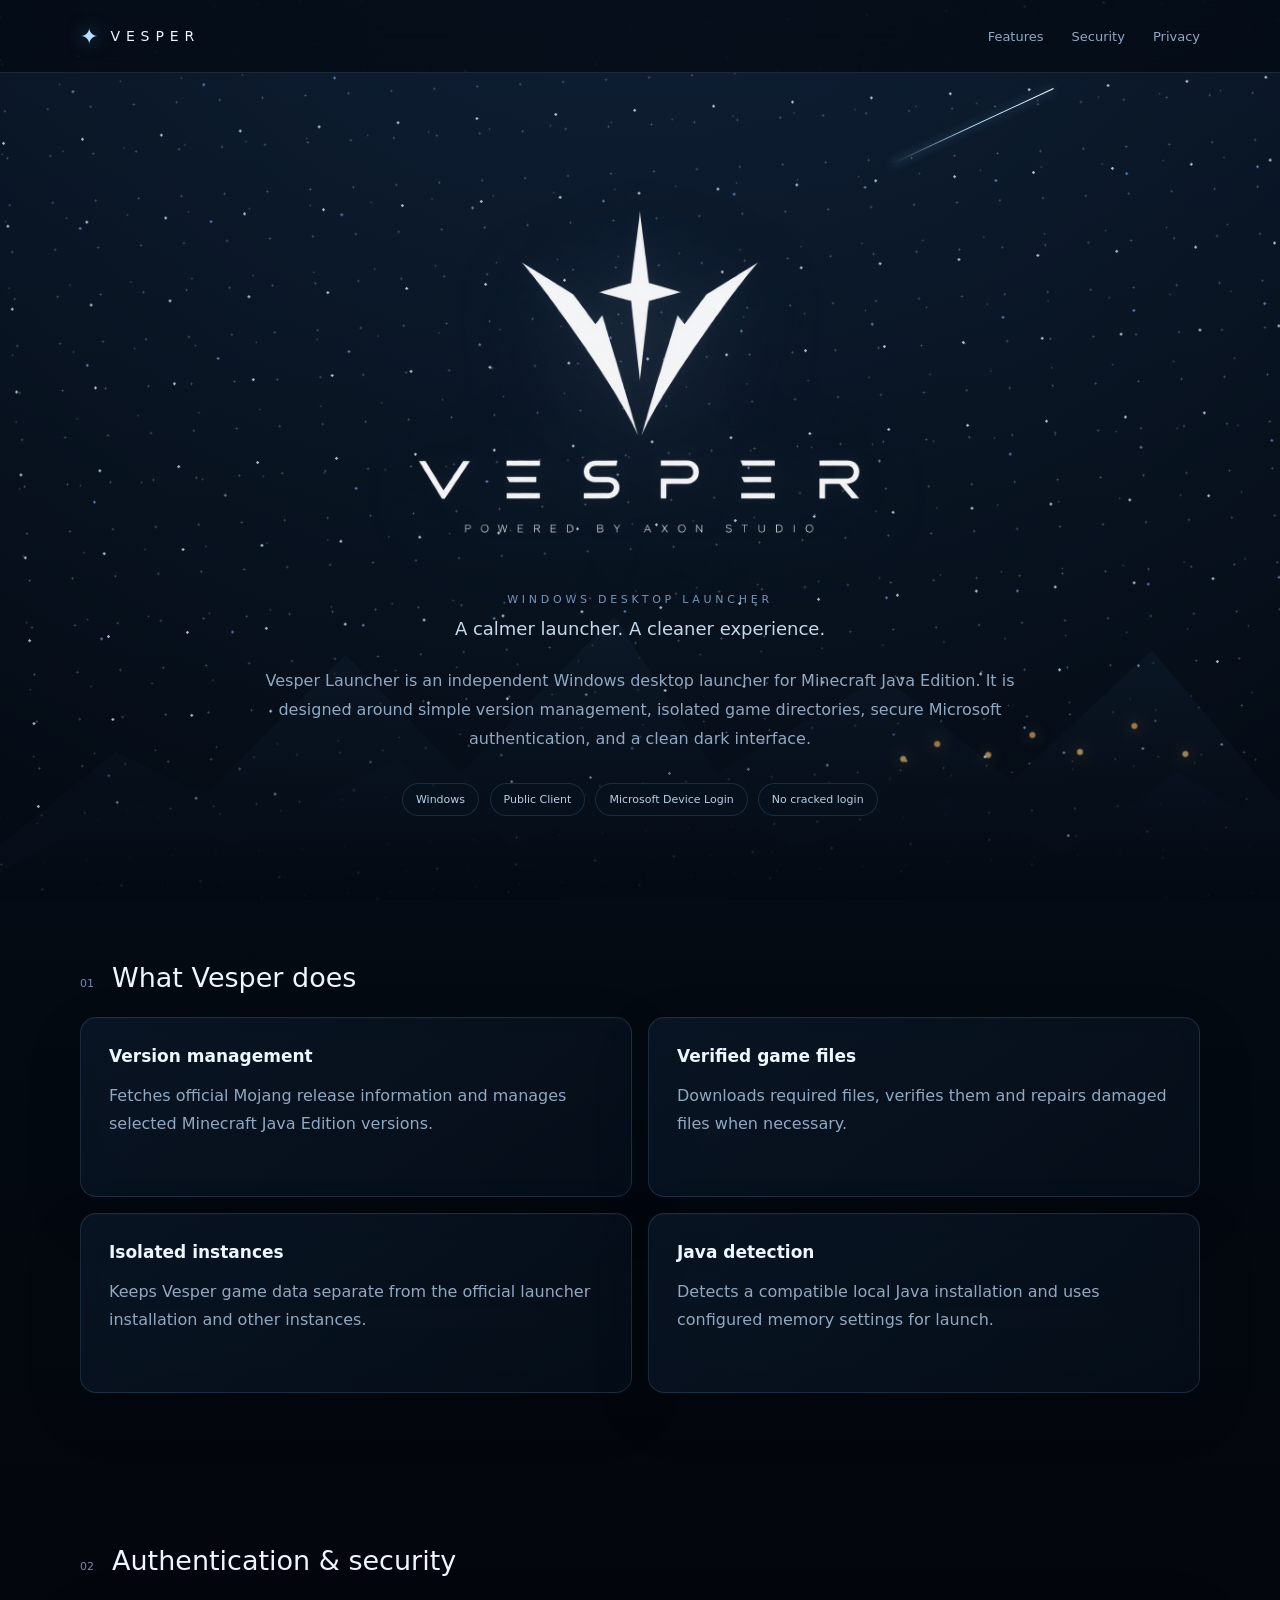
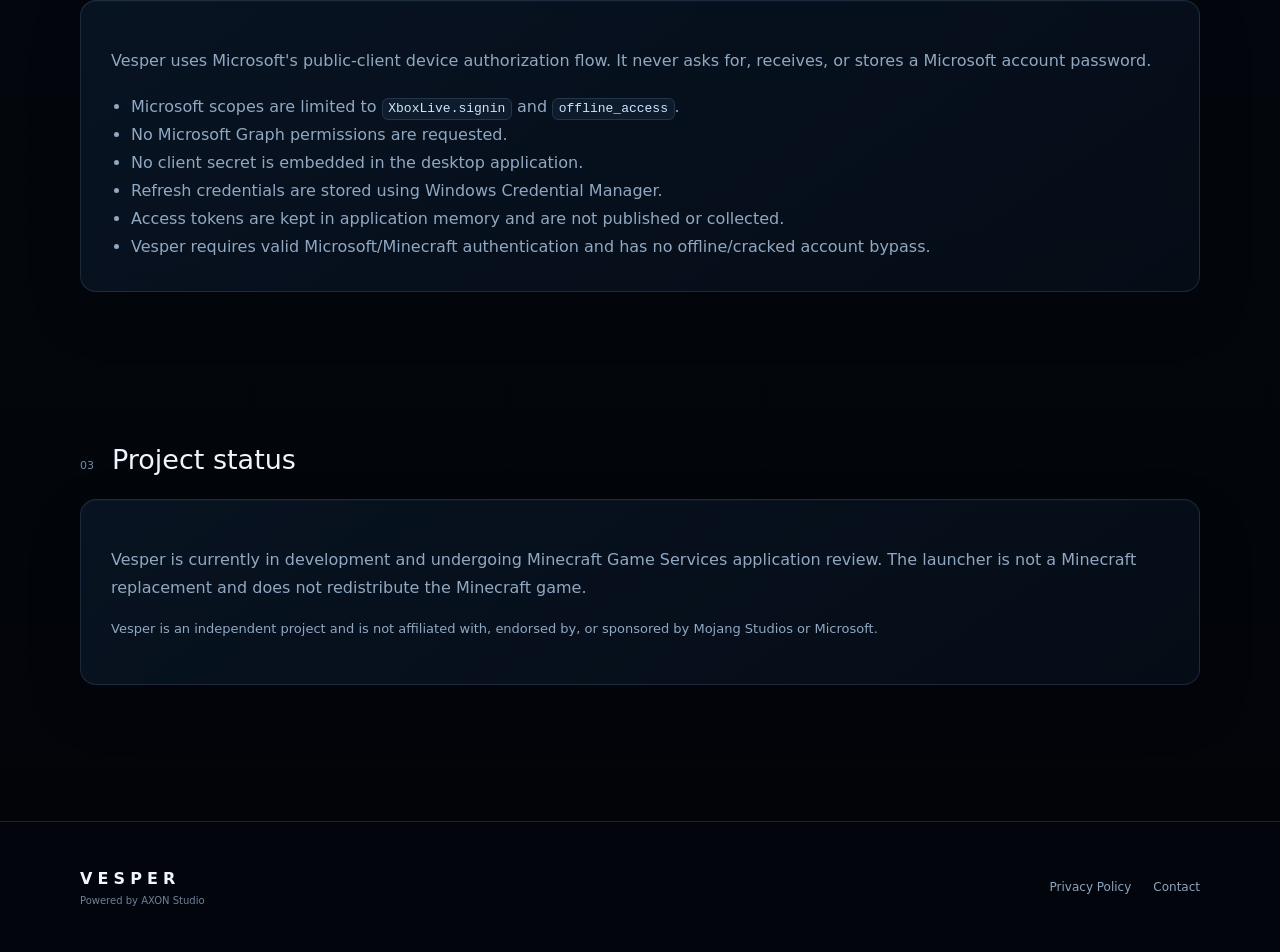
==== index.html @ b5c5ef1b "Launch Vesper website" ====
<!doctype html>
<html lang="en">
<head>
  <meta charset="UTF-8" />
  <meta name="viewport" content="width=device-width, initial-scale=1.0" />
  <meta name="description" content="Vesper Launcher — a clean Windows desktop launcher for Minecraft Java Edition." />
  <title>Vesper Launcher</title>
  <link rel="stylesheet" href="styles.css" />
</head>
<body>
  <div class="sky" aria-hidden="true">
    <div class="stars stars-a"></div>
    <div class="stars stars-b"></div>
    <div class="shooting-star"></div>
    <div class="mountains back"></div>
    <div class="mountains front"></div>
    <div class="village"></div>
  </div>

  <header class="nav-wrap">
    <nav class="nav container">
      <a class="brand" href="index.html" aria-label="Vesper home">
        <span class="mini-mark">✦</span>
        <span class="brand-word">VESPER</span>
      </a>
      <div class="links">
        <a href="#features">Features</a>
        <a href="#security">Security</a>
        <a href="privacy.html">Privacy</a>
      </div>
    </nav>
  </header>

  <main>
    <section class="hero container">
      <div class="hero-logo-wrap">
        <img class="hero-logo" src="assets/vesper-logo.png" alt="Vesper — Powered by AXON Studio" />
      </div>
      <div class="eyebrow">WINDOWS DESKTOP LAUNCHER</div>
      <p class="tagline">A calmer launcher. A cleaner experience.</p>
      <p class="intro">
        Vesper Launcher is an independent Windows desktop launcher for Minecraft Java Edition.
        It is designed around simple version management, isolated game directories,
        secure Microsoft authentication, and a clean dark interface.
      </p>
      <div class="badges">
        <span>Windows</span>
        <span>Public Client</span>
        <span>Microsoft Device Login</span>
        <span>No cracked login</span>
      </div>
    </section>

    <section id="features" class="section container">
      <div class="section-heading">
        <span>01</span>
        <h2>What Vesper does</h2>
      </div>
      <div class="grid">
        <article class="card">
          <h3>Version management</h3>
          <p>Fetches official Mojang release information and manages selected Minecraft Java Edition versions.</p>
        </article>
        <article class="card">
          <h3>Verified game files</h3>
          <p>Downloads required files, verifies them and repairs damaged files when necessary.</p>
        </article>
        <article class="card">
          <h3>Isolated instances</h3>
          <p>Keeps Vesper game data separate from the official launcher installation and other instances.</p>
        </article>
        <article class="card">
          <h3>Java detection</h3>
          <p>Detects a compatible local Java installation and uses configured memory settings for launch.</p>
        </article>
      </div>
    </section>

    <section id="security" class="section container">
      <div class="section-heading">
        <span>02</span>
        <h2>Authentication & security</h2>
      </div>
      <div class="panel">
        <p>
          Vesper uses Microsoft's public-client device authorization flow. It never asks for,
          receives, or stores a Microsoft account password.
        </p>
        <ul>
          <li>Microsoft scopes are limited to <code>XboxLive.signin</code> and <code>offline_access</code>.</li>
          <li>No Microsoft Graph permissions are requested.</li>
          <li>No client secret is embedded in the desktop application.</li>
          <li>Refresh credentials are stored using Windows Credential Manager.</li>
          <li>Access tokens are kept in application memory and are not published or collected.</li>
          <li>Vesper requires valid Microsoft/Minecraft authentication and has no offline/cracked account bypass.</li>
        </ul>
      </div>
    </section>

    <section class="section container">
      <div class="section-heading">
        <span>03</span>
        <h2>Project status</h2>
      </div>
      <div class="panel">
        <p>
          Vesper is currently in development and undergoing Minecraft Game Services application review.
          The launcher is not a Minecraft replacement and does not redistribute the Minecraft game.
        </p>
        <p class="small">
          Vesper is an independent project and is not affiliated with, endorsed by, or sponsored by
          Mojang Studios or Microsoft.
        </p>
      </div>
    </section>
  </main>

  <footer>
    <div class="container footer-inner">
      <div>
        <strong>VESPER</strong>
        <span>Powered by AXON Studio</span>
      </div>
      <div class="footer-links">
        <a href="privacy.html">Privacy Policy</a>
        <a href="mailto:baftiajdion@gmail.com">Contact</a>
      </div>
    </div>
  </footer>
</body>
</html>
---- styles.css ----
:root {
  --bg: #03070d;
  --panel: rgba(6, 15, 27, .74);
  --panel-2: rgba(11, 25, 43, .72);
  --line: rgba(154, 202, 255, .15);
  --text: #eef6ff;
  --muted: #91a8c2;
  --accent: #b9dcff;
}

* { box-sizing: border-box; }
html { scroll-behavior: smooth; }
body {
  margin: 0;
  min-height: 100vh;
  font-family: Inter, ui-sans-serif, system-ui, -apple-system, BlinkMacSystemFont, "Segoe UI", sans-serif;
  color: var(--text);
  background:
    radial-gradient(circle at 50% -10%, rgba(64,119,183,.18), transparent 42%),
    linear-gradient(180deg, #06101d, #03070d 58%, #020408);
}
a { color: inherit; }
code {
  padding: .15rem .35rem;
  border: 1px solid var(--line);
  border-radius: 6px;
  background: rgba(111,173,239,.07);
  color: #cbe6ff;
}
.container { width: min(1120px, calc(100% - 40px)); margin: 0 auto; }

.sky { position: fixed; inset: 0; pointer-events: none; z-index: -1; overflow: hidden; }
.stars { position:absolute; inset:-20%; transform:rotate(-3deg); }
.stars-a {
  opacity:.8;
  background-image:
    radial-gradient(circle, rgba(226,241,255,.95) 0 1px, transparent 1.5px),
    radial-gradient(circle, rgba(135,185,255,.72) 0 1px, transparent 1.5px);
  background-size:79px 83px,131px 137px;
  background-position:0 0,21px 37px;
}
.stars-b {
  opacity:.26;
  background-image:
    radial-gradient(circle, white 0 .8px, transparent 1.3px),
    radial-gradient(circle, rgba(202,228,255,.9) 0 .7px, transparent 1.2px);
  background-size:43px 47px,61px 67px;
}
.shooting-star {
  position:absolute; width:180px; height:1px; top:14%; right:17%;
  transform:rotate(-25deg);
  background:linear-gradient(90deg,transparent,#b9ddff,white);
  box-shadow:0 0 10px rgba(146,202,255,.7);
}
.mountains { position:absolute; left:0; right:0; bottom:0; }
.mountains.back {
  height:47%; opacity:.45; background:linear-gradient(180deg,#1e314b,#08111d 75%);
  clip-path:polygon(0 87%,9% 65%,16% 75%,27% 42%,36% 70%,48% 33%,56% 70%,69% 47%,79% 72%,90% 41%,100% 77%,100% 100%,0 100%);
}
.mountains.front {
  height:34%; opacity:.78; background:linear-gradient(180deg,#112036,#030810);
  clip-path:polygon(0 91%,10% 67%,18% 82%,31% 54%,40% 82%,53% 61%,62% 83%,74% 66%,83% 85%,92% 58%,100% 79%,100% 100%,0 100%);
}
.village {
  position:absolute; right:5%; bottom:13%; width:340px; height:100px; opacity:.6;
  background:
    radial-gradient(circle at 8% 76%,#ffd083 0 2px,transparent 4px),
    radial-gradient(circle at 18% 61%,#ffbd61 0 2px,transparent 4px),
    radial-gradient(circle at 33% 72%,#ffd083 0 2px,transparent 4px),
    radial-gradient(circle at 46% 52%,#ffbd61 0 2px,transparent 4px),
    radial-gradient(circle at 60% 69%,#ffd083 0 2px,transparent 4px),
    radial-gradient(circle at 76% 43%,#ffbd61 0 2px,transparent 4px),
    radial-gradient(circle at 91% 71%,#ffd083 0 2px,transparent 4px);
  filter:drop-shadow(0 0 8px rgba(255,188,86,.8));
}

.nav-wrap {
  position:sticky; top:0; z-index:5; border-bottom:1px solid var(--line);
  background:rgba(3,9,17,.72); backdrop-filter:blur(18px);
}
.nav { min-height:72px; display:flex; align-items:center; justify-content:space-between; }
.brand { display:inline-flex; align-items:center; gap:12px; text-decoration:none; }
.mini-mark { font-size:22px; color:var(--accent); text-shadow:0 0 18px rgba(133,190,255,.55); }
.brand-word { letter-spacing:.42em; font-size:14px; }
.links { display:flex; gap:28px; }
.links a { text-decoration:none; color:var(--muted); font-size:13px; }
.links a:hover { color:white; }

.hero {
  min-height:82vh; display:flex; flex-direction:column; justify-content:center; text-align:center;
  padding:70px 0 70px;
}
.hero-logo-wrap {
  width:min(720px, 94vw);
  margin:0 auto -30px;
}
.hero-logo {
  display:block;
  width:100%;
  height:auto;
  filter:drop-shadow(0 18px 50px rgba(130,180,235,.20));
}
.eyebrow { color:#7994b3; letter-spacing:.34em; font-size:11px; }
.tagline { margin:12px 0 0; font-size:18px; color:#c6d8e9; }
.intro { max-width:760px; margin:28px auto 0; line-height:1.8; color:var(--muted); }
.badges { margin-top:30px; display:flex; justify-content:center; flex-wrap:wrap; gap:10px; }
.badges span {
  border:1px solid var(--line); border-radius:999px; padding:9px 13px;
  color:#b9cee5; font-size:11px; background:rgba(8,19,33,.58); backdrop-filter:blur(10px);
}

.section { padding:76px 0; }
.section-heading { display:flex; gap:18px; align-items:baseline; margin-bottom:24px; }
.section-heading span { color:#6f8bad; font-size:11px; }
.section-heading h2 { margin:0; font-size:27px; font-weight:500; }
.grid { display:grid; grid-template-columns:repeat(2,1fr); gap:16px; }
.card,.panel,.legal section {
  border:1px solid var(--line); background:linear-gradient(145deg,var(--panel-2),var(--panel));
  box-shadow:inset 0 1px rgba(255,255,255,.025),0 20px 60px rgba(0,0,0,.12);
  backdrop-filter:blur(14px);
}
.card { min-height:180px; border-radius:16px; padding:28px; }
.card h3 { margin:0 0 12px; font-size:17px; }
.card p,.panel p,.panel li,.legal p { color:var(--muted); line-height:1.75; }
.panel { border-radius:16px; padding:30px; }
.panel ul { margin:18px 0 0; padding-left:20px; }
.small { font-size:13px; }

footer { margin-top:60px; border-top:1px solid var(--line); background:rgba(3,8,14,.72); }
.footer-inner { min-height:130px; display:flex; justify-content:space-between; align-items:center; }
.footer-inner strong,.footer-inner span { display:block; }
.footer-inner strong { letter-spacing:.32em; }
.footer-inner span { margin-top:7px; font-size:10px; color:#6d829c; }
.footer-links { display:flex; gap:22px; }
.footer-links a { color:#8da5bf; font-size:12px; text-decoration:none; }

.legal-page { background:radial-gradient(circle at 50% -10%,rgba(64,119,183,.15),transparent 42%),#03070d; }
.legal { max-width:860px; padding:90px 0; }
.legal-logo { display:block; width:min(420px,75vw); margin:0 auto -10px; }
.legal h1 { font-family:Georgia,"Times New Roman",serif; font-size:clamp(42px,7vw,72px); letter-spacing:.10em; font-weight:500; }
.updated { color:#6f87a1 !important; margin-bottom:42px; }
.legal section { margin:16px 0; border-radius:14px; padding:24px 28px; }
.legal h2 { margin:0 0 10px; font-size:19px; }

@media (max-width:760px) {
  .links { gap:14px; }
  .links a:nth-child(1) { display:none; }
  .grid { grid-template-columns:1fr; }
  .footer-inner { align-items:flex-start; flex-direction:column; justify-content:center; gap:20px; }
  .hero-logo-wrap { margin-bottom:-10px; }
}
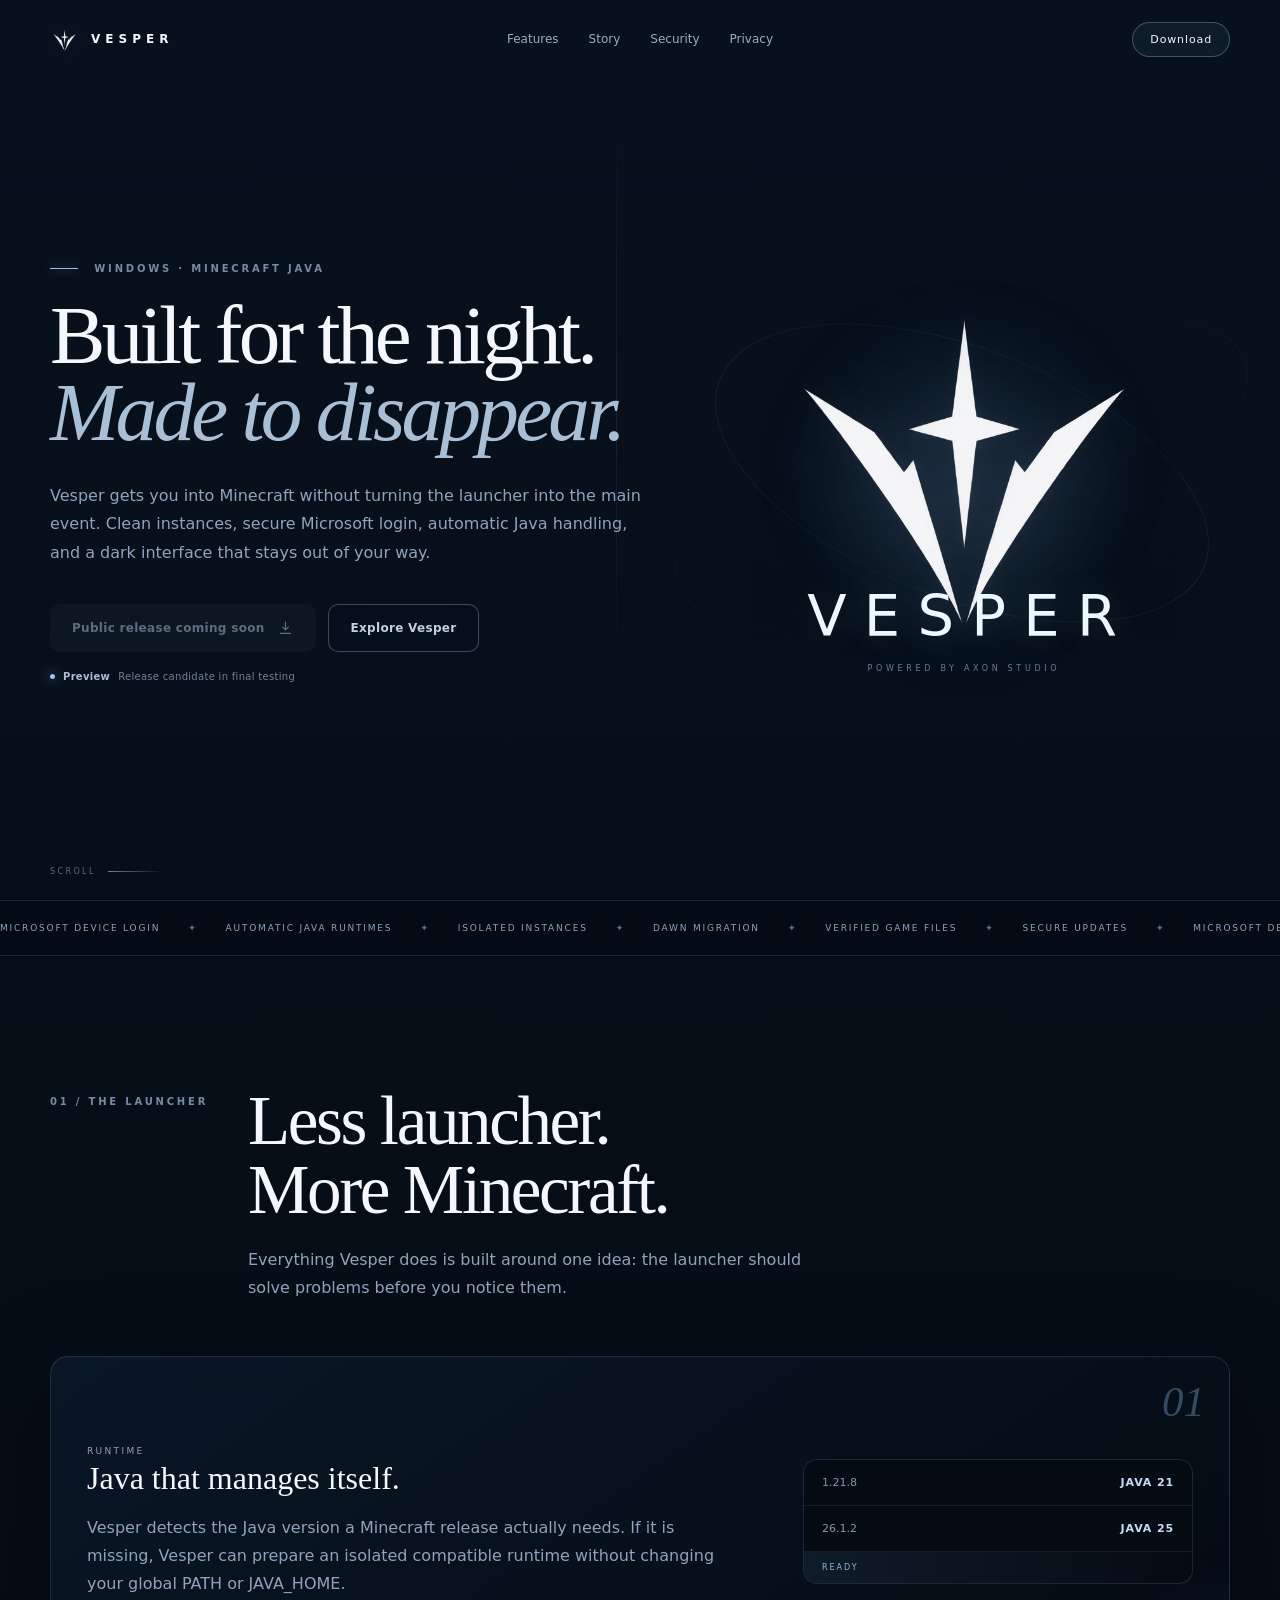
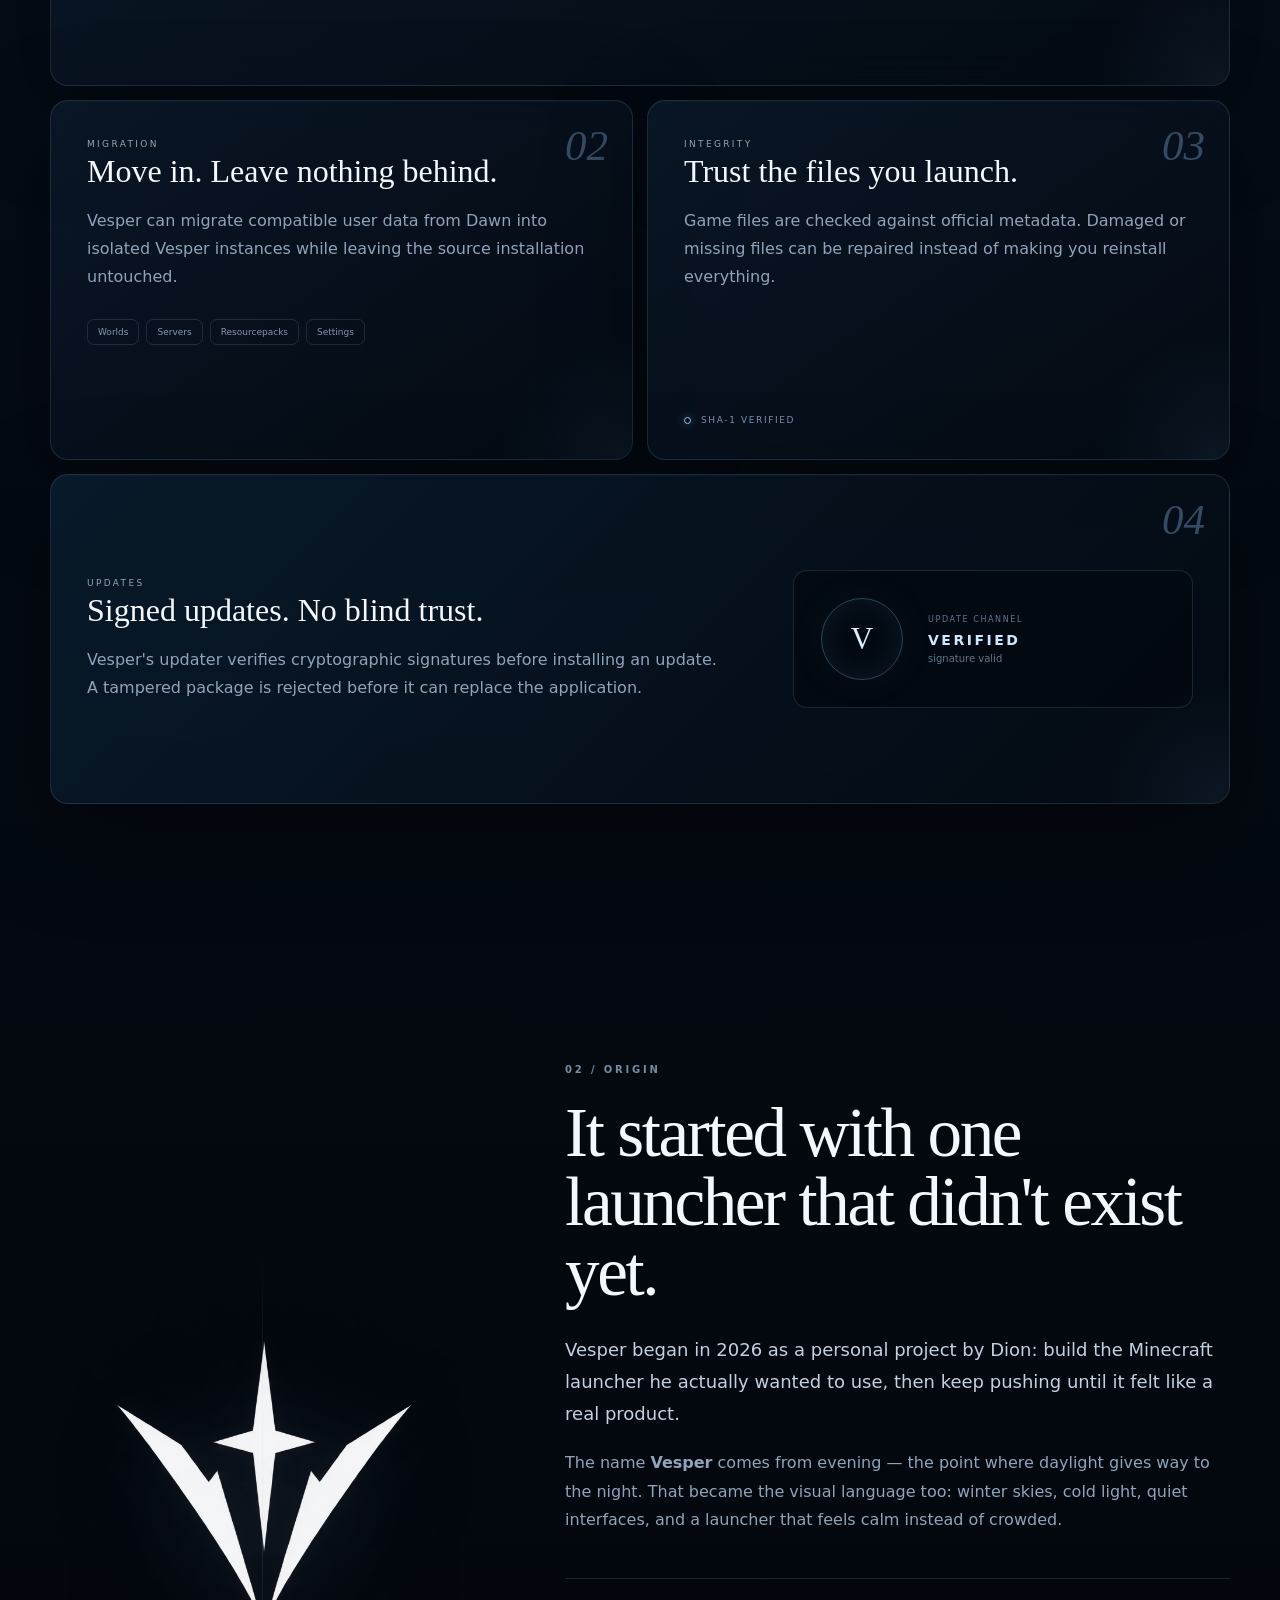
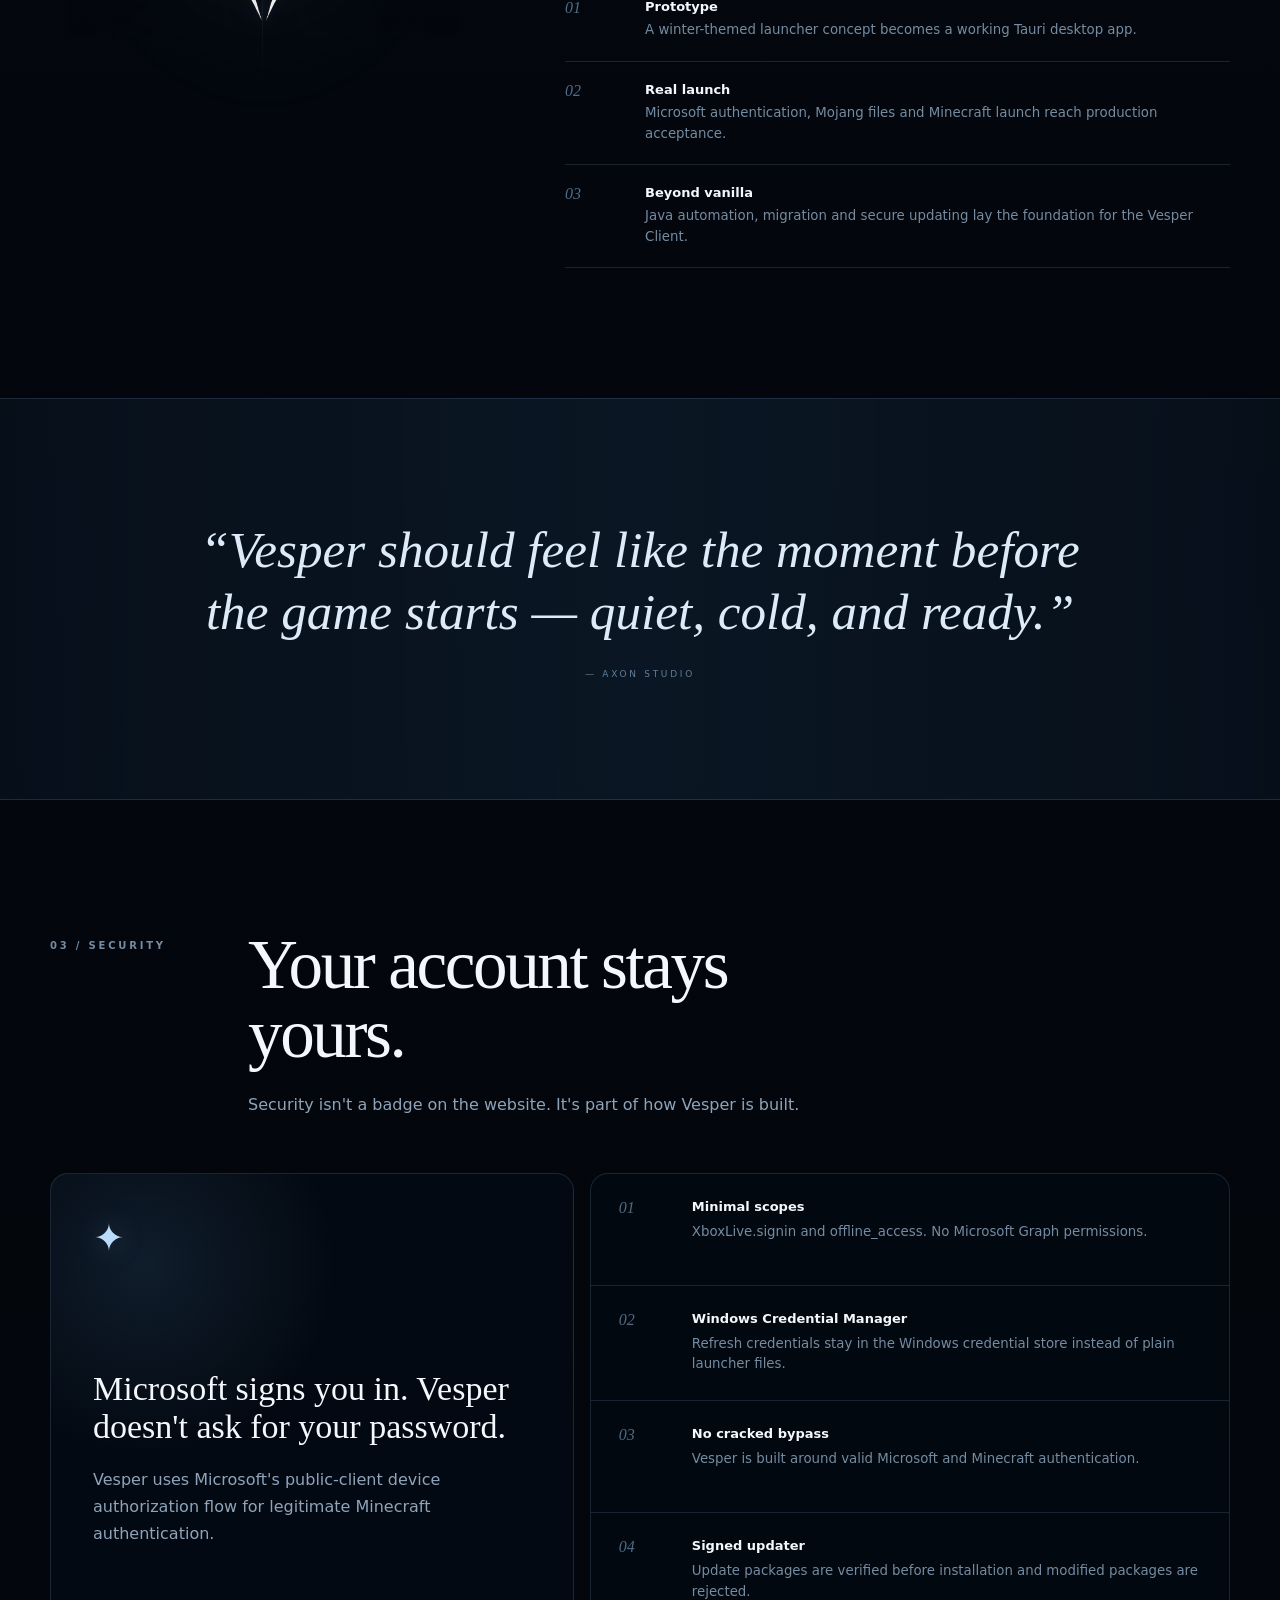
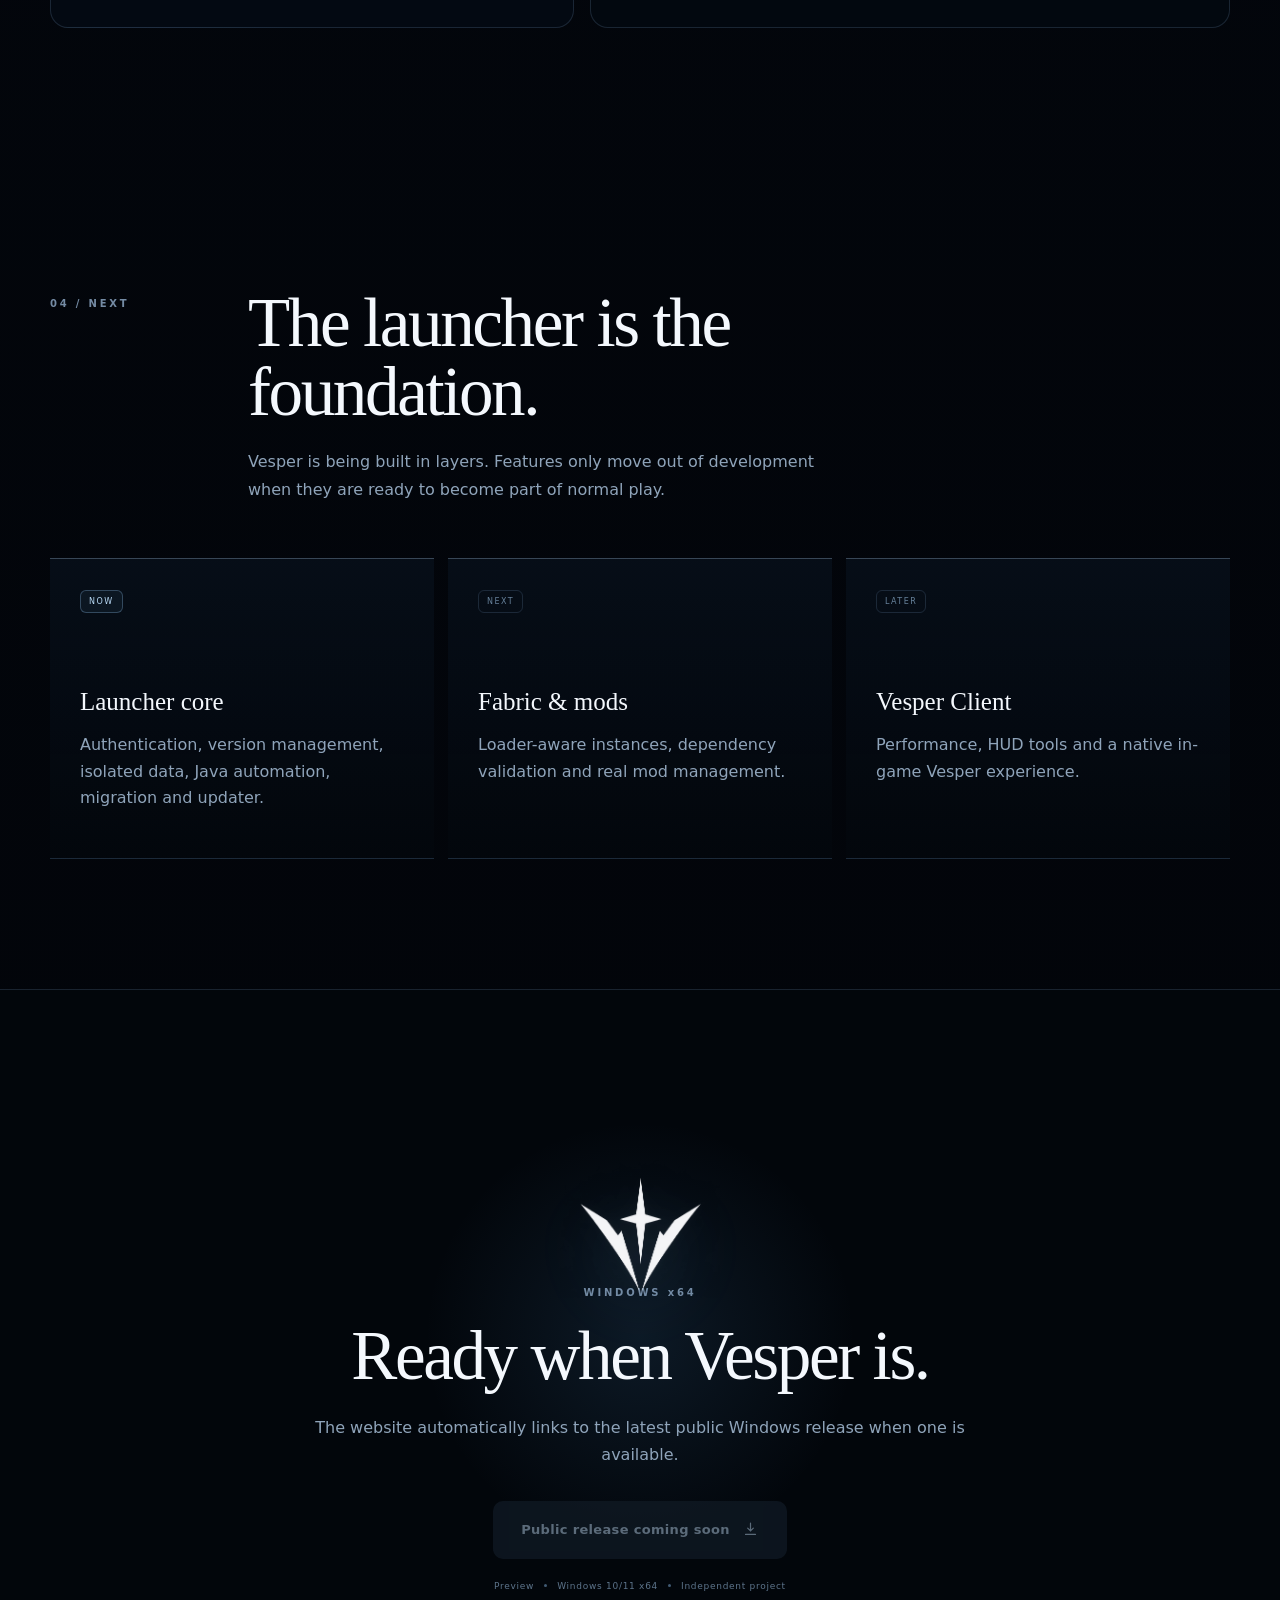
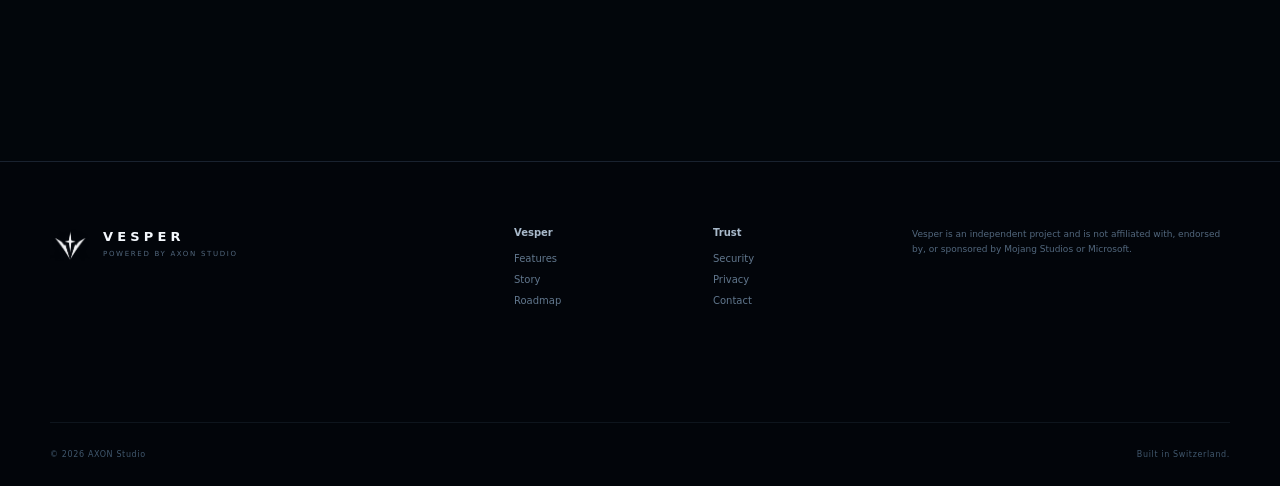
==== commit 0949c1e5: "Redesign Vesper website v3" ====
--- a/index.html
+++ b/index.html
@@ -3,129 +3,228 @@
 <head>
   <meta charset="UTF-8" />
   <meta name="viewport" content="width=device-width, initial-scale=1.0" />
-  <meta name="description" content="Vesper Launcher — a clean Windows desktop launcher for Minecraft Java Edition." />
-  <title>Vesper Launcher</title>
+  <meta name="theme-color" content="#050a12" />
+  <meta name="description" content="Vesper Launcher — a calm, secure Windows launcher for Minecraft Java Edition, built by AXON Studio." />
+  <title>Vesper Launcher — Built for the night</title>
+  <link rel="preconnect" href="https://api.github.com" />
   <link rel="stylesheet" href="styles.css" />
+  <script defer src="script.js"></script>
 </head>
 <body>
-  <div class="sky" aria-hidden="true">
-    <div class="stars stars-a"></div>
-    <div class="stars stars-b"></div>
-    <div class="shooting-star"></div>
-    <div class="mountains back"></div>
-    <div class="mountains front"></div>
-    <div class="village"></div>
+  <canvas id="starfield" aria-hidden="true"></canvas>
+  <div class="ambient" aria-hidden="true">
+    <div class="aurora aurora-a"></div>
+    <div class="aurora aurora-b"></div>
+    <div class="horizon-glow"></div>
+    <div class="mountain mountain-back"></div>
+    <div class="mountain mountain-front"></div>
   </div>
 
   <header class="nav-wrap">
-    <nav class="nav container">
-      <a class="brand" href="index.html" aria-label="Vesper home">
-        <span class="mini-mark">✦</span>
-        <span class="brand-word">VESPER</span>
+    <nav class="nav shell">
+      <a class="brand" href="#top" aria-label="Vesper home">
+        <img src="assets/vesper-mark.png" alt="" />
+        <span>VESPER</span>
       </a>
-      <div class="links">
+      <div class="nav-links" aria-label="Primary navigation">
         <a href="#features">Features</a>
+        <a href="#story">Story</a>
         <a href="#security">Security</a>
         <a href="privacy.html">Privacy</a>
       </div>
+      <a class="nav-download" href="#download">Download</a>
     </nav>
   </header>
 
-  <main>
-    <section class="hero container">
-      <div class="hero-logo-wrap">
-        <img class="hero-logo" src="assets/vesper-logo.png" alt="Vesper — Powered by AXON Studio" />
-      </div>
-      <div class="eyebrow">WINDOWS DESKTOP LAUNCHER</div>
-      <p class="tagline">A calmer launcher. A cleaner experience.</p>
-      <p class="intro">
-        Vesper Launcher is an independent Windows desktop launcher for Minecraft Java Edition.
-        It is designed around simple version management, isolated game directories,
-        secure Microsoft authentication, and a clean dark interface.
-      </p>
-      <div class="badges">
-        <span>Windows</span>
-        <span>Public Client</span>
-        <span>Microsoft Device Login</span>
-        <span>No cracked login</span>
-      </div>
-    </section>
-
-    <section id="features" class="section container">
-      <div class="section-heading">
-        <span>01</span>
-        <h2>What Vesper does</h2>
-      </div>
-      <div class="grid">
-        <article class="card">
-          <h3>Version management</h3>
-          <p>Fetches official Mojang release information and manages selected Minecraft Java Edition versions.</p>
-        </article>
-        <article class="card">
-          <h3>Verified game files</h3>
-          <p>Downloads required files, verifies them and repairs damaged files when necessary.</p>
-        </article>
-        <article class="card">
-          <h3>Isolated instances</h3>
-          <p>Keeps Vesper game data separate from the official launcher installation and other instances.</p>
-        </article>
-        <article class="card">
-          <h3>Java detection</h3>
-          <p>Detects a compatible local Java installation and uses configured memory settings for launch.</p>
-        </article>
-      </div>
-    </section>
-
-    <section id="security" class="section container">
-      <div class="section-heading">
-        <span>02</span>
-        <h2>Authentication & security</h2>
-      </div>
-      <div class="panel">
-        <p>
-          Vesper uses Microsoft's public-client device authorization flow. It never asks for,
-          receives, or stores a Microsoft account password.
+  <main id="top">
+    <section class="hero shell">
+      <div class="hero-copy" data-reveal>
+        <p class="kicker"><span></span> WINDOWS · MINECRAFT JAVA</p>
+        <h1>Built for the night.<br /><em>Made to disappear.</em></h1>
+        <p class="hero-lead">
+          Vesper gets you into Minecraft without turning the launcher into the main event.
+          Clean instances, secure Microsoft login, automatic Java handling, and a dark interface that stays out of your way.
         </p>
-        <ul>
-          <li>Microsoft scopes are limited to <code>XboxLive.signin</code> and <code>offline_access</code>.</li>
-          <li>No Microsoft Graph permissions are requested.</li>
-          <li>No client secret is embedded in the desktop application.</li>
-          <li>Refresh credentials are stored using Windows Credential Manager.</li>
-          <li>Access tokens are kept in application memory and are not published or collected.</li>
-          <li>Vesper requires valid Microsoft/Minecraft authentication and has no offline/cracked account bypass.</li>
-        </ul>
-      </div>
-    </section>
-
-    <section class="section container">
-      <div class="section-heading">
-        <span>03</span>
-        <h2>Project status</h2>
-      </div>
-      <div class="panel">
-        <p>
-          Vesper is currently in development and undergoing Minecraft Game Services application review.
-          The launcher is not a Minecraft replacement and does not redistribute the Minecraft game.
-        </p>
-        <p class="small">
-          Vesper is an independent project and is not affiliated with, endorsed by, or sponsored by
-          Mojang Studios or Microsoft.
-        </p>
+        <div class="hero-actions">
+          <a class="button button-primary" data-download aria-disabled="true">
+            <span data-download-label>Public release coming soon</span>
+            <svg viewBox="0 0 24 24" aria-hidden="true"><path d="M12 3v11m0 0 4-4m-4 4-4-4M5 19h14" /></svg>
+          </a>
+          <a class="button button-ghost" href="#story">Explore Vesper</a>
+        </div>
+        <div class="release-line">
+          <span class="status-dot"></span>
+          <strong data-version>Preview</strong>
+          <span data-release-status>Release candidate in final testing</span>
+        </div>
+      </div>
+
+      <div class="hero-brand" data-parallax data-reveal>
+        <div class="brand-orbit orbit-one"></div>
+        <div class="brand-orbit orbit-two"></div>
+        <img class="hero-mark" src="assets/vesper-mark.png" alt="Vesper symbol" />
+        <div class="hero-word">VESPER</div>
+        <div class="hero-studio">POWERED BY AXON STUDIO</div>
+        <div class="brand-glow"></div>
+      </div>
+
+      <div class="scroll-cue" aria-hidden="true">
+        <span>SCROLL</span><i></i>
+      </div>
+    </section>
+
+    <section class="signal-strip" aria-label="Vesper capabilities">
+      <div class="signal-track">
+        <span>MICROSOFT DEVICE LOGIN</span><i>✦</i>
+        <span>AUTOMATIC JAVA RUNTIMES</span><i>✦</i>
+        <span>ISOLATED INSTANCES</span><i>✦</i>
+        <span>DAWN MIGRATION</span><i>✦</i>
+        <span>VERIFIED GAME FILES</span><i>✦</i>
+        <span>SECURE UPDATES</span><i>✦</i>
+        <span>MICROSOFT DEVICE LOGIN</span><i>✦</i>
+        <span>AUTOMATIC JAVA RUNTIMES</span><i>✦</i>
+      </div>
+    </section>
+
+    <section id="features" class="section shell">
+      <div class="section-intro" data-reveal>
+        <p class="section-index">01 / THE LAUNCHER</p>
+        <h2>Less launcher.<br />More Minecraft.</h2>
+        <p>Everything Vesper does is built around one idea: the launcher should solve problems before you notice them.</p>
+      </div>
+
+      <div class="feature-grid">
+        <article class="feature feature-wide" data-reveal>
+          <div class="feature-number">01</div>
+          <div>
+            <p class="feature-label">RUNTIME</p>
+            <h3>Java that manages itself.</h3>
+            <p>Vesper detects the Java version a Minecraft release actually needs. If it is missing, Vesper can prepare an isolated compatible runtime without changing your global PATH or JAVA_HOME.</p>
+          </div>
+          <div class="runtime-visual" aria-hidden="true">
+            <span>1.21.8</span><b>JAVA 21</b>
+            <span>26.1.2</span><b>JAVA 25</b>
+            <i>READY</i>
+          </div>
+        </article>
+
+        <article class="feature" data-reveal>
+          <div class="feature-number">02</div>
+          <p class="feature-label">MIGRATION</p>
+          <h3>Move in. Leave nothing behind.</h3>
+          <p>Vesper can migrate compatible user data from Dawn into isolated Vesper instances while leaving the source installation untouched.</p>
+          <div class="micro-list"><span>Worlds</span><span>Servers</span><span>Resourcepacks</span><span>Settings</span></div>
+        </article>
+
+        <article class="feature" data-reveal>
+          <div class="feature-number">03</div>
+          <p class="feature-label">INTEGRITY</p>
+          <h3>Trust the files you launch.</h3>
+          <p>Game files are checked against official metadata. Damaged or missing files can be repaired instead of making you reinstall everything.</p>
+          <div class="hash-line"><i></i><span>SHA-1 VERIFIED</span></div>
+        </article>
+
+        <article class="feature feature-wide feature-cold" data-reveal>
+          <div class="feature-number">04</div>
+          <div>
+            <p class="feature-label">UPDATES</p>
+            <h3>Signed updates. No blind trust.</h3>
+            <p>Vesper's updater verifies cryptographic signatures before installing an update. A tampered package is rejected before it can replace the application.</p>
+          </div>
+          <div class="update-visual" aria-hidden="true">
+            <div class="update-ring"><span>V</span></div>
+            <div><small>UPDATE CHANNEL</small><strong>VERIFIED</strong><em>signature valid</em></div>
+          </div>
+        </article>
+      </div>
+    </section>
+
+    <section id="story" class="section story shell">
+      <div class="story-logo" data-reveal>
+        <img src="assets/vesper-mark.png" alt="Vesper symbol" />
+        <div class="story-beam"></div>
+      </div>
+      <div class="story-copy" data-reveal>
+        <p class="section-index">02 / ORIGIN</p>
+        <h2>It started with one launcher that didn't exist yet.</h2>
+        <p class="story-lead">Vesper began in 2026 as a personal project by Dion: build the Minecraft launcher he actually wanted to use, then keep pushing until it felt like a real product.</p>
+        <p>The name <strong>Vesper</strong> comes from evening — the point where daylight gives way to the night. That became the visual language too: winter skies, cold light, quiet interfaces, and a launcher that feels calm instead of crowded.</p>
+        <div class="timeline">
+          <div><time>01</time><span><b>Prototype</b><small>A winter-themed launcher concept becomes a working Tauri desktop app.</small></span></div>
+          <div><time>02</time><span><b>Real launch</b><small>Microsoft authentication, Mojang files and Minecraft launch reach production acceptance.</small></span></div>
+          <div><time>03</time><span><b>Beyond vanilla</b><small>Java automation, migration and secure updating lay the foundation for the Vesper Client.</small></span></div>
+        </div>
+      </div>
+    </section>
+
+    <section class="quote-section" data-reveal>
+      <div class="shell">
+        <p>“Vesper should feel like the moment before the game starts — quiet, cold, and ready.”</p>
+        <span>— AXON STUDIO</span>
+      </div>
+    </section>
+
+    <section id="security" class="section shell security">
+      <div class="section-intro" data-reveal>
+        <p class="section-index">03 / SECURITY</p>
+        <h2>Your account stays yours.</h2>
+        <p>Security isn't a badge on the website. It's part of how Vesper is built.</p>
+      </div>
+      <div class="security-layout">
+        <div class="security-main" data-reveal>
+          <div class="security-mark">✦</div>
+          <h3>Microsoft signs you in. Vesper doesn't ask for your password.</h3>
+          <p>Vesper uses Microsoft's public-client device authorization flow for legitimate Minecraft authentication.</p>
+        </div>
+        <div class="security-list">
+          <article data-reveal><b>01</b><span><strong>Minimal scopes</strong><small>XboxLive.signin and offline_access. No Microsoft Graph permissions.</small></span></article>
+          <article data-reveal><b>02</b><span><strong>Windows Credential Manager</strong><small>Refresh credentials stay in the Windows credential store instead of plain launcher files.</small></span></article>
+          <article data-reveal><b>03</b><span><strong>No cracked bypass</strong><small>Vesper is built around valid Microsoft and Minecraft authentication.</small></span></article>
+          <article data-reveal><b>04</b><span><strong>Signed updater</strong><small>Update packages are verified before installation and modified packages are rejected.</small></span></article>
+        </div>
+      </div>
+    </section>
+
+    <section id="roadmap" class="section shell roadmap">
+      <div class="section-intro" data-reveal>
+        <p class="section-index">04 / NEXT</p>
+        <h2>The launcher is the foundation.</h2>
+        <p>Vesper is being built in layers. Features only move out of development when they are ready to become part of normal play.</p>
+      </div>
+      <div class="roadmap-grid">
+        <article data-reveal><span class="phase live">NOW</span><h3>Launcher core</h3><p>Authentication, version management, isolated data, Java automation, migration and updater.</p></article>
+        <article data-reveal><span class="phase">NEXT</span><h3>Fabric & mods</h3><p>Loader-aware instances, dependency validation and real mod management.</p></article>
+        <article data-reveal><span class="phase">LATER</span><h3>Vesper Client</h3><p>Performance, HUD tools and a native in-game Vesper experience.</p></article>
+      </div>
+    </section>
+
+    <section id="download" class="download-section">
+      <div class="download-glow"></div>
+      <div class="shell download-inner" data-reveal>
+        <img src="assets/vesper-mark.png" alt="" />
+        <p class="section-index">WINDOWS x64</p>
+        <h2>Ready when Vesper is.</h2>
+        <p>The website automatically links to the latest public Windows release when one is available.</p>
+        <a class="button button-primary button-big" data-download aria-disabled="true">
+          <span data-download-label>Public release coming soon</span>
+          <svg viewBox="0 0 24 24" aria-hidden="true"><path d="M12 3v11m0 0 4-4m-4 4-4-4M5 19h14" /></svg>
+        </a>
+        <div class="download-meta"><span data-version>Preview</span><i></i><span>Windows 10/11 x64</span><i></i><span>Independent project</span></div>
       </div>
     </section>
   </main>
 
   <footer>
-    <div class="container footer-inner">
-      <div>
-        <strong>VESPER</strong>
-        <span>Powered by AXON Studio</span>
-      </div>
-      <div class="footer-links">
-        <a href="privacy.html">Privacy Policy</a>
-        <a href="mailto:baftiajdion@gmail.com">Contact</a>
-      </div>
+    <div class="shell footer-grid">
+      <div class="footer-brand">
+        <img src="assets/vesper-mark.png" alt="" />
+        <div><strong>VESPER</strong><span>POWERED BY AXON STUDIO</span></div>
+      </div>
+      <div class="footer-col"><b>Vesper</b><a href="#features">Features</a><a href="#story">Story</a><a href="#roadmap">Roadmap</a></div>
+      <div class="footer-col"><b>Trust</b><a href="#security">Security</a><a href="privacy.html">Privacy</a><a href="mailto:baftiajdion@gmail.com">Contact</a></div>
+      <div class="footer-note">Vesper is an independent project and is not affiliated with, endorsed by, or sponsored by Mojang Studios or Microsoft.</div>
     </div>
+    <div class="shell footer-bottom"><span>© 2026 AXON Studio</span><span>Built in Switzerland.</span></div>
   </footer>
 </body>
 </html>
--- a/styles.css
+++ b/styles.css
@@ -1,151 +1,236 @@
 :root {
-  --bg: #03070d;
-  --panel: rgba(6, 15, 27, .74);
-  --panel-2: rgba(11, 25, 43, .72);
-  --line: rgba(154, 202, 255, .15);
-  --text: #eef6ff;
-  --muted: #91a8c2;
-  --accent: #b9dcff;
-}
-
+  --bg: #02050a;
+  --bg2: #07101d;
+  --panel: rgba(7, 15, 27, .78);
+  --panel2: rgba(11, 25, 43, .66);
+  --line: rgba(151, 201, 255, .15);
+  --line-bright: rgba(176, 218, 255, .30);
+  --text: #f4f8fd;
+  --muted: #8fa4ba;
+  --muted2: #62778f;
+  --ice: #cde9ff;
+  --accent: #9dcfff;
+  --warm: #c8a46c;
+  --shadow: 0 30px 100px rgba(0,0,0,.35);
+}
 * { box-sizing: border-box; }
-html { scroll-behavior: smooth; }
-body {
-  margin: 0;
-  min-height: 100vh;
-  font-family: Inter, ui-sans-serif, system-ui, -apple-system, BlinkMacSystemFont, "Segoe UI", sans-serif;
-  color: var(--text);
-  background:
-    radial-gradient(circle at 50% -10%, rgba(64,119,183,.18), transparent 42%),
-    linear-gradient(180deg, #06101d, #03070d 58%, #020408);
-}
-a { color: inherit; }
-code {
-  padding: .15rem .35rem;
-  border: 1px solid var(--line);
-  border-radius: 6px;
-  background: rgba(111,173,239,.07);
-  color: #cbe6ff;
-}
-.container { width: min(1120px, calc(100% - 40px)); margin: 0 auto; }
-
-.sky { position: fixed; inset: 0; pointer-events: none; z-index: -1; overflow: hidden; }
-.stars { position:absolute; inset:-20%; transform:rotate(-3deg); }
-.stars-a {
-  opacity:.8;
-  background-image:
-    radial-gradient(circle, rgba(226,241,255,.95) 0 1px, transparent 1.5px),
-    radial-gradient(circle, rgba(135,185,255,.72) 0 1px, transparent 1.5px);
-  background-size:79px 83px,131px 137px;
-  background-position:0 0,21px 37px;
-}
-.stars-b {
-  opacity:.26;
-  background-image:
-    radial-gradient(circle, white 0 .8px, transparent 1.3px),
-    radial-gradient(circle, rgba(202,228,255,.9) 0 .7px, transparent 1.2px);
-  background-size:43px 47px,61px 67px;
-}
-.shooting-star {
-  position:absolute; width:180px; height:1px; top:14%; right:17%;
-  transform:rotate(-25deg);
-  background:linear-gradient(90deg,transparent,#b9ddff,white);
-  box-shadow:0 0 10px rgba(146,202,255,.7);
-}
-.mountains { position:absolute; left:0; right:0; bottom:0; }
-.mountains.back {
-  height:47%; opacity:.45; background:linear-gradient(180deg,#1e314b,#08111d 75%);
-  clip-path:polygon(0 87%,9% 65%,16% 75%,27% 42%,36% 70%,48% 33%,56% 70%,69% 47%,79% 72%,90% 41%,100% 77%,100% 100%,0 100%);
-}
-.mountains.front {
-  height:34%; opacity:.78; background:linear-gradient(180deg,#112036,#030810);
-  clip-path:polygon(0 91%,10% 67%,18% 82%,31% 54%,40% 82%,53% 61%,62% 83%,74% 66%,83% 85%,92% 58%,100% 79%,100% 100%,0 100%);
-}
-.village {
-  position:absolute; right:5%; bottom:13%; width:340px; height:100px; opacity:.6;
-  background:
-    radial-gradient(circle at 8% 76%,#ffd083 0 2px,transparent 4px),
-    radial-gradient(circle at 18% 61%,#ffbd61 0 2px,transparent 4px),
-    radial-gradient(circle at 33% 72%,#ffd083 0 2px,transparent 4px),
-    radial-gradient(circle at 46% 52%,#ffbd61 0 2px,transparent 4px),
-    radial-gradient(circle at 60% 69%,#ffd083 0 2px,transparent 4px),
-    radial-gradient(circle at 76% 43%,#ffbd61 0 2px,transparent 4px),
-    radial-gradient(circle at 91% 71%,#ffd083 0 2px,transparent 4px);
-  filter:drop-shadow(0 0 8px rgba(255,188,86,.8));
-}
-
-.nav-wrap {
-  position:sticky; top:0; z-index:5; border-bottom:1px solid var(--line);
-  background:rgba(3,9,17,.72); backdrop-filter:blur(18px);
-}
-.nav { min-height:72px; display:flex; align-items:center; justify-content:space-between; }
-.brand { display:inline-flex; align-items:center; gap:12px; text-decoration:none; }
-.mini-mark { font-size:22px; color:var(--accent); text-shadow:0 0 18px rgba(133,190,255,.55); }
-.brand-word { letter-spacing:.42em; font-size:14px; }
-.links { display:flex; gap:28px; }
-.links a { text-decoration:none; color:var(--muted); font-size:13px; }
-.links a:hover { color:white; }
-
-.hero {
-  min-height:82vh; display:flex; flex-direction:column; justify-content:center; text-align:center;
-  padding:70px 0 70px;
-}
-.hero-logo-wrap {
-  width:min(720px, 94vw);
-  margin:0 auto -30px;
-}
-.hero-logo {
-  display:block;
-  width:100%;
-  height:auto;
-  filter:drop-shadow(0 18px 50px rgba(130,180,235,.20));
-}
-.eyebrow { color:#7994b3; letter-spacing:.34em; font-size:11px; }
-.tagline { margin:12px 0 0; font-size:18px; color:#c6d8e9; }
-.intro { max-width:760px; margin:28px auto 0; line-height:1.8; color:var(--muted); }
-.badges { margin-top:30px; display:flex; justify-content:center; flex-wrap:wrap; gap:10px; }
-.badges span {
-  border:1px solid var(--line); border-radius:999px; padding:9px 13px;
-  color:#b9cee5; font-size:11px; background:rgba(8,19,33,.58); backdrop-filter:blur(10px);
-}
-
-.section { padding:76px 0; }
-.section-heading { display:flex; gap:18px; align-items:baseline; margin-bottom:24px; }
-.section-heading span { color:#6f8bad; font-size:11px; }
-.section-heading h2 { margin:0; font-size:27px; font-weight:500; }
-.grid { display:grid; grid-template-columns:repeat(2,1fr); gap:16px; }
-.card,.panel,.legal section {
-  border:1px solid var(--line); background:linear-gradient(145deg,var(--panel-2),var(--panel));
-  box-shadow:inset 0 1px rgba(255,255,255,.025),0 20px 60px rgba(0,0,0,.12);
-  backdrop-filter:blur(14px);
-}
-.card { min-height:180px; border-radius:16px; padding:28px; }
-.card h3 { margin:0 0 12px; font-size:17px; }
-.card p,.panel p,.panel li,.legal p { color:var(--muted); line-height:1.75; }
-.panel { border-radius:16px; padding:30px; }
-.panel ul { margin:18px 0 0; padding-left:20px; }
-.small { font-size:13px; }
-
-footer { margin-top:60px; border-top:1px solid var(--line); background:rgba(3,8,14,.72); }
-.footer-inner { min-height:130px; display:flex; justify-content:space-between; align-items:center; }
-.footer-inner strong,.footer-inner span { display:block; }
-.footer-inner strong { letter-spacing:.32em; }
-.footer-inner span { margin-top:7px; font-size:10px; color:#6d829c; }
-.footer-links { display:flex; gap:22px; }
-.footer-links a { color:#8da5bf; font-size:12px; text-decoration:none; }
-
-.legal-page { background:radial-gradient(circle at 50% -10%,rgba(64,119,183,.15),transparent 42%),#03070d; }
-.legal { max-width:860px; padding:90px 0; }
-.legal-logo { display:block; width:min(420px,75vw); margin:0 auto -10px; }
-.legal h1 { font-family:Georgia,"Times New Roman",serif; font-size:clamp(42px,7vw,72px); letter-spacing:.10em; font-weight:500; }
-.updated { color:#6f87a1 !important; margin-bottom:42px; }
-.legal section { margin:16px 0; border-radius:14px; padding:24px 28px; }
-.legal h2 { margin:0 0 10px; font-size:19px; }
-
-@media (max-width:760px) {
-  .links { gap:14px; }
-  .links a:nth-child(1) { display:none; }
-  .grid { grid-template-columns:1fr; }
-  .footer-inner { align-items:flex-start; flex-direction:column; justify-content:center; gap:20px; }
-  .hero-logo-wrap { margin-bottom:-10px; }
-}
+html { scroll-behavior: smooth; background: var(--bg); }
+body { margin:0; min-height:100vh; color:var(--text); background:linear-gradient(180deg,#07111d 0,#03070d 48%,#020409 100%); font-family:Inter,ui-sans-serif,system-ui,-apple-system,BlinkMacSystemFont,"Segoe UI",sans-serif; overflow-x:hidden; }
+a { color:inherit; }
+button,a { -webkit-tap-highlight-color: transparent; }
+::selection { background:rgba(158,207,255,.22); color:white; }
+.shell { width:min(1180px,calc(100% - 48px)); margin:0 auto; }
+#starfield { position:fixed; inset:0; z-index:-5; pointer-events:none; }
+.ambient { position:fixed; inset:0; z-index:-6; overflow:hidden; pointer-events:none; background:radial-gradient(ellipse at 50% 10%,rgba(37,78,127,.27),transparent 47%),linear-gradient(180deg,#07111d,#03070d 58%,#020409); }
+.ambient::after { content:""; position:absolute; inset:0; opacity:.12; background-image:url("data:image/svg+xml,%3Csvg viewBox='0 0 180 180' xmlns='http://www.w3.org/2000/svg'%3E%3Cfilter id='n'%3E%3CfeTurbulence type='fractalNoise' baseFrequency='.9' numOctaves='4' stitchTiles='stitch'/%3E%3C/filter%3E%3Crect width='100%25' height='100%25' filter='url(%23n)' opacity='.35'/%3E%3C/svg%3E"); mix-blend-mode:soft-light; }
+.aurora { position:absolute; width:75vw; height:60vh; filter:blur(90px); opacity:.12; border-radius:50%; transform:rotate(-12deg); }
+.aurora-a { top:-30vh; left:-12vw; background:#4d7fac; animation:drift 16s ease-in-out infinite alternate; }
+.aurora-b { top:-25vh; right:-25vw; background:#153d69; animation:drift 21s ease-in-out infinite alternate-reverse; }
+.horizon-glow { position:absolute; left:0; right:0; bottom:0; height:28vh; background:radial-gradient(ellipse at 76% 90%,rgba(174,124,61,.10),transparent 28%),linear-gradient(180deg,transparent,#020408); }
+.mountain { position:absolute; left:-3%; right:-3%; bottom:-1px; transform-origin:center bottom; }
+.mountain-back { height:31vh; opacity:.34; background:linear-gradient(180deg,#172b43,#07101b 75%); clip-path:polygon(0 100%,0 76%,7% 65%,12% 71%,21% 45%,29% 72%,38% 57%,46% 75%,55% 39%,63% 70%,72% 51%,81% 73%,91% 44%,100% 72%,100% 100%); }
+.mountain-front { height:21vh; opacity:.82; background:linear-gradient(180deg,#0d1b2b,#02050a 74%); clip-path:polygon(0 100%,0 73%,12% 46%,20% 72%,32% 54%,42% 79%,53% 45%,64% 74%,77% 56%,86% 77%,94% 55%,100% 69%,100% 100%); }
+@keyframes drift { to { transform:translate3d(7vw,4vh,0) rotate(-6deg) scale(1.08); } }
+
+.nav-wrap { position:fixed; inset:0 0 auto; z-index:30; border-bottom:1px solid transparent; transition:.35s ease; }
+.nav-wrap.nav-scrolled { border-color:var(--line); background:rgba(2,7,13,.76); backdrop-filter:blur(22px) saturate(125%); box-shadow:0 15px 50px rgba(0,0,0,.16); }
+.nav { height:78px; display:grid; grid-template-columns:1fr auto 1fr; align-items:center; }
+.brand { display:flex; align-items:center; gap:12px; text-decoration:none; width:max-content; }
+.brand img { width:29px; height:29px; object-fit:contain; filter:drop-shadow(0 0 13px rgba(177,220,255,.22)); }
+.brand span { font-size:12px; letter-spacing:.42em; font-weight:600; }
+.nav-links { display:flex; gap:30px; }
+.nav-links a { color:#9aadc0; text-decoration:none; font-size:12px; transition:.2s ease; }
+.nav-links a:hover { color:white; }
+.nav-download { justify-self:end; text-decoration:none; font-size:11px; letter-spacing:.08em; padding:10px 17px; border:1px solid var(--line-bright); border-radius:999px; background:rgba(151,204,255,.05); }
+
+.hero { position:relative; min-height:100svh; padding:145px 0 100px; display:grid; grid-template-columns:1.05fr .95fr; gap:52px; align-items:center; }
+.hero::before { content:""; position:absolute; left:48%; top:13%; width:1px; height:63%; background:linear-gradient(180deg,transparent,rgba(159,208,255,.11),transparent); }
+.hero-copy { position:relative; z-index:2; }
+.kicker,.section-index { margin:0 0 23px; color:#748ba4; font-size:10px; letter-spacing:.28em; font-weight:600; }
+.kicker span { display:inline-block; width:28px; height:1px; vertical-align:middle; margin-right:10px; background:#93bce3; box-shadow:0 0 10px rgba(147,188,227,.6); }
+h1 { margin:0; max-width:760px; font-family:Georgia,"Times New Roman",serif; font-size:clamp(56px,6.5vw,98px); line-height:.93; letter-spacing:-.045em; font-weight:400; }
+h1 em { font-weight:400; color:#a9bfd5; font-style:italic; }
+.hero-lead { max-width:650px; margin:30px 0 0; color:var(--muted); font-size:16px; line-height:1.8; }
+.hero-actions { display:flex; gap:12px; flex-wrap:wrap; margin-top:36px; }
+.button { display:inline-flex; align-items:center; justify-content:center; gap:12px; min-height:48px; padding:0 22px; border-radius:10px; text-decoration:none; font-size:12px; font-weight:650; letter-spacing:.025em; transition:transform .22s ease, border-color .22s ease, background .22s ease, box-shadow .22s ease; }
+.button svg { width:17px; height:17px; fill:none; stroke:currentColor; stroke-width:1.7; stroke-linecap:round; stroke-linejoin:round; }
+.button-primary { color:#06101b; background:linear-gradient(135deg,#eef8ff,#a9d7ff); box-shadow:0 14px 38px rgba(118,183,237,.16); }
+.button-primary:hover:not(.is-disabled) { transform:translateY(-2px); box-shadow:0 18px 46px rgba(118,183,237,.24); }
+.button-ghost { color:#c0d2e2; border:1px solid var(--line-bright); background:rgba(8,18,31,.48); backdrop-filter:blur(12px); }
+.button-ghost:hover { transform:translateY(-2px); border-color:rgba(204,231,255,.5); }
+.button.is-disabled { cursor:not-allowed; color:#788b9d; background:#101a24; box-shadow:none; opacity:.76; }
+.release-line { margin-top:19px; display:flex; align-items:center; gap:8px; color:#6f8398; font-size:10px; letter-spacing:.03em; }
+.release-line strong { color:#a9bfd4; font-weight:600; }
+.status-dot { width:5px; height:5px; border-radius:50%; background:#91c7f7; box-shadow:0 0 14px #91c7f7; }
+.hero-brand { --px:0px; --py:0px; position:relative; min-height:590px; display:flex; flex-direction:column; align-items:center; justify-content:center; transform:translate3d(var(--px),var(--py),0); transition:transform .25s ease-out; }
+.hero-mark { position:relative; z-index:2; width:min(425px,80%); margin-bottom:-56px; filter:drop-shadow(0 30px 44px rgba(139,186,228,.14)); }
+.hero-word { position:relative; z-index:3; font-size:clamp(38px,4.5vw,72px); letter-spacing:.30em; transform:translateX(.15em); font-weight:300; color:#edf7ff; text-shadow:0 0 34px rgba(180,222,255,.17); }
+.hero-studio { position:relative; z-index:3; margin-top:14px; font-size:8px; letter-spacing:.46em; color:#667f97; transform:translateX(.23em); }
+.brand-glow { position:absolute; inset:15% 3% 13%; background:radial-gradient(circle,rgba(100,162,220,.13),transparent 57%); filter:blur(20px); }
+.brand-orbit { position:absolute; border:1px solid rgba(148,198,242,.09); border-radius:50%; }
+.orbit-one { width:520px; height:520px; transform:rotate(21deg) scaleY(.48); }
+.orbit-two { width:610px; height:610px; transform:rotate(-22deg) scaleY(.38); opacity:.45; }
+.scroll-cue { position:absolute; bottom:24px; left:0; display:flex; align-items:center; gap:12px; color:#536b82; font-size:8px; letter-spacing:.3em; }
+.scroll-cue i { display:block; width:55px; height:1px; background:linear-gradient(90deg,#6384a4,transparent); }
+
+.signal-strip { overflow:hidden; border-top:1px solid var(--line); border-bottom:1px solid var(--line); background:rgba(5,12,21,.65); backdrop-filter:blur(14px); }
+.signal-track { width:max-content; min-height:54px; display:flex; align-items:center; gap:28px; animation:ticker 35s linear infinite; color:#8ba3ba; font-size:9px; letter-spacing:.2em; }
+.signal-track span { white-space:nowrap; }
+.signal-track i { color:#7faed7; font-style:normal; opacity:.65; }
+@keyframes ticker { from { transform:translateX(0); } to { transform:translateX(-50%); } }
+
+.section { padding:130px 0; }
+.section-intro { display:grid; grid-template-columns:170px minmax(0,620px); column-gap:28px; align-items:start; margin-bottom:54px; }
+.section-intro .section-index { grid-row:1 / span 2; margin-top:10px; }
+.section-intro h2,.story h2,.download-inner h2 { margin:0; font-family:Georgia,"Times New Roman",serif; font-size:clamp(43px,5.4vw,76px); line-height:1; font-weight:400; letter-spacing:-.035em; }
+.section-intro > p:last-child { margin:22px 0 0; max-width:600px; color:var(--muted); line-height:1.75; }
+.feature-grid { display:grid; grid-template-columns:repeat(2,minmax(0,1fr)); gap:14px; }
+.feature { position:relative; min-height:360px; padding:36px; overflow:hidden; border:1px solid var(--line); border-radius:18px; background:linear-gradient(145deg,rgba(12,27,45,.72),rgba(4,10,18,.76)); box-shadow:inset 0 1px rgba(255,255,255,.02),var(--shadow); backdrop-filter:blur(18px); }
+.feature::after { content:""; position:absolute; width:260px; height:260px; right:-120px; bottom:-130px; background:radial-gradient(circle,rgba(111,178,234,.08),transparent 67%); }
+.feature-wide { grid-column:1 / -1; min-height:330px; display:grid; grid-template-columns:1.2fr .8fr; align-items:center; gap:30px; }
+.feature-number { position:absolute; right:24px; top:20px; color:#344b63; font-family:Georgia,serif; font-size:43px; font-style:italic; }
+.feature-label { margin:0 0 16px; color:#68839e; font-size:9px; letter-spacing:.26em; }
+.feature h3 { margin:0 0 17px; max-width:620px; font-family:Georgia,"Times New Roman",serif; font-size:32px; font-weight:400; }
+.feature p { max-width:660px; margin:0; color:var(--muted); line-height:1.75; }
+.runtime-visual { justify-self:end; width:min(390px,100%); display:grid; grid-template-columns:1fr 1fr; border:1px solid var(--line); border-radius:14px; overflow:hidden; background:#050b13; }
+.runtime-visual span,.runtime-visual b { padding:16px 18px; border-bottom:1px solid rgba(150,200,245,.09); font-size:11px; }
+.runtime-visual span { color:#8198af; }
+.runtime-visual b { text-align:right; color:#c4ddf4; letter-spacing:.08em; }
+.runtime-visual i { grid-column:1 / -1; padding:11px 18px; color:#8eb6da; font-size:8px; letter-spacing:.25em; font-style:normal; background:linear-gradient(90deg,rgba(99,159,213,.11),transparent); }
+.micro-list { display:flex; flex-wrap:wrap; gap:7px; margin-top:28px; }
+.micro-list span { padding:7px 10px; border:1px solid var(--line); border-radius:7px; color:#8198af; font-size:9px; }
+.hash-line { position:absolute; left:36px; bottom:34px; display:flex; align-items:center; gap:10px; color:#7895ae; font-size:9px; letter-spacing:.18em; }
+.hash-line i { width:7px; height:7px; border:1px solid #9dcaff; border-radius:50%; box-shadow:0 0 10px rgba(157,202,255,.35); }
+.feature-cold { background:linear-gradient(135deg,rgba(10,29,47,.84),rgba(4,10,18,.81)); }
+.update-visual { justify-self:end; width:min(400px,100%); display:flex; align-items:center; gap:25px; padding:27px; border:1px solid var(--line); border-radius:14px; background:rgba(3,9,16,.72); }
+.update-ring { width:82px; height:82px; display:grid; place-items:center; border-radius:50%; border:1px solid rgba(148,203,250,.3); box-shadow:inset 0 0 30px rgba(98,166,224,.1),0 0 45px rgba(98,166,224,.05); }
+.update-ring span { font-family:Georgia,serif; font-size:31px; color:#d9eeff; }
+.update-visual small,.update-visual strong,.update-visual em { display:block; }
+.update-visual small { color:#5d7690; font-size:8px; letter-spacing:.2em; }
+.update-visual strong { margin-top:8px; font-size:14px; letter-spacing:.18em; color:#cce7ff; }
+.update-visual em { margin-top:5px; color:#607890; font-size:10px; font-style:normal; }
+
+.story { display:grid; grid-template-columns:.78fr 1.22fr; gap:90px; align-items:center; }
+.story-logo { position:relative; min-height:580px; display:flex; align-items:center; justify-content:center; }
+.story-logo img { width:min(430px,92%); filter:drop-shadow(0 30px 55px rgba(112,172,224,.13)); }
+.story-beam { position:absolute; width:1px; height:75%; background:linear-gradient(transparent,rgba(168,215,255,.16),transparent); box-shadow:0 0 28px rgba(134,193,242,.08); }
+.story h2 { max-width:800px; }
+.story-lead { margin-top:28px !important; color:#c2d1df !important; font-size:18px; }
+.story-copy > p:not(.section-index) { color:var(--muted); line-height:1.8; }
+.timeline { margin-top:43px; border-top:1px solid var(--line); }
+.timeline > div { display:grid; grid-template-columns:62px 1fr; gap:18px; padding:20px 0; border-bottom:1px solid var(--line); }
+.timeline time { color:#506c87; font-family:Georgia,serif; font-size:16px; font-style:italic; }
+.timeline b,.timeline small { display:block; }
+.timeline b { font-size:13px; font-weight:600; }
+.timeline small { margin-top:6px; color:#758ba1; line-height:1.55; }
+.quote-section { padding:120px 0; text-align:center; border-top:1px solid var(--line); border-bottom:1px solid var(--line); background:linear-gradient(90deg,rgba(7,17,29,.8),rgba(16,35,54,.55),rgba(7,17,29,.8)); }
+.quote-section p { max-width:930px; margin:0 auto; font-family:Georgia,"Times New Roman",serif; font-size:clamp(30px,4vw,54px); line-height:1.2; color:#dcebf7; font-style:italic; }
+.quote-section span { display:block; margin-top:27px; color:#637e99; font-size:9px; letter-spacing:.3em; }
+
+.security-layout { display:grid; grid-template-columns:.9fr 1.1fr; gap:16px; }
+.security-main { min-height:450px; padding:42px; border:1px solid var(--line); border-radius:18px; background:radial-gradient(circle at 18% 20%,rgba(97,161,217,.13),transparent 34%),rgba(5,12,21,.72); }
+.security-mark { font-size:38px; color:#b8dcfa; text-shadow:0 0 30px rgba(154,208,250,.3); }
+.security-main h3 { max-width:520px; margin:110px 0 20px; font-family:Georgia,"Times New Roman",serif; font-size:34px; font-weight:400; }
+.security-main p { color:var(--muted); line-height:1.7; }
+.security-list { border:1px solid var(--line); border-radius:18px; overflow:hidden; background:rgba(4,10,18,.7); }
+.security-list article { min-height:112px; display:grid; grid-template-columns:55px 1fr; gap:18px; align-items:start; padding:25px 28px; border-bottom:1px solid var(--line); }
+.security-list article:last-child { border-bottom:0; }
+.security-list b { color:#506a83; font-family:Georgia,serif; font-style:italic; font-weight:400; }
+.security-list strong,.security-list small { display:block; }
+.security-list strong { font-size:13px; }
+.security-list small { margin-top:8px; color:#758ba1; line-height:1.55; }
+
+.roadmap-grid { display:grid; grid-template-columns:repeat(3,1fr); gap:14px; }
+.roadmap-grid article { min-height:275px; padding:30px; border-top:1px solid var(--line-bright); border-bottom:1px solid var(--line); background:linear-gradient(180deg,rgba(8,18,30,.65),rgba(3,8,14,.42)); }
+.phase { display:inline-flex; padding:6px 8px; border:1px solid var(--line); border-radius:6px; color:#67829b; font-size:8px; letter-spacing:.18em; }
+.phase.live { color:#b9daf6; border-color:rgba(150,205,250,.28); background:rgba(115,177,230,.06); }
+.roadmap-grid h3 { margin:75px 0 13px; font-family:Georgia,serif; font-size:25px; font-weight:400; }
+.roadmap-grid p { color:var(--muted); line-height:1.65; }
+
+.download-section { position:relative; padding:170px 0; overflow:hidden; border-top:1px solid var(--line); background:#02060b; text-align:center; }
+.download-glow { position:absolute; inset:0; background:radial-gradient(circle at 50% 45%,rgba(78,143,201,.14),transparent 28%); }
+.download-inner { position:relative; }
+.download-inner img { width:160px; margin-bottom:-15px; filter:drop-shadow(0 20px 32px rgba(105,174,229,.16)); }
+.download-inner .section-index { margin-top:0; }
+.download-inner h2 { max-width:850px; margin:0 auto; }
+.download-inner > p:not(.section-index) { max-width:650px; margin:24px auto 32px; color:var(--muted); line-height:1.7; }
+.button-big { min-height:58px; padding:0 28px; font-size:13px; }
+.download-meta { display:flex; align-items:center; justify-content:center; flex-wrap:wrap; gap:10px; margin-top:22px; color:#5d748b; font-size:9px; letter-spacing:.08em; }
+.download-meta i { width:3px; height:3px; border-radius:50%; background:#415b74; }
+
+footer { border-top:1px solid var(--line); background:#02050a; }
+.footer-grid { min-height:260px; display:grid; grid-template-columns:1.6fr .6fr .6fr 1.2fr; gap:40px; align-items:start; padding-top:65px; }
+.footer-brand { display:flex; align-items:center; gap:13px; }
+.footer-brand img { width:40px; }
+.footer-brand strong,.footer-brand span { display:block; }
+.footer-brand strong { font-size:13px; letter-spacing:.32em; }
+.footer-brand span { margin-top:6px; color:#52677d; font-size:7px; letter-spacing:.24em; }
+.footer-col { display:flex; flex-direction:column; gap:10px; }
+.footer-col b { margin-bottom:5px; color:#a9bacb; font-size:10px; }
+.footer-col a { color:#61778d; font-size:10px; text-decoration:none; }
+.footer-col a:hover { color:#b6cce0; }
+.footer-note { color:#52677d; font-size:9px; line-height:1.7; }
+.footer-bottom { min-height:64px; display:flex; align-items:center; justify-content:space-between; border-top:1px solid rgba(151,201,255,.08); color:#40576d; font-size:8px; letter-spacing:.08em; }
+
+[data-reveal] { opacity:0; transform:translateY(24px); transition:opacity .85s cubic-bezier(.2,.7,.2,1),transform .85s cubic-bezier(.2,.7,.2,1); }
+[data-reveal].is-visible { opacity:1; transform:translateY(0); }
+
+.legal-page { min-height:100vh; }
+.legal { max-width:900px; padding:150px 0 100px; }
+.legal-head { text-align:center; margin-bottom:55px; }
+.legal-head img { width:105px; }
+.legal-head h1 { margin:15px 0 8px; font-family:Georgia,serif; font-weight:400; font-size:clamp(45px,7vw,75px); }
+.legal-head p { color:#617a92; }
+.legal section { margin:12px 0; padding:28px 30px; border:1px solid var(--line); border-radius:14px; background:rgba(7,15,25,.70); backdrop-filter:blur(16px); }
+.legal h2 { margin:0 0 10px; font-family:Georgia,serif; font-weight:400; font-size:22px; }
+.legal p { color:var(--muted); line-height:1.75; }
+.legal code { color:#bad9f4; }
+
+@media (max-width:980px) {
+  .nav { grid-template-columns:1fr auto; }
+  .nav-links { display:none; }
+  .hero { grid-template-columns:1fr; padding-top:135px; }
+  .hero::before { display:none; }
+  .hero-copy { text-align:center; }
+  .hero-lead { margin-left:auto; margin-right:auto; }
+  .hero-actions,.release-line { justify-content:center; }
+  .hero-brand { min-height:470px; margin-top:-30px; }
+  .scroll-cue { display:none; }
+  .section-intro { grid-template-columns:1fr; }
+  .section-intro .section-index { grid-row:auto; }
+  .feature-wide { grid-template-columns:1fr; }
+  .runtime-visual,.update-visual { justify-self:start; }
+  .story { grid-template-columns:1fr; gap:30px; }
+  .story-logo { min-height:390px; order:2; }
+  .story-copy { order:1; }
+  .security-layout { grid-template-columns:1fr; }
+  .roadmap-grid { grid-template-columns:1fr; }
+  .footer-grid { grid-template-columns:1fr 1fr; }
+}
+@media (max-width:700px) {
+  .shell { width:min(100% - 28px,1180px); }
+  .nav { height:68px; }
+  .nav-download { font-size:9px; padding:9px 12px; }
+  .brand span { font-size:10px; }
+  .hero { padding-top:120px; }
+  h1 { font-size:clamp(50px,17vw,76px); }
+  .hero-brand { min-height:400px; }
+  .hero-mark { width:90%; }
+  .hero-word { font-size:40px; letter-spacing:.23em; }
+  .hero-studio { letter-spacing:.30em; }
+  .section { padding:95px 0; }
+  .feature-grid { grid-template-columns:1fr; }
+  .feature,.feature-wide { grid-column:auto; padding:28px; min-height:330px; }
+  .feature h3 { font-size:27px; }
+  .runtime-visual,.update-visual { width:100%; }
+  .update-visual { gap:15px; padding:18px; }
+  .update-ring { width:65px; height:65px; }
+  .story-logo { min-height:310px; }
+  .security-main { min-height:400px; padding:28px; }
+  .security-main h3 { margin-top:90px; }
+  .footer-grid { grid-template-columns:1fr; padding-bottom:50px; }
+  .footer-bottom { flex-direction:column; justify-content:center; gap:8px; }
+}
+@media (prefers-reduced-motion: reduce) {
+  *,*::before,*::after { scroll-behavior:auto !important; animation-duration:.001ms !important; animation-iteration-count:1 !important; transition-duration:.001ms !important; }
+}
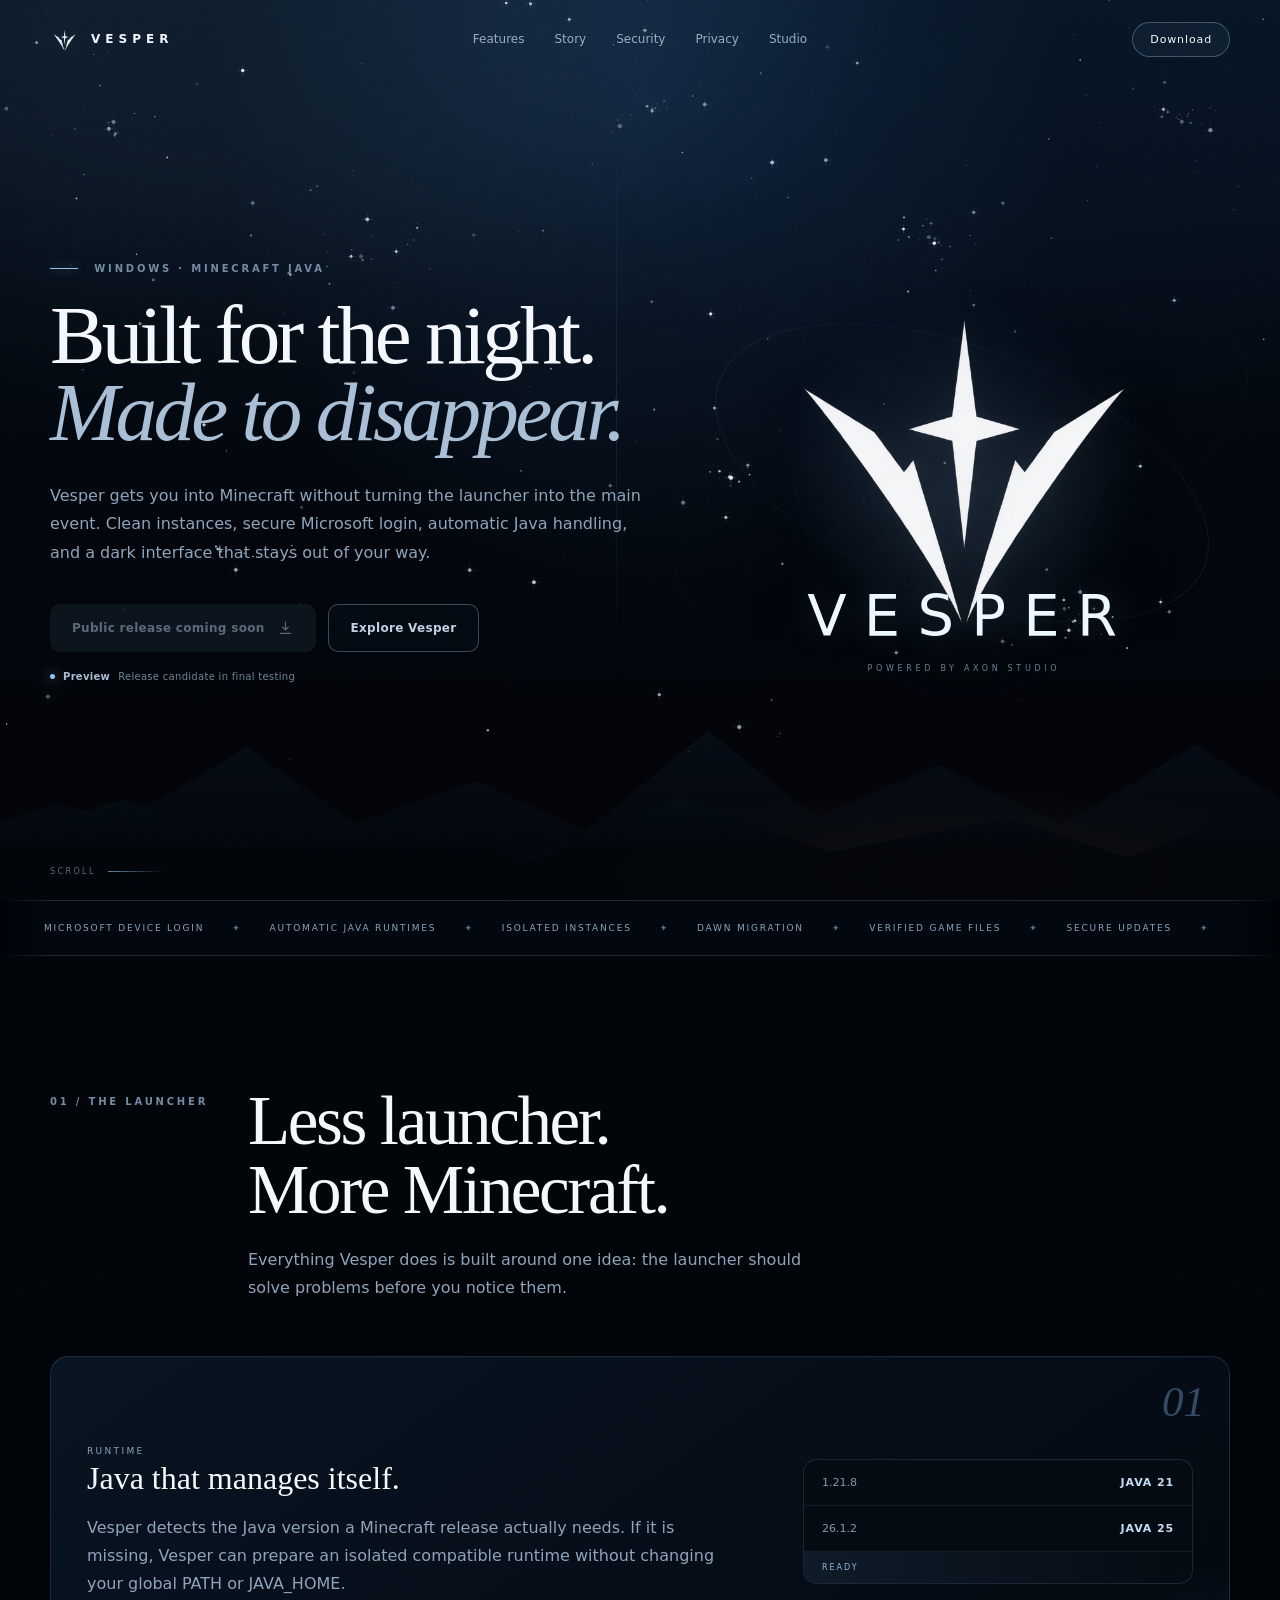
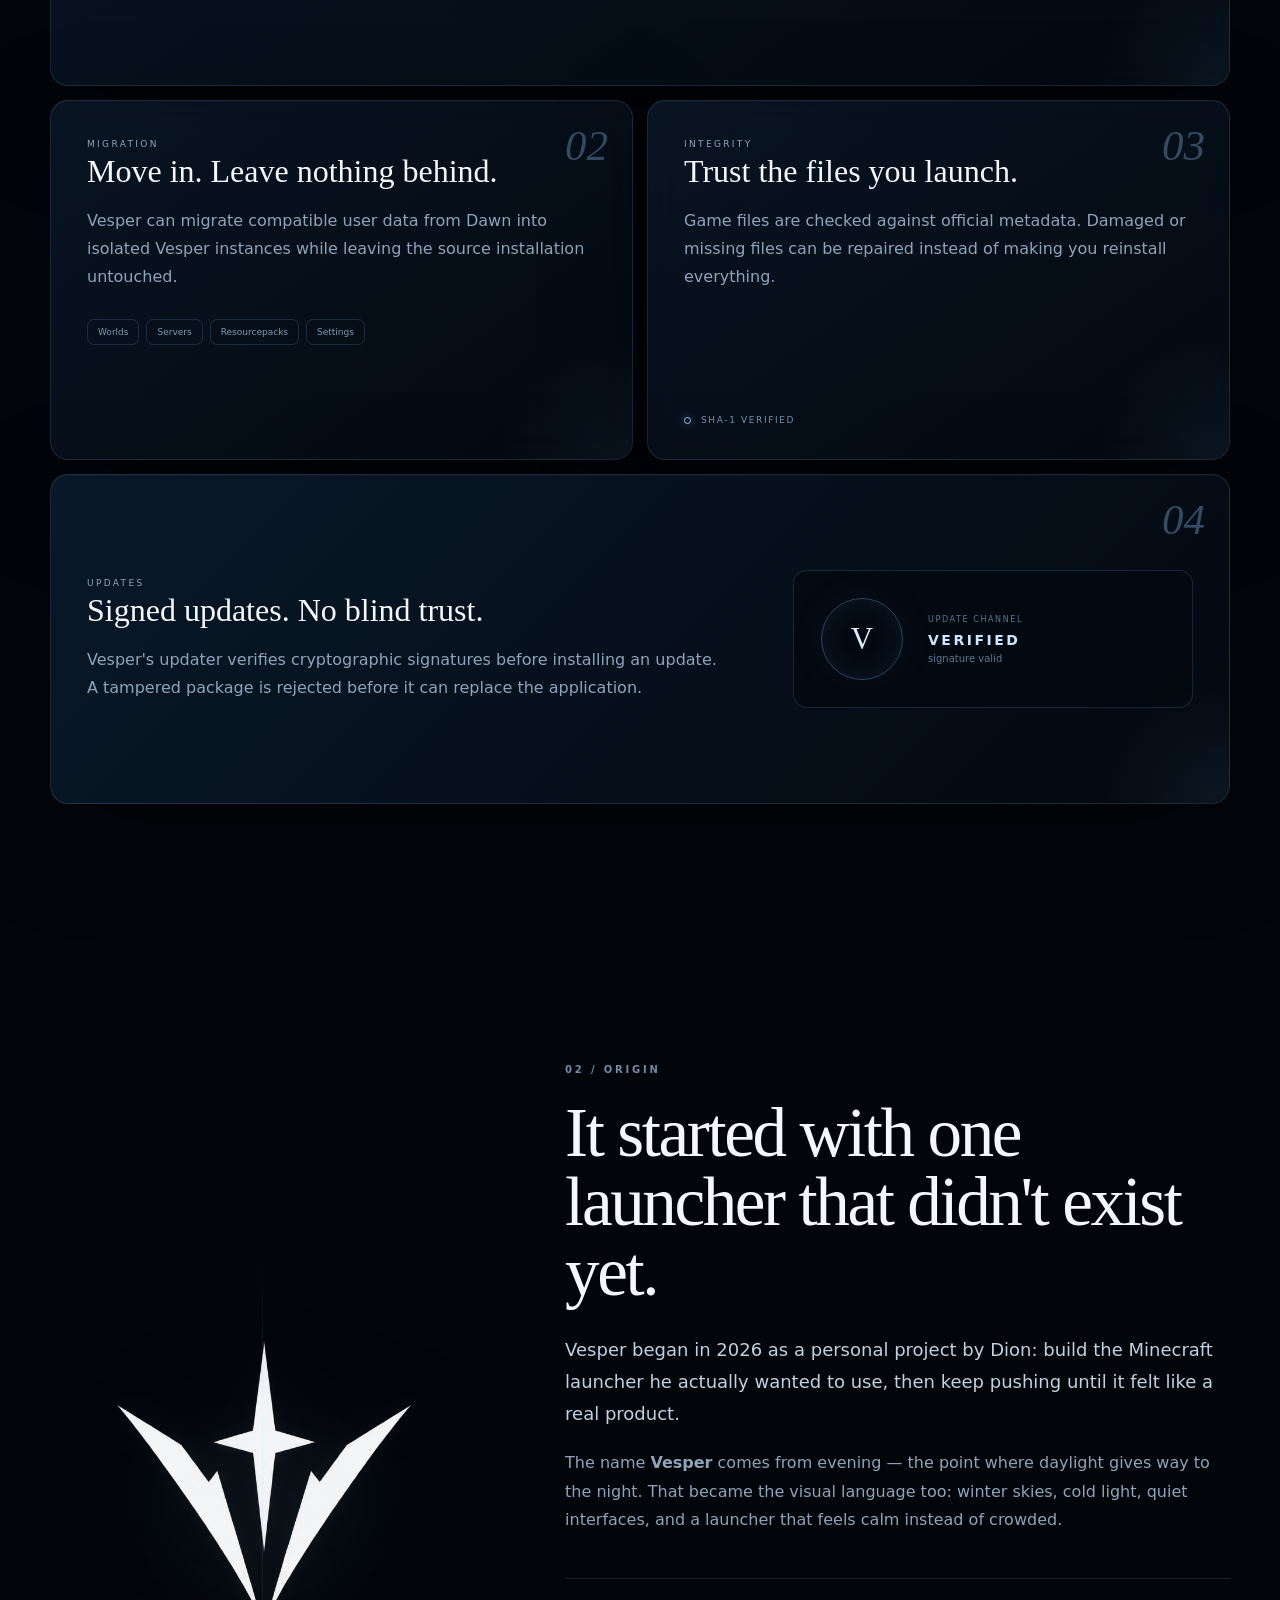
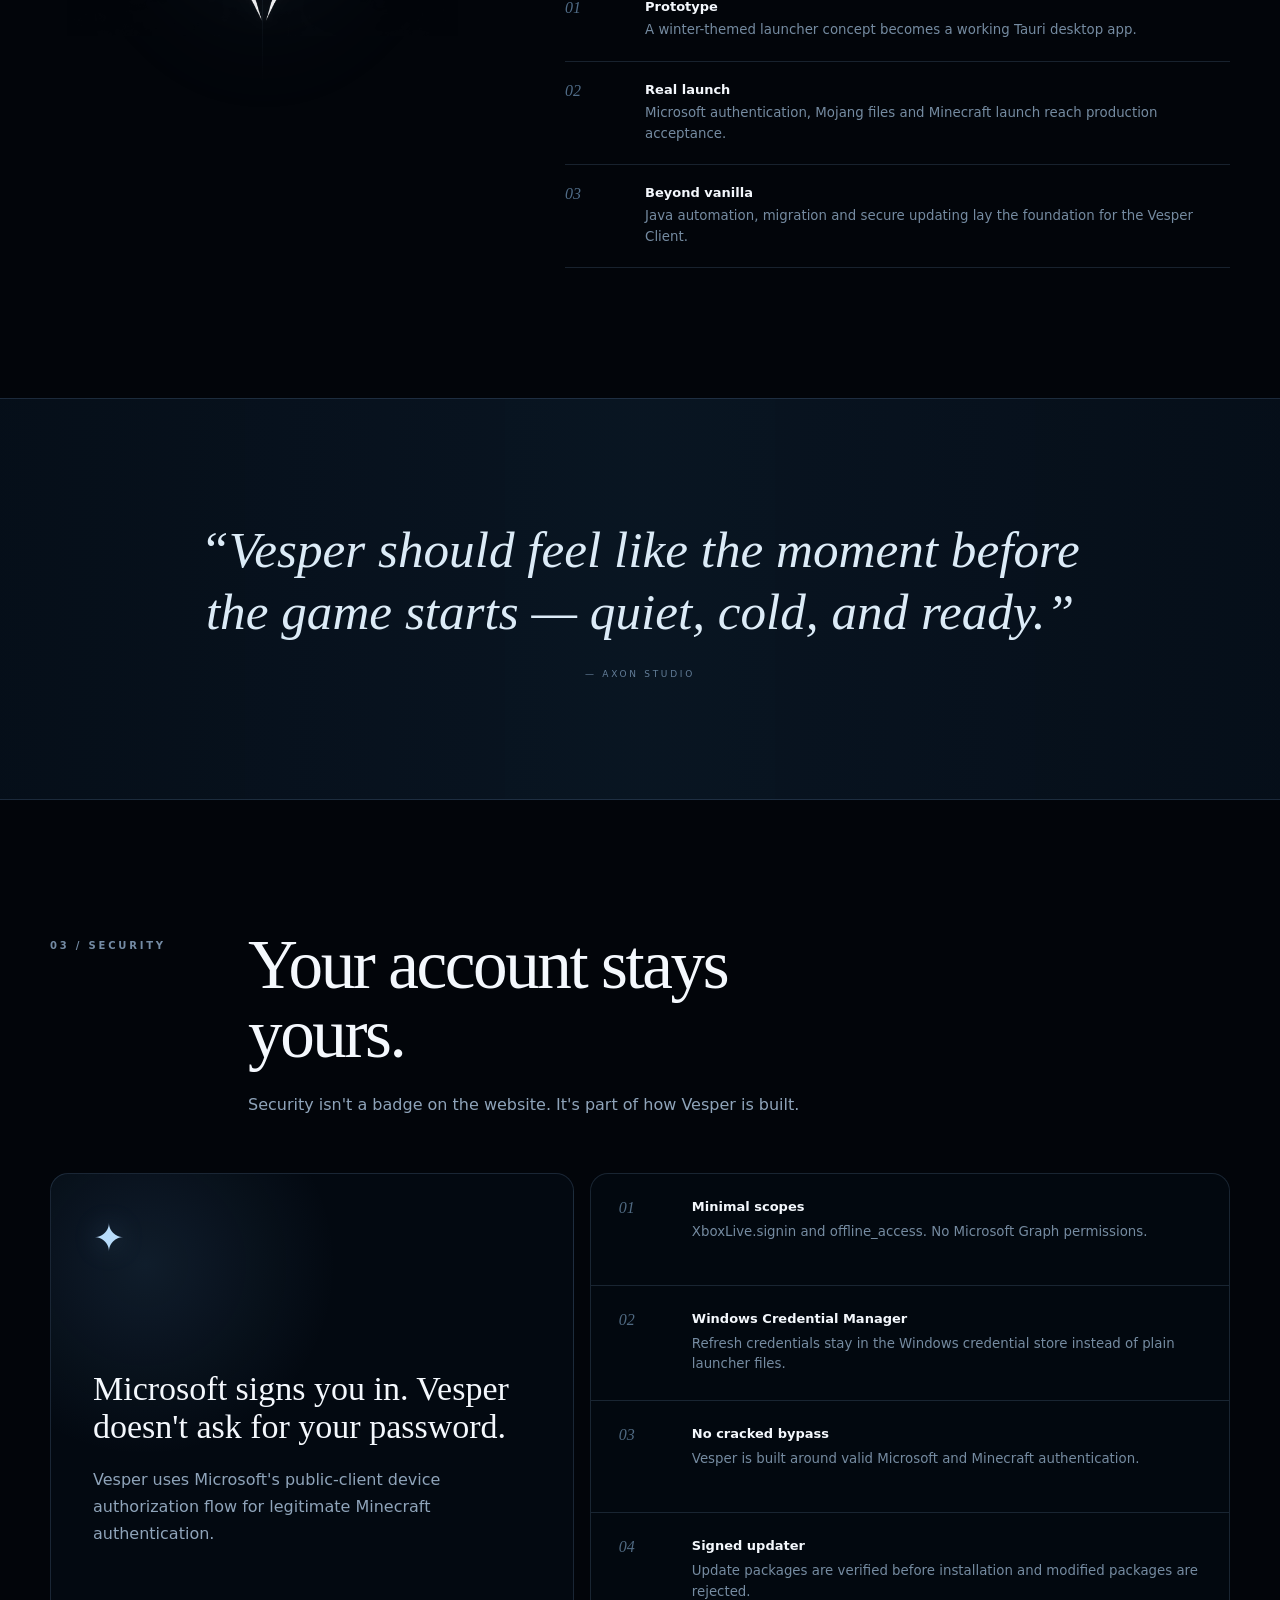
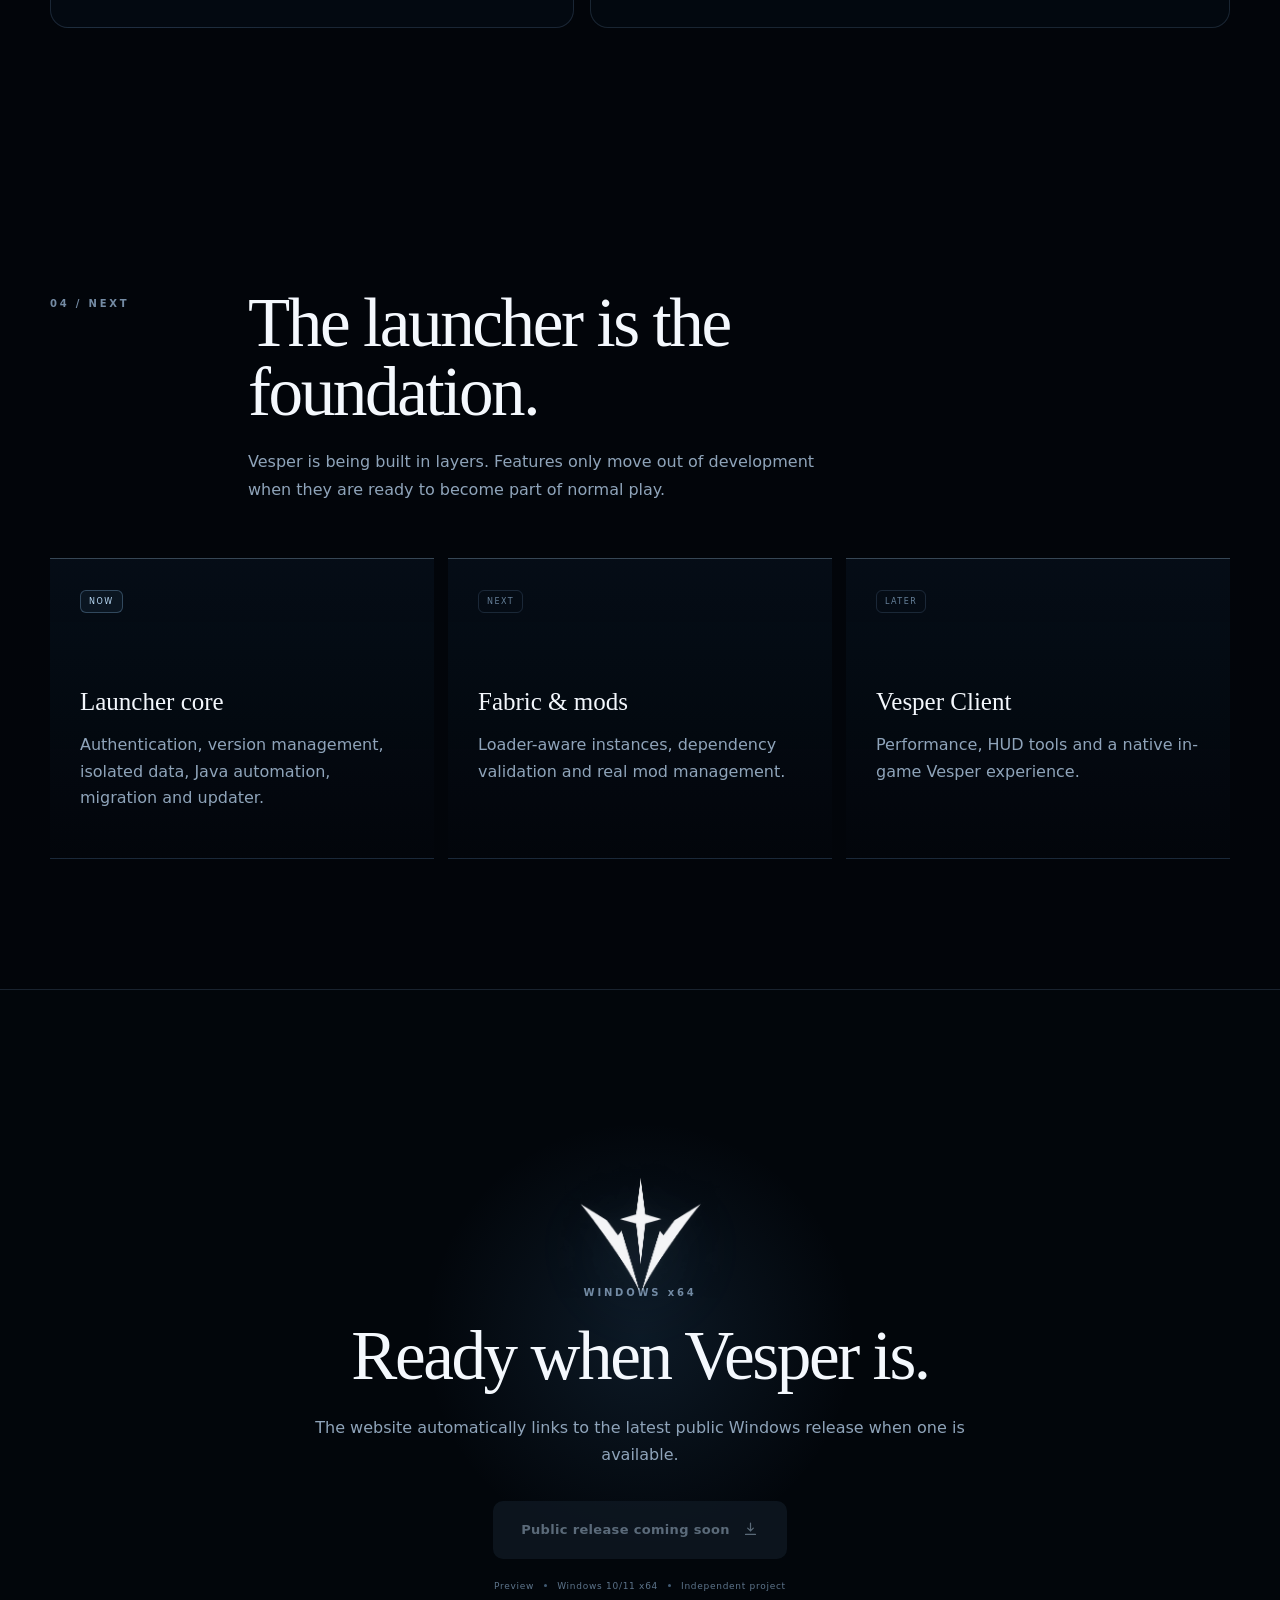
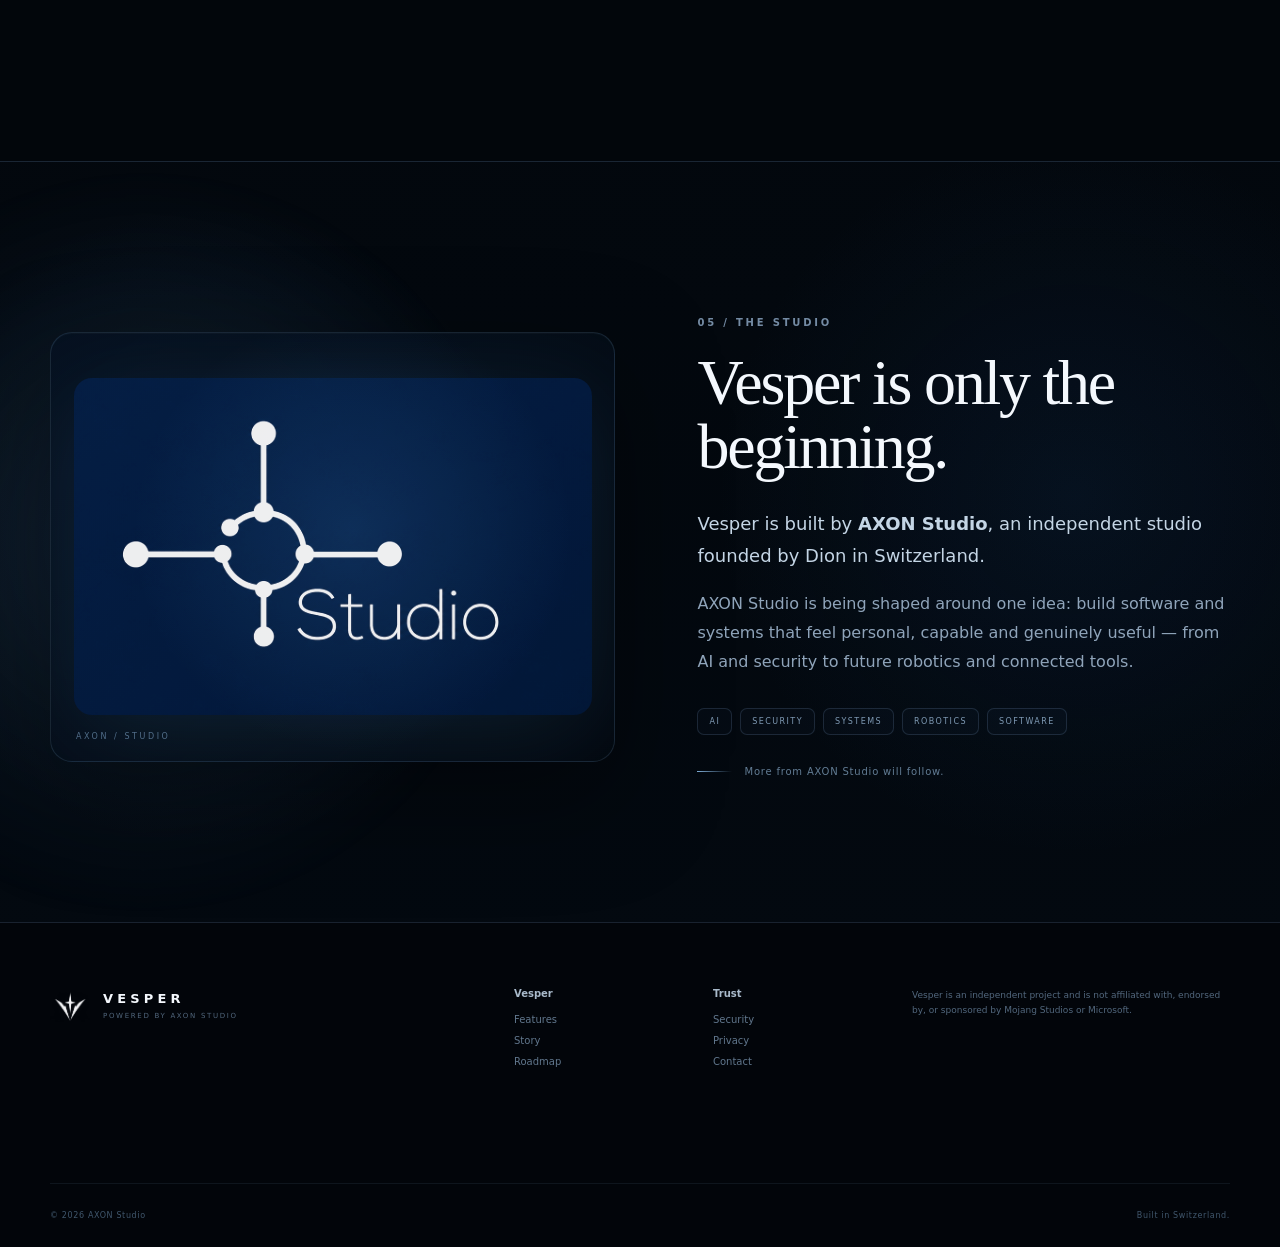
==== commit c46f7d5b: "Polish Vesper website v3.1" ====
--- a/index.html
+++ b/index.html
@@ -31,6 +31,7 @@
         <a href="#story">Story</a>
         <a href="#security">Security</a>
         <a href="privacy.html">Privacy</a>
+        <a href="#studio">Studio</a>
       </div>
       <a class="nav-download" href="#download">Download</a>
     </nav>
@@ -75,14 +76,22 @@
 
     <section class="signal-strip" aria-label="Vesper capabilities">
       <div class="signal-track">
-        <span>MICROSOFT DEVICE LOGIN</span><i>✦</i>
-        <span>AUTOMATIC JAVA RUNTIMES</span><i>✦</i>
-        <span>ISOLATED INSTANCES</span><i>✦</i>
-        <span>DAWN MIGRATION</span><i>✦</i>
-        <span>VERIFIED GAME FILES</span><i>✦</i>
-        <span>SECURE UPDATES</span><i>✦</i>
-        <span>MICROSOFT DEVICE LOGIN</span><i>✦</i>
-        <span>AUTOMATIC JAVA RUNTIMES</span><i>✦</i>
+        <div class="signal-group">
+          <span>MICROSOFT DEVICE LOGIN</span><i>✦</i>
+          <span>AUTOMATIC JAVA RUNTIMES</span><i>✦</i>
+          <span>ISOLATED INSTANCES</span><i>✦</i>
+          <span>DAWN MIGRATION</span><i>✦</i>
+          <span>VERIFIED GAME FILES</span><i>✦</i>
+          <span>SECURE UPDATES</span><i>✦</i>
+        </div>
+        <div class="signal-group" aria-hidden="true">
+          <span>MICROSOFT DEVICE LOGIN</span><i>✦</i>
+          <span>AUTOMATIC JAVA RUNTIMES</span><i>✦</i>
+          <span>ISOLATED INSTANCES</span><i>✦</i>
+          <span>DAWN MIGRATION</span><i>✦</i>
+          <span>VERIFIED GAME FILES</span><i>✦</i>
+          <span>SECURE UPDATES</span><i>✦</i>
+        </div>
       </div>
     </section>
 
@@ -212,6 +221,27 @@
         <div class="download-meta"><span data-version>Preview</span><i></i><span>Windows 10/11 x64</span><i></i><span>Independent project</span></div>
       </div>
     </section>
+
+    <section id="studio" class="studio-section">
+      <div class="studio-light" aria-hidden="true"></div>
+      <div class="shell studio-inner">
+        <div class="studio-visual" data-reveal>
+          <div class="studio-frame">
+            <img src="assets/axon-studio.png" alt="AXON Studio" />
+          </div>
+        </div>
+        <div class="studio-copy" data-reveal>
+          <p class="section-index">05 / THE STUDIO</p>
+          <h2>Vesper is only the beginning.</h2>
+          <p class="studio-lead">Vesper is built by <strong>AXON Studio</strong>, an independent studio founded by Dion in Switzerland.</p>
+          <p>AXON Studio is being shaped around one idea: build software and systems that feel personal, capable and genuinely useful — from AI and security to future robotics and connected tools.</p>
+          <div class="studio-tags" aria-label="AXON Studio focus areas">
+            <span>AI</span><span>SECURITY</span><span>SYSTEMS</span><span>ROBOTICS</span><span>SOFTWARE</span>
+          </div>
+          <div class="studio-signoff"><i></i><span>More from AXON Studio will follow.</span></div>
+        </div>
+      </div>
+    </section>
   </main>
 
   <footer>
--- a/styles.css
+++ b/styles.css
@@ -234,3 +234,118 @@
 @media (prefers-reduced-motion: reduce) {
   *,*::before,*::after { scroll-behavior:auto !important; animation-duration:.001ms !important; animation-iteration-count:1 !important; transition-duration:.001ms !important; }
 }
+
+/* v3.1 polish: visible stars, readable ticker, exact legal centering, AXON Studio close */
+body { position:relative; background:#02050a; }
+.ambient { z-index:0; }
+#starfield { z-index:1; opacity:1; }
+main, footer { position:relative; z-index:2; }
+.nav-wrap { z-index:30; }
+
+.signal-strip {
+  position:relative;
+  z-index:3;
+  -webkit-mask-image:linear-gradient(90deg,transparent 0,#000 3.5%,#000 96.5%,transparent 100%);
+  mask-image:linear-gradient(90deg,transparent 0,#000 3.5%,#000 96.5%,transparent 100%);
+}
+.signal-track { gap:0; animation-duration:46s; will-change:transform; }
+.signal-group { display:flex; align-items:center; gap:28px; flex:none; padding:0 44px 0 44px; }
+.signal-track:hover { animation-play-state:paused; }
+@keyframes ticker { from { transform:translate3d(0,0,0); } to { transform:translate3d(-50%,0,0); } }
+
+.legal-head {
+  width:100vw;
+  margin-left:calc(50% - 50vw);
+  display:flex;
+  flex-direction:column;
+  align-items:center;
+  text-align:center;
+}
+.legal-head h1 {
+  width:100%;
+  max-width:none;
+  margin:15px auto 8px;
+  text-align:center;
+}
+
+.studio-section {
+  position:relative;
+  z-index:2;
+  overflow:hidden;
+  padding:155px 0 145px;
+  border-top:1px solid var(--line);
+  background:
+    radial-gradient(circle at 16% 48%,rgba(53,113,178,.13),transparent 28%),
+    radial-gradient(circle at 84% 44%,rgba(20,69,126,.15),transparent 31%),
+    linear-gradient(180deg,rgba(3,8,14,.97),rgba(3,9,16,.99));
+}
+.studio-light {
+  position:absolute;
+  width:850px;
+  height:850px;
+  left:-280px;
+  top:50%;
+  transform:translateY(-50%);
+  border-radius:50%;
+  background:radial-gradient(circle,rgba(89,154,218,.13),transparent 62%);
+  filter:blur(10px);
+  pointer-events:none;
+}
+.studio-inner { position:relative; display:grid; grid-template-columns:1.03fr .97fr; gap:82px; align-items:center; }
+.studio-visual { position:relative; }
+.studio-frame {
+  position:relative;
+  min-height:430px;
+  display:grid;
+  place-items:center;
+  overflow:hidden;
+  border:1px solid rgba(150,204,250,.14);
+  border-radius:22px;
+  background:linear-gradient(145deg,rgba(5,16,31,.92),rgba(2,7,13,.8));
+  box-shadow:0 35px 110px rgba(0,0,0,.38), inset 0 1px rgba(255,255,255,.025);
+}
+.studio-frame::before {
+  content:"";
+  position:absolute;
+  inset:-35%;
+  background:radial-gradient(circle at 52% 48%,rgba(62,128,198,.18),transparent 35%);
+}
+.studio-frame::after {
+  content:"AXON / STUDIO";
+  position:absolute;
+  left:25px;
+  bottom:20px;
+  color:#4f6a84;
+  font-size:8px;
+  letter-spacing:.32em;
+}
+.studio-frame img {
+  position:relative;
+  z-index:1;
+  width:min(630px,92%);
+  height:auto;
+  border-radius:18px;
+  opacity:.93;
+  mix-blend-mode:screen;
+  filter:saturate(.72) contrast(1.06) brightness(1.1) drop-shadow(0 20px 50px rgba(68,137,206,.15));
+}
+.studio-copy h2 { margin:0; font-family:Georgia,"Times New Roman",serif; font-size:clamp(43px,5vw,72px); line-height:1; font-weight:400; letter-spacing:-.035em; }
+.studio-copy > p:not(.section-index) { color:var(--muted); line-height:1.8; }
+.studio-lead { margin-top:29px !important; color:#c4d5e5 !important; font-size:18px; }
+.studio-tags { display:flex; flex-wrap:wrap; gap:8px; margin-top:31px; }
+.studio-tags span { padding:8px 11px; border:1px solid var(--line); border-radius:7px; color:#7e99b3; background:rgba(110,172,226,.025); font-size:8px; letter-spacing:.18em; }
+.studio-signoff { display:flex; align-items:center; gap:12px; margin-top:31px; color:#627c94; font-size:10px; letter-spacing:.08em; }
+.studio-signoff i { width:35px; height:1px; background:linear-gradient(90deg,#7eacd5,transparent); }
+
+@media (max-width:980px) {
+  .studio-inner { grid-template-columns:1fr; gap:42px; }
+  .studio-visual { order:2; }
+  .studio-copy { order:1; }
+  .studio-frame { min-height:360px; }
+}
+@media (max-width:700px) {
+  .signal-group { gap:22px; padding-left:30px; padding-right:30px; }
+  .studio-section { padding:105px 0 95px; }
+  .studio-frame { min-height:285px; }
+  .studio-lead { font-size:16px; }
+}
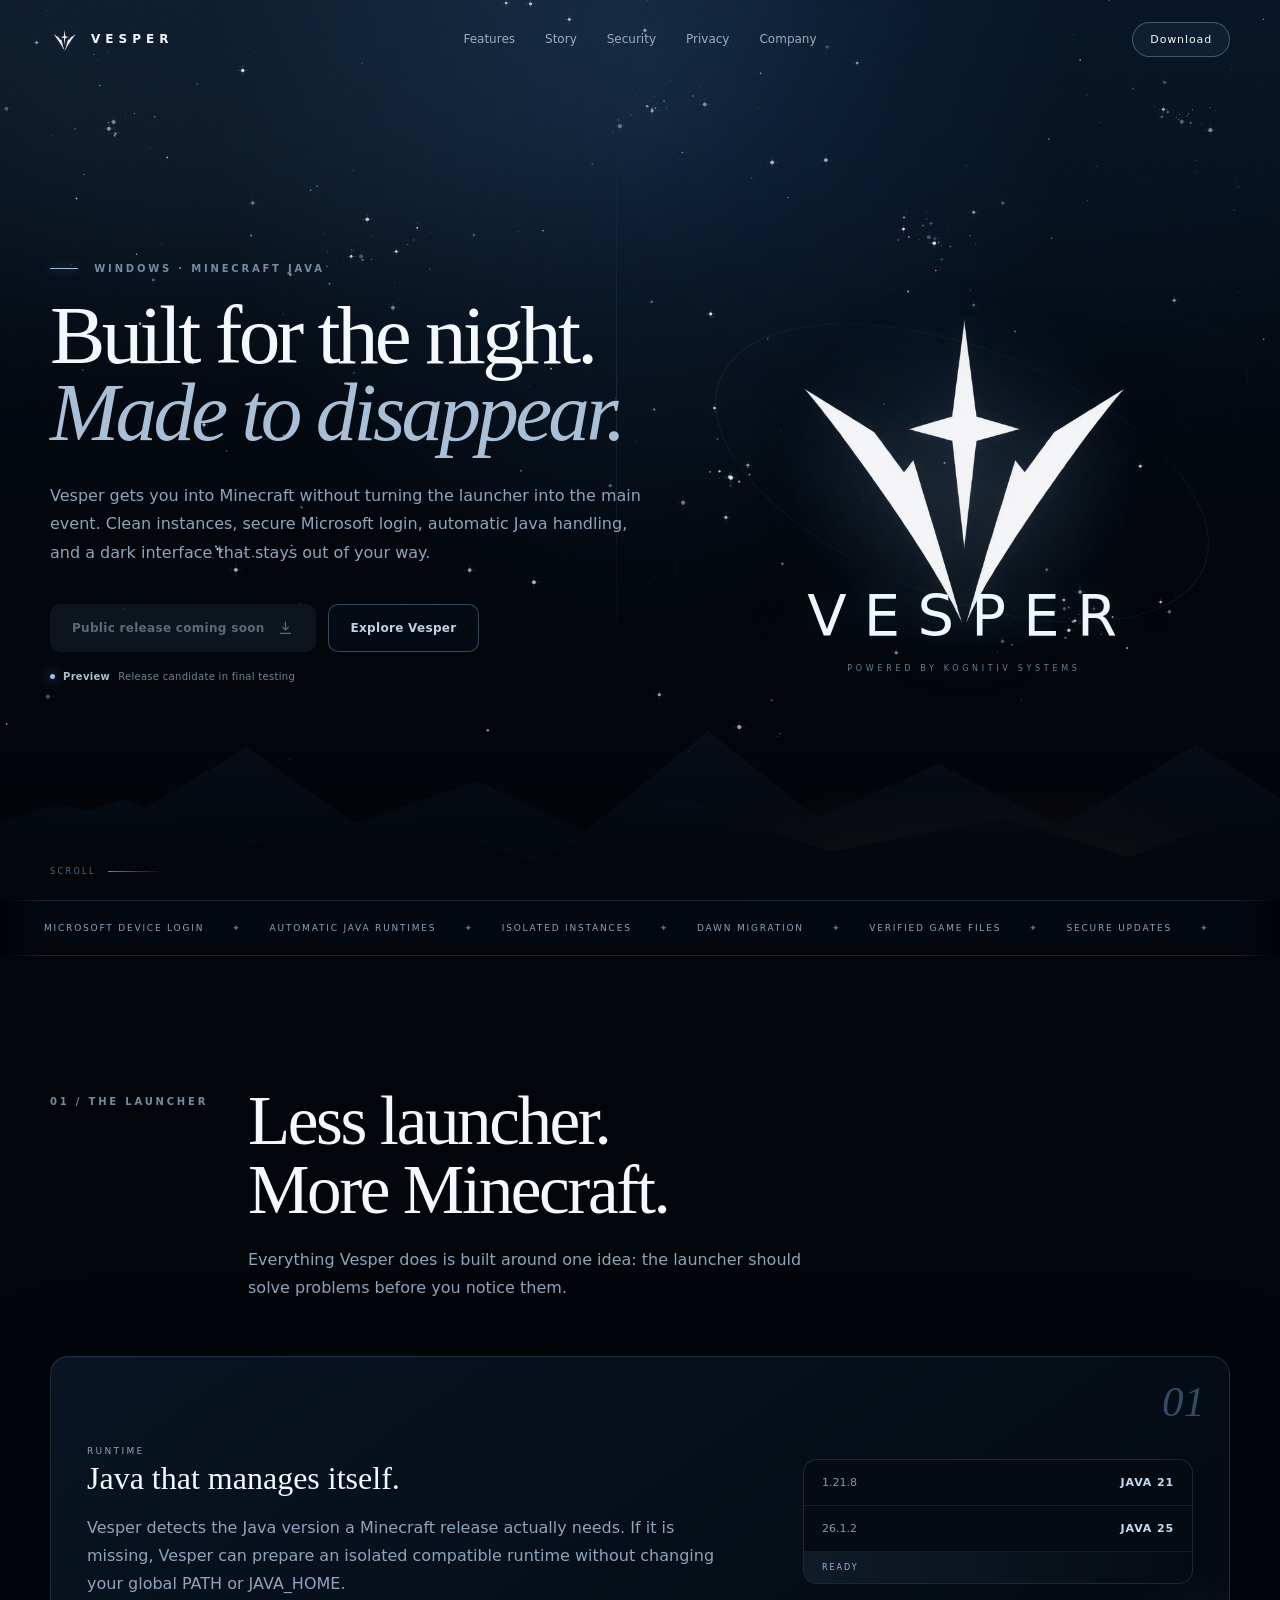
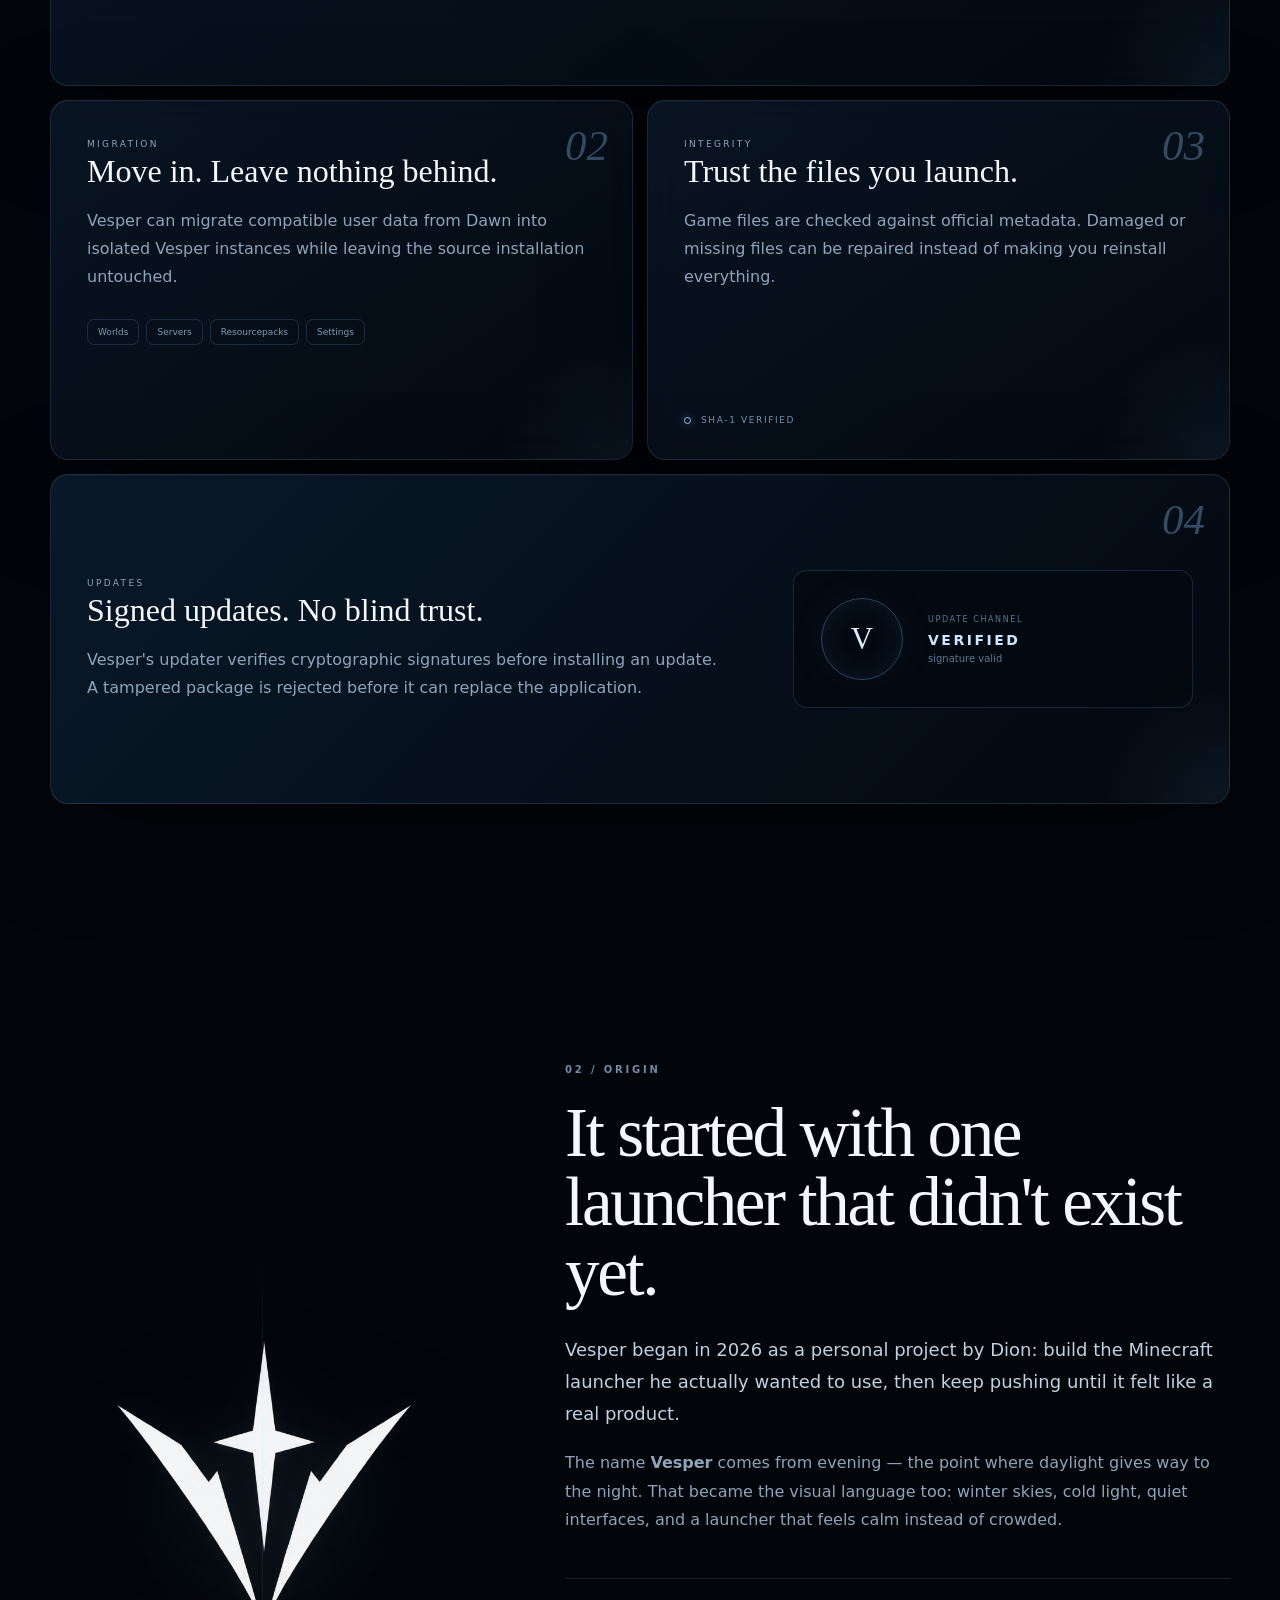
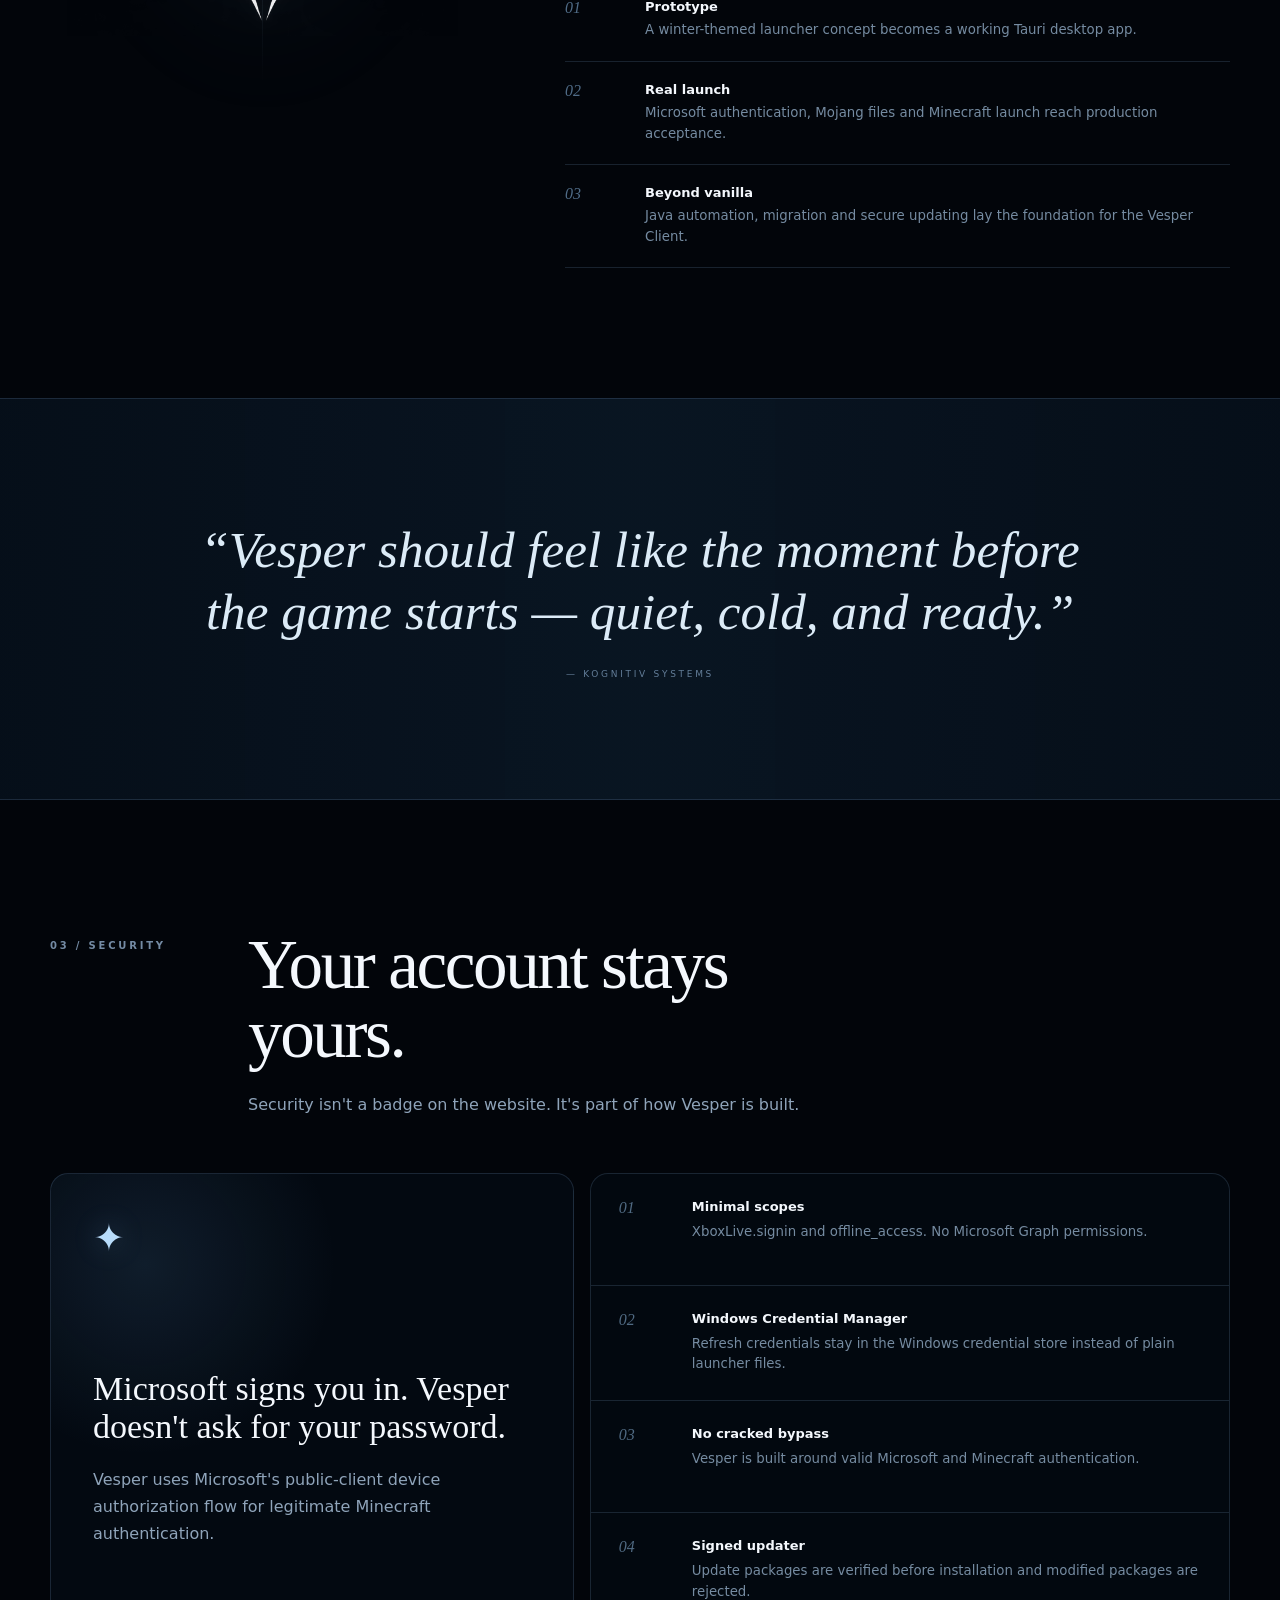
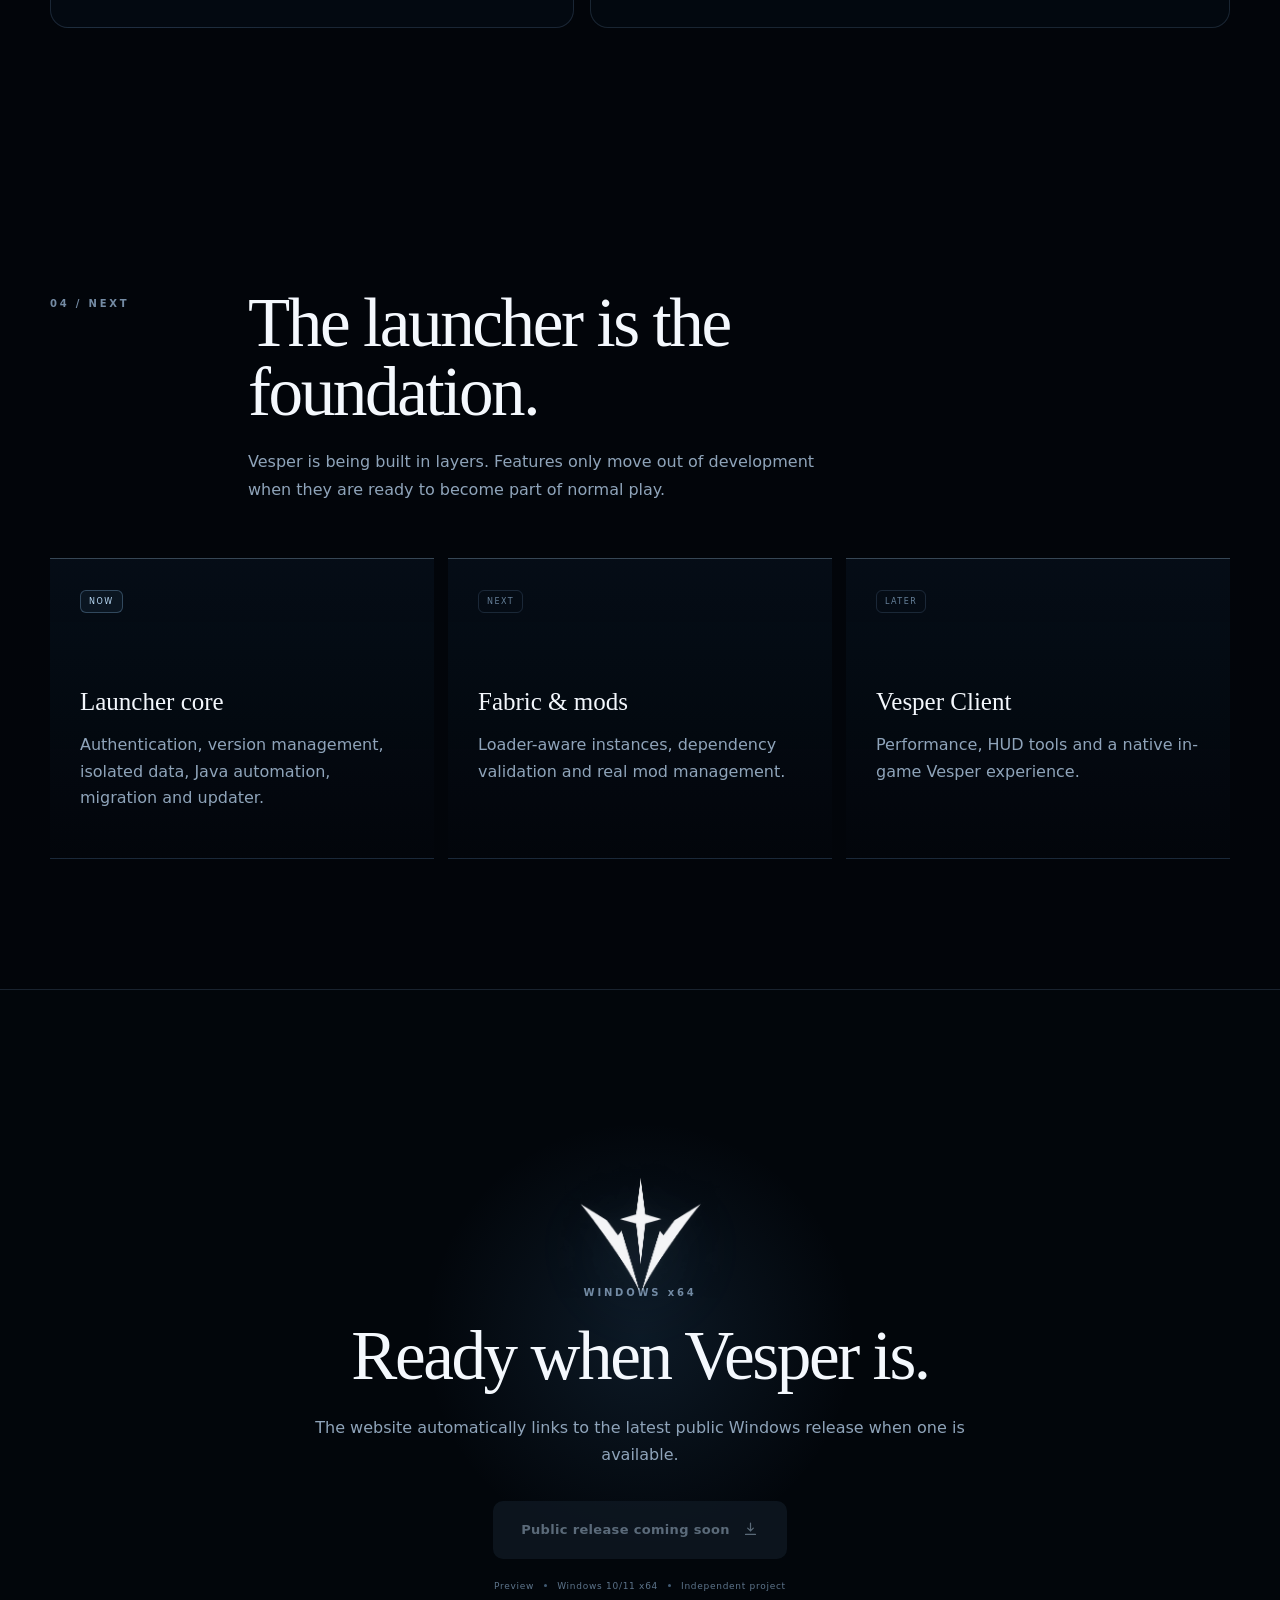
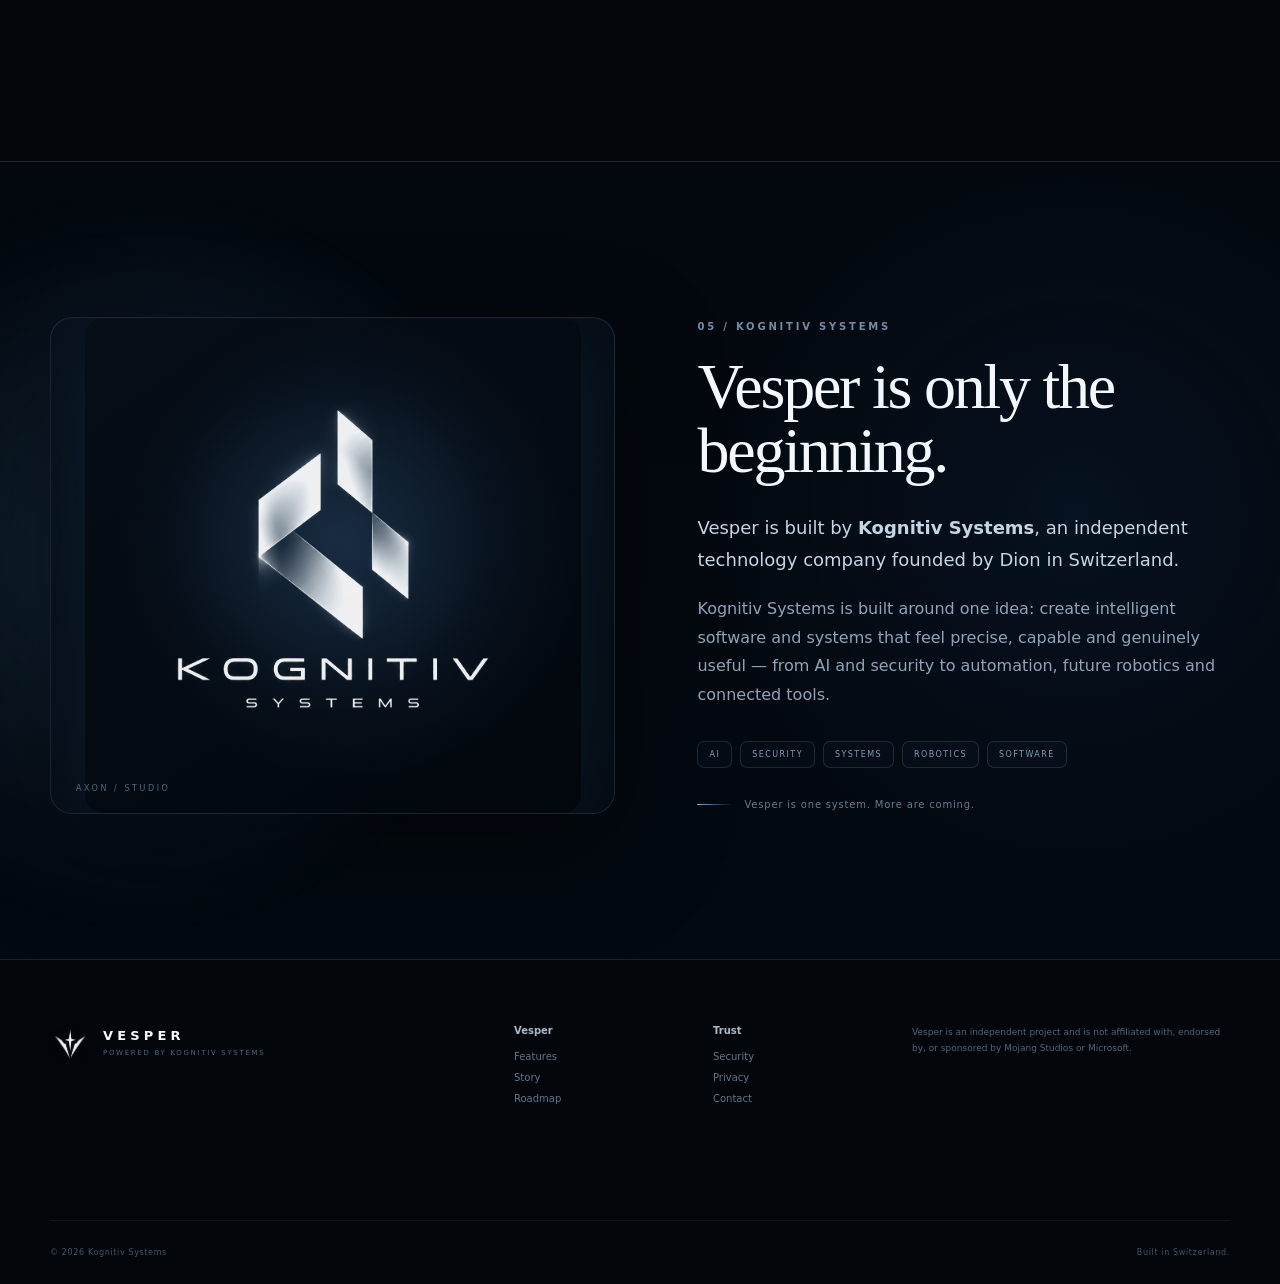
==== commit 6abe02aa: "Rebrand Vesper to Kognitiv Systems" ====
--- a/index.html
+++ b/index.html
@@ -4,7 +4,7 @@
   <meta charset="UTF-8" />
   <meta name="viewport" content="width=device-width, initial-scale=1.0" />
   <meta name="theme-color" content="#050a12" />
-  <meta name="description" content="Vesper Launcher — a calm, secure Windows launcher for Minecraft Java Edition, built by AXON Studio." />
+  <meta name="description" content="Vesper Launcher — a calm, secure Windows launcher for Minecraft Java Edition, built by Kognitiv Systems." />
   <title>Vesper Launcher — Built for the night</title>
   <link rel="preconnect" href="https://api.github.com" />
   <link rel="stylesheet" href="styles.css" />
@@ -31,7 +31,7 @@
         <a href="#story">Story</a>
         <a href="#security">Security</a>
         <a href="privacy.html">Privacy</a>
-        <a href="#studio">Studio</a>
+        <a href="#studio">Company</a>
       </div>
       <a class="nav-download" href="#download">Download</a>
     </nav>
@@ -65,7 +65,7 @@
         <div class="brand-orbit orbit-two"></div>
         <img class="hero-mark" src="assets/vesper-mark.png" alt="Vesper symbol" />
         <div class="hero-word">VESPER</div>
-        <div class="hero-studio">POWERED BY AXON STUDIO</div>
+        <div class="hero-studio">POWERED BY KOGNITIV SYSTEMS</div>
         <div class="brand-glow"></div>
       </div>
 
@@ -169,7 +169,7 @@
     <section class="quote-section" data-reveal>
       <div class="shell">
         <p>“Vesper should feel like the moment before the game starts — quiet, cold, and ready.”</p>
-        <span>— AXON STUDIO</span>
+        <span>— KOGNITIV SYSTEMS</span>
       </div>
     </section>
 
@@ -227,18 +227,18 @@
       <div class="shell studio-inner">
         <div class="studio-visual" data-reveal>
           <div class="studio-frame">
-            <img src="assets/axon-studio.png" alt="AXON Studio" />
+            <img src="assets/kognitiv-systems.png" alt="Kognitiv Systems" />
           </div>
         </div>
         <div class="studio-copy" data-reveal>
-          <p class="section-index">05 / THE STUDIO</p>
+          <p class="section-index">05 / KOGNITIV SYSTEMS</p>
           <h2>Vesper is only the beginning.</h2>
-          <p class="studio-lead">Vesper is built by <strong>AXON Studio</strong>, an independent studio founded by Dion in Switzerland.</p>
-          <p>AXON Studio is being shaped around one idea: build software and systems that feel personal, capable and genuinely useful — from AI and security to future robotics and connected tools.</p>
-          <div class="studio-tags" aria-label="AXON Studio focus areas">
+          <p class="studio-lead">Vesper is built by <strong>Kognitiv Systems</strong>, an independent technology company founded by Dion in Switzerland.</p>
+          <p>Kognitiv Systems is built around one idea: create intelligent software and systems that feel precise, capable and genuinely useful — from AI and security to automation, future robotics and connected tools.</p>
+          <div class="studio-tags" aria-label="Kognitiv Systems focus areas">
             <span>AI</span><span>SECURITY</span><span>SYSTEMS</span><span>ROBOTICS</span><span>SOFTWARE</span>
           </div>
-          <div class="studio-signoff"><i></i><span>More from AXON Studio will follow.</span></div>
+          <div class="studio-signoff"><i></i><span>Vesper is one system. More are coming.</span></div>
         </div>
       </div>
     </section>
@@ -248,13 +248,13 @@
     <div class="shell footer-grid">
       <div class="footer-brand">
         <img src="assets/vesper-mark.png" alt="" />
-        <div><strong>VESPER</strong><span>POWERED BY AXON STUDIO</span></div>
+        <div><strong>VESPER</strong><span>POWERED BY KOGNITIV SYSTEMS</span></div>
       </div>
       <div class="footer-col"><b>Vesper</b><a href="#features">Features</a><a href="#story">Story</a><a href="#roadmap">Roadmap</a></div>
       <div class="footer-col"><b>Trust</b><a href="#security">Security</a><a href="privacy.html">Privacy</a><a href="mailto:baftiajdion@gmail.com">Contact</a></div>
       <div class="footer-note">Vesper is an independent project and is not affiliated with, endorsed by, or sponsored by Mojang Studios or Microsoft.</div>
     </div>
-    <div class="shell footer-bottom"><span>© 2026 AXON Studio</span><span>Built in Switzerland.</span></div>
+    <div class="shell footer-bottom"><span>© 2026 Kognitiv Systems</span><span>Built in Switzerland.</span></div>
   </footer>
 </body>
 </html>
--- a/styles.css
+++ b/styles.css
@@ -349,3 +349,7 @@
   .studio-frame { min-height:285px; }
   .studio-lead { font-size:16px; }
 }
+
+/* Kognitiv Systems parent-brand refinement */
+.studio-frame img { max-width:min(88%, 560px); max-height:520px; object-fit:contain; }
+.studio-frame { background:radial-gradient(circle at 50% 44%,rgba(141,188,235,.09),transparent 42%),linear-gradient(145deg,rgba(6,14,24,.96),rgba(2,7,13,.98)); }
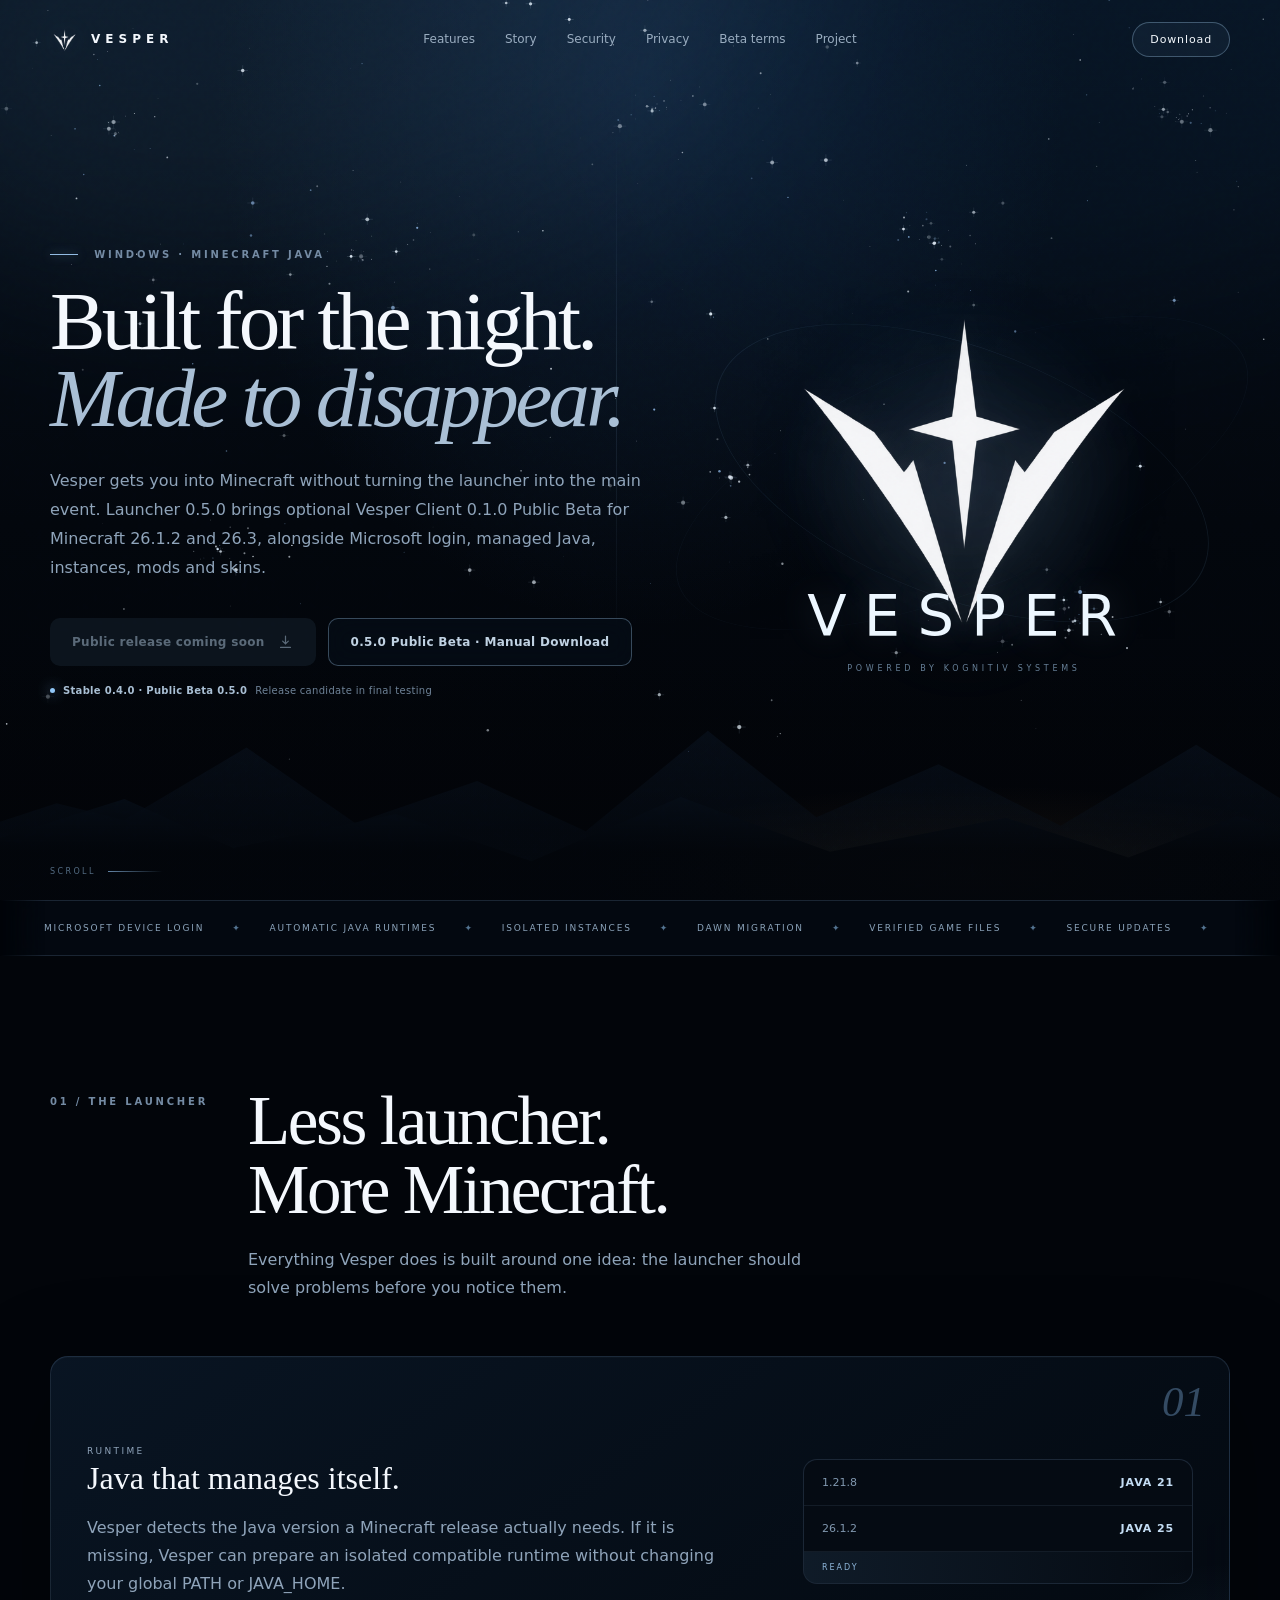
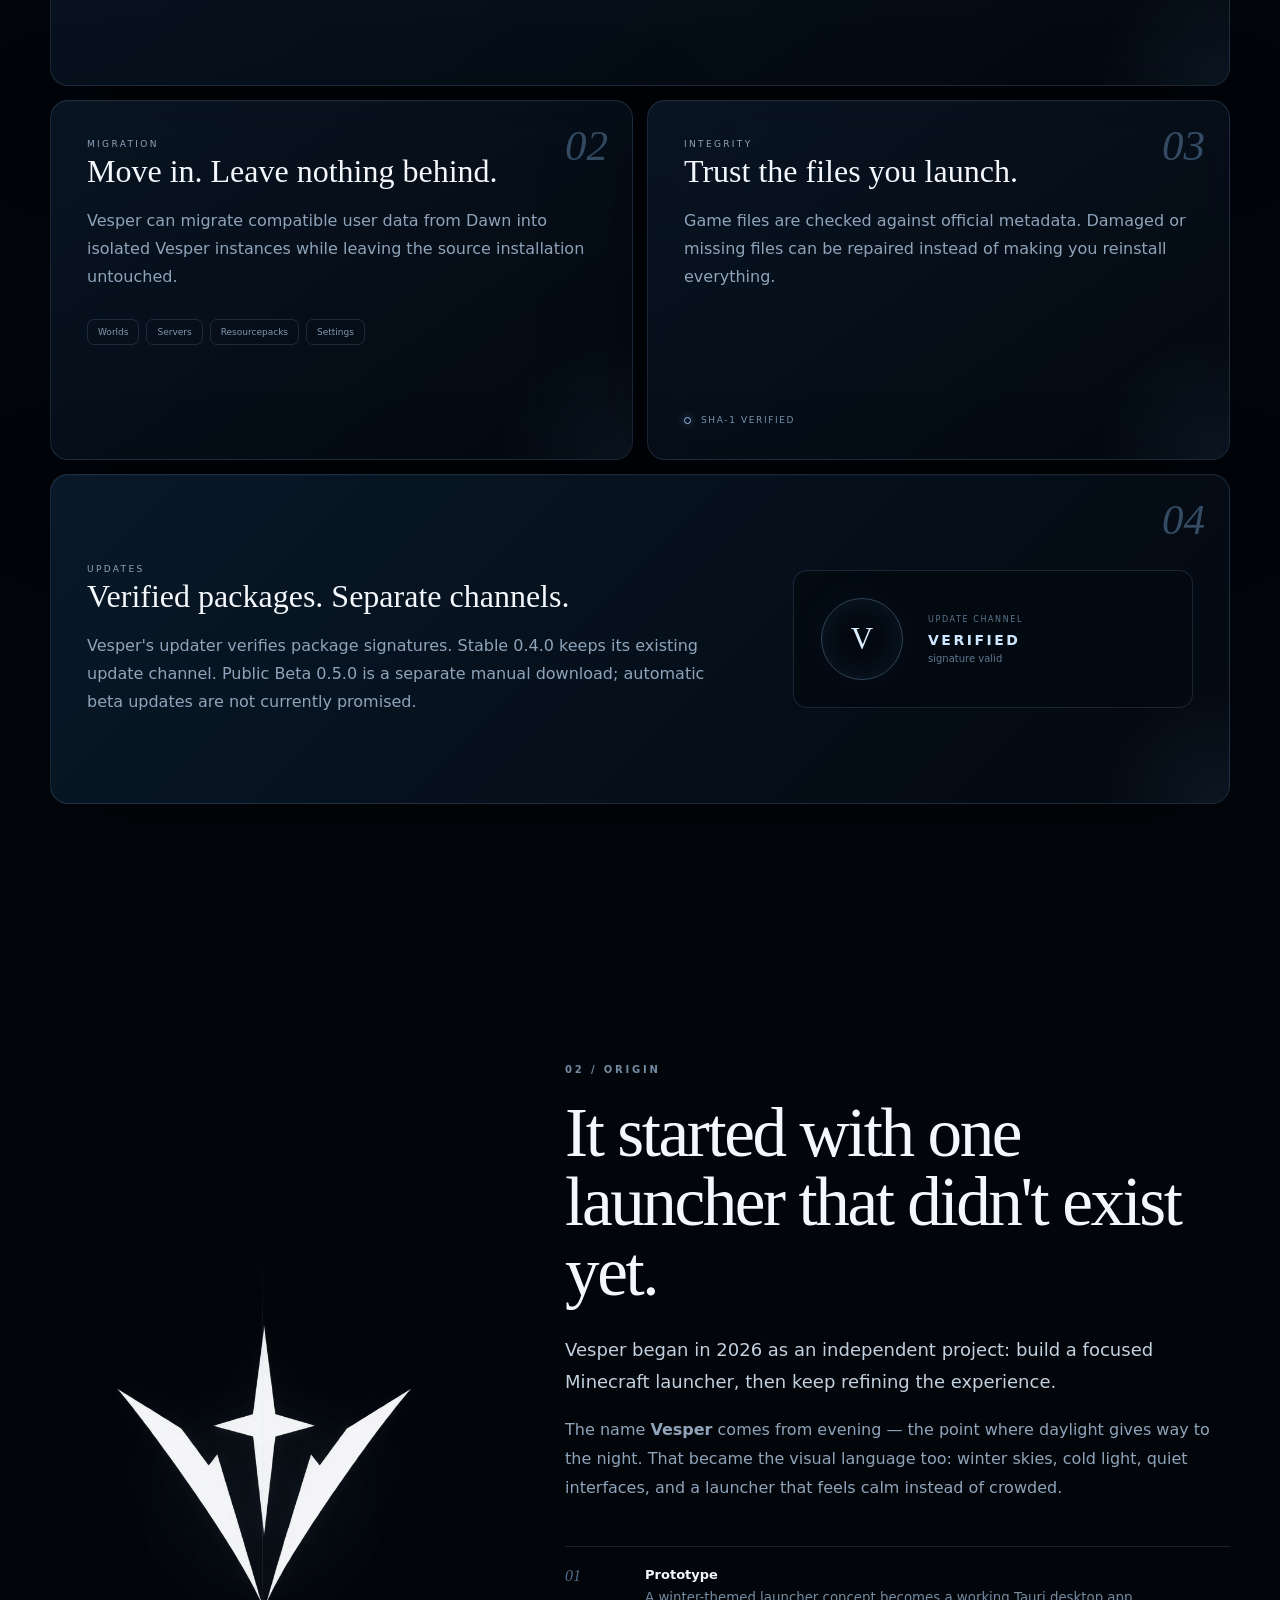
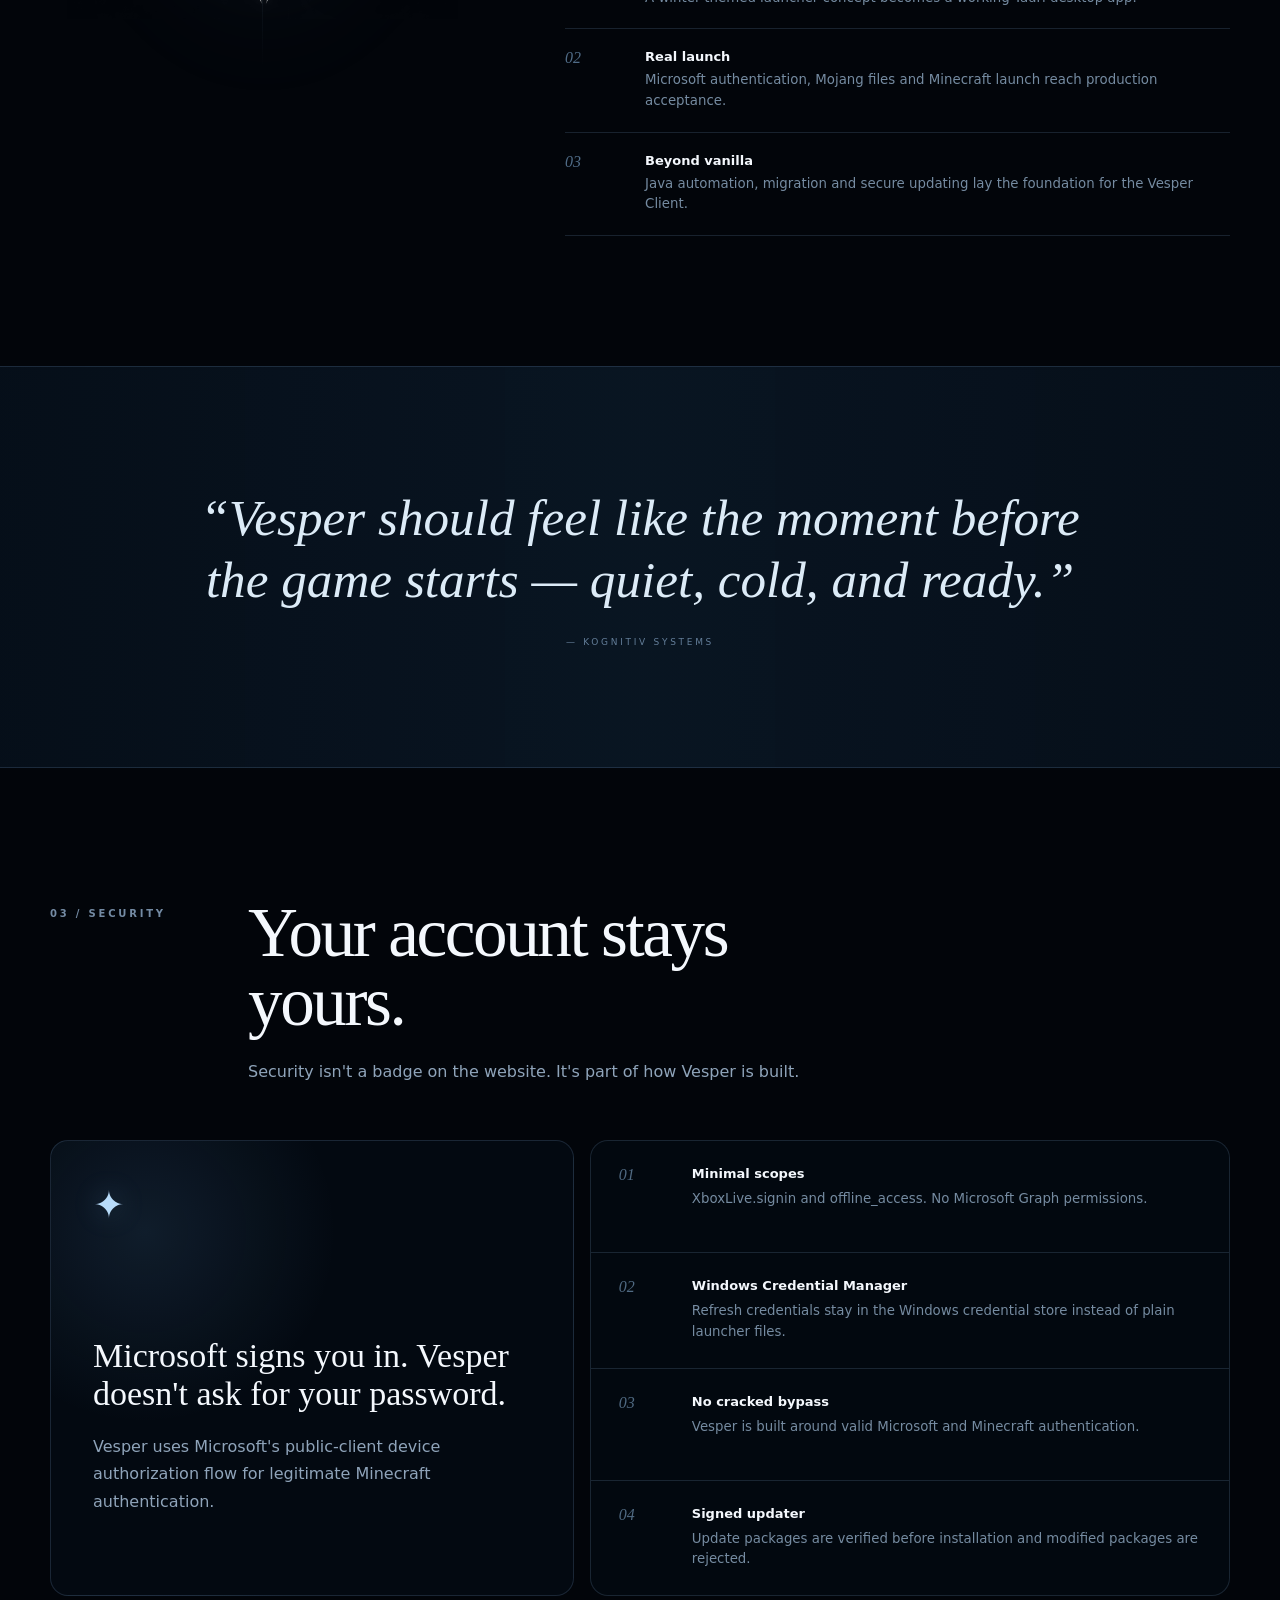
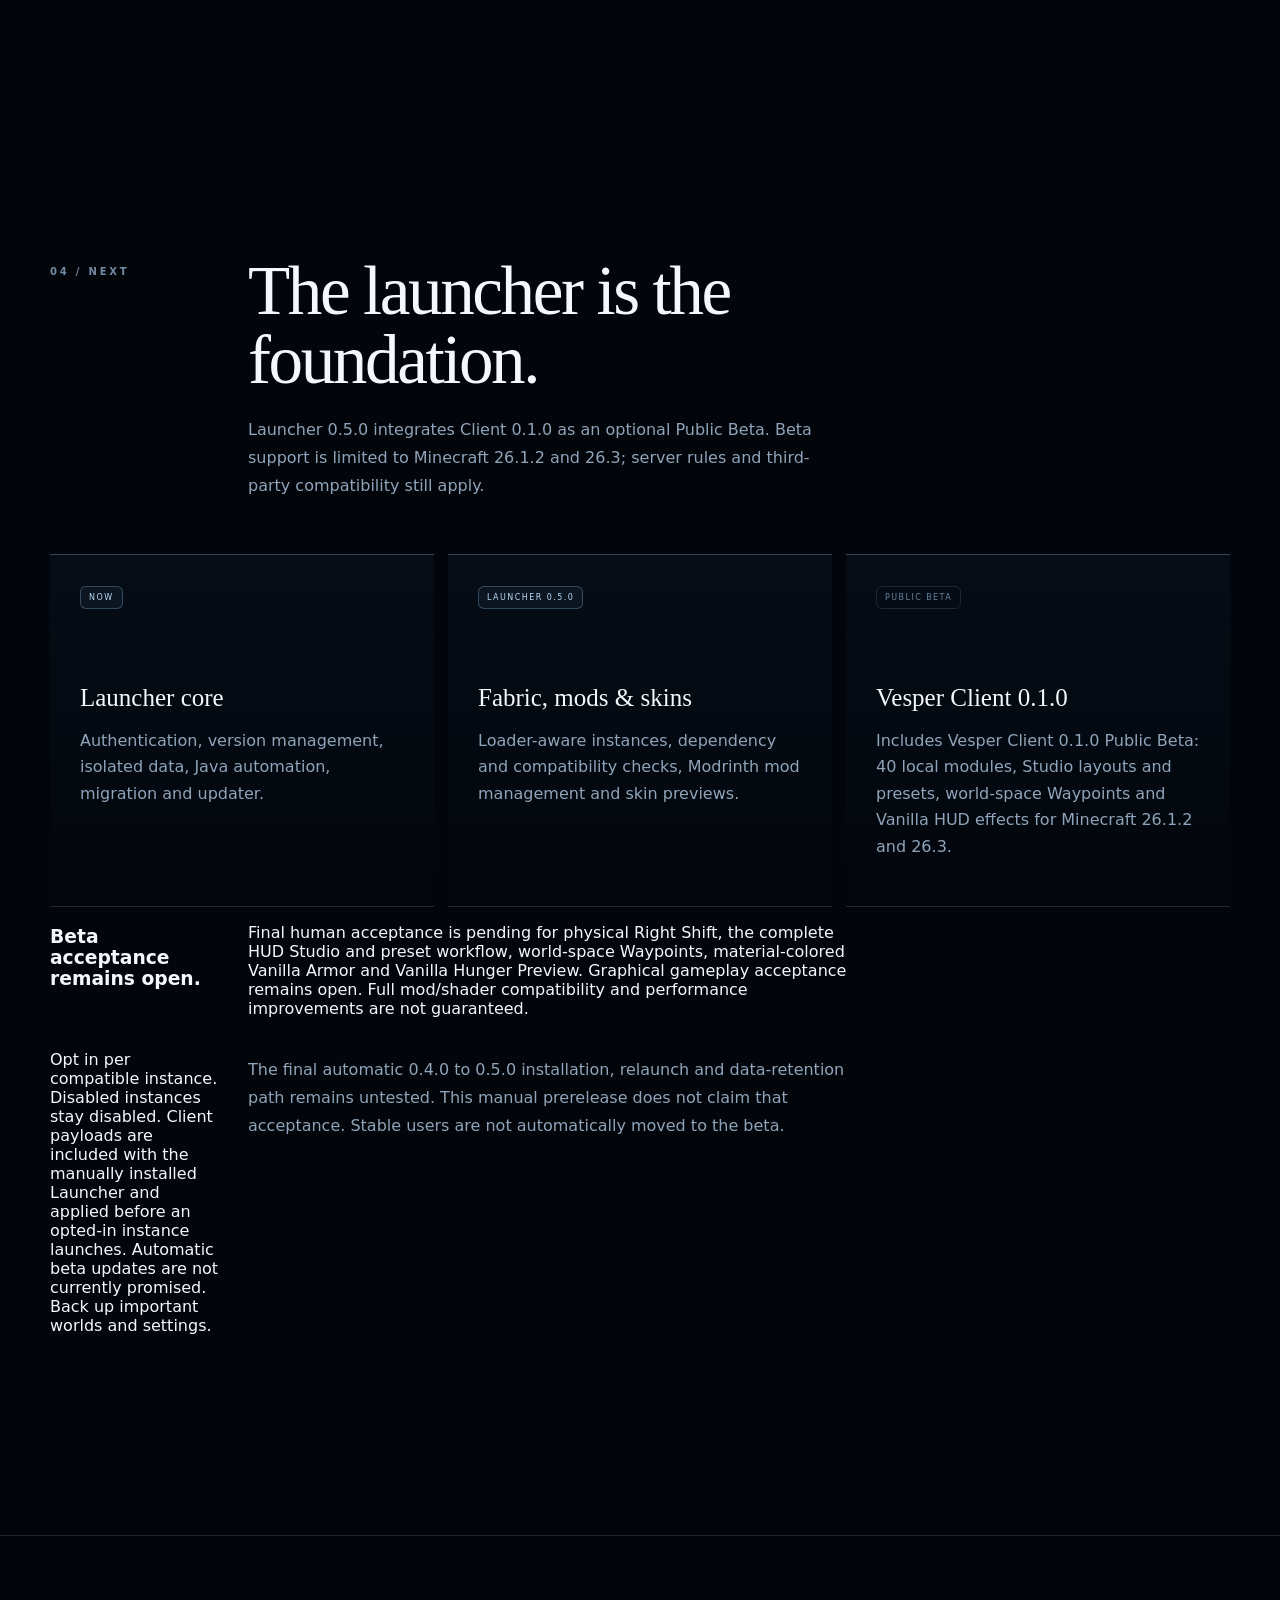
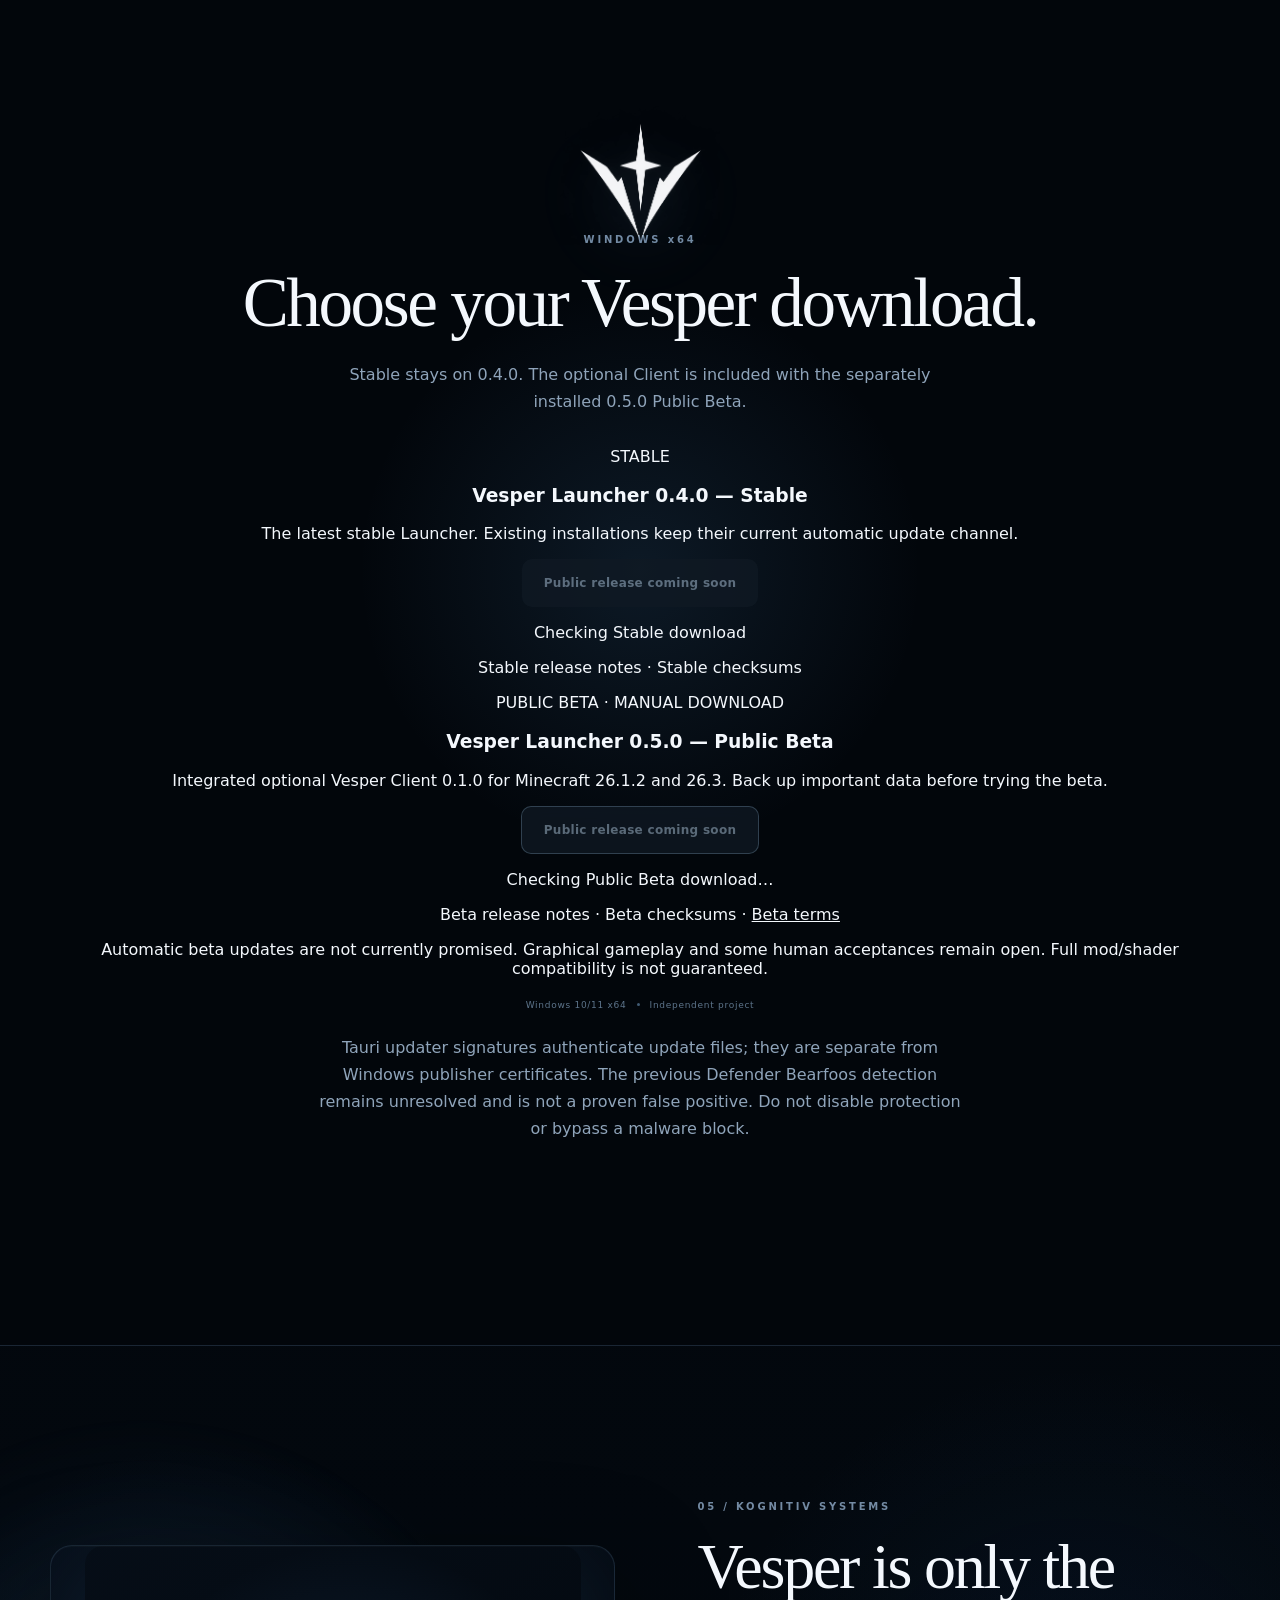
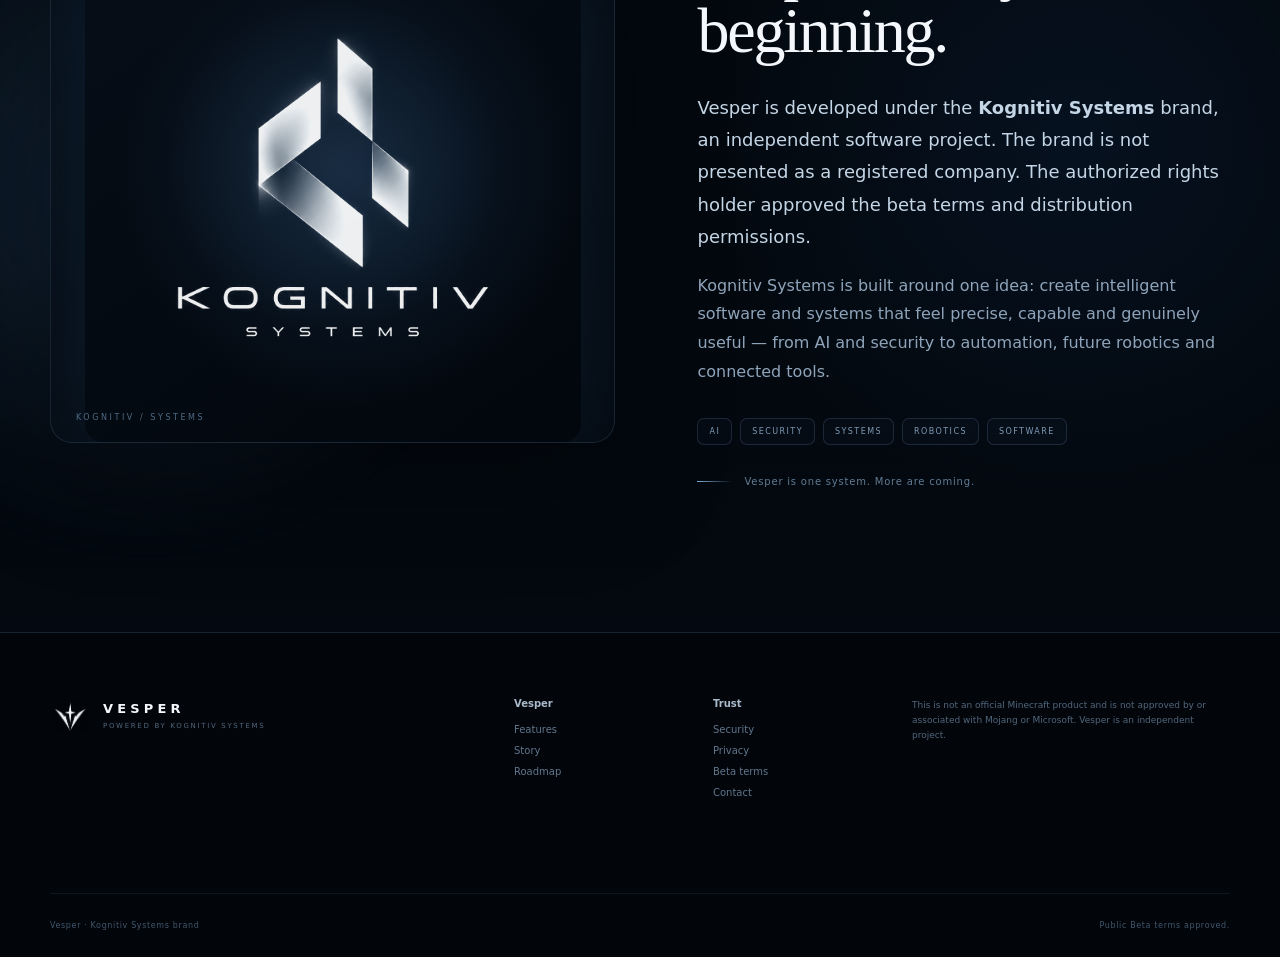
==== commit 28e90a8f: "Prepare Stable and manual Public Beta downloads" ====
--- a/index.html
+++ b/index.html
@@ -4,7 +4,7 @@
   <meta charset="UTF-8" />
   <meta name="viewport" content="width=device-width, initial-scale=1.0" />
   <meta name="theme-color" content="#050a12" />
-  <meta name="description" content="Vesper Launcher — a calm, secure Windows launcher for Minecraft Java Edition, built by Kognitiv Systems." />
+  <meta name="description" content="Vesper Launcher 0.5.0 with integrated Vesper Client 0.1.0 Public Beta for Minecraft Java Edition 26.1.2 and 26.3." />
   <title>Vesper Launcher — Built for the night</title>
   <link rel="preconnect" href="https://api.github.com" />
   <link rel="stylesheet" href="styles.css" />
@@ -31,7 +31,8 @@
         <a href="#story">Story</a>
         <a href="#security">Security</a>
         <a href="privacy.html">Privacy</a>
-        <a href="#studio">Company</a>
+        <a href="terms.html">Beta terms</a>
+        <a href="#studio">Project</a>
       </div>
       <a class="nav-download" href="#download">Download</a>
     </nav>
@@ -44,19 +45,19 @@
         <h1>Built for the night.<br /><em>Made to disappear.</em></h1>
         <p class="hero-lead">
           Vesper gets you into Minecraft without turning the launcher into the main event.
-          Clean instances, secure Microsoft login, automatic Java handling, and a dark interface that stays out of your way.
+          Launcher 0.5.0 brings optional Vesper Client 0.1.0 Public Beta for Minecraft 26.1.2 and 26.3, alongside Microsoft login, managed Java, instances, mods and skins.
         </p>
         <div class="hero-actions">
-          <a class="button button-primary" data-download aria-disabled="true">
-            <span data-download-label>Public release coming soon</span>
+          <a class="button button-primary" data-download="stable" aria-disabled="true">
+            <span data-download-label="stable">Vesper Launcher 0.4.0 — Stable</span>
             <svg viewBox="0 0 24 24" aria-hidden="true"><path d="M12 3v11m0 0 4-4m-4 4-4-4M5 19h14" /></svg>
           </a>
-          <a class="button button-ghost" href="#story">Explore Vesper</a>
+          <a class="button button-ghost" href="#download-beta">0.5.0 Public Beta · Manual Download</a>
         </div>
         <div class="release-line">
           <span class="status-dot"></span>
-          <strong data-version>Preview</strong>
-          <span data-release-status>Release candidate in final testing</span>
+          <strong>Stable 0.4.0 · Public Beta 0.5.0</strong>
+          <span data-release-status="stable">Checking Stable download</span>
         </div>
       </div>
 
@@ -137,8 +138,8 @@
           <div class="feature-number">04</div>
           <div>
             <p class="feature-label">UPDATES</p>
-            <h3>Signed updates. No blind trust.</h3>
-            <p>Vesper's updater verifies cryptographic signatures before installing an update. A tampered package is rejected before it can replace the application.</p>
+            <h3>Verified packages. Separate channels.</h3>
+            <p>Vesper's updater verifies package signatures. Stable 0.4.0 keeps its existing update channel. Public Beta 0.5.0 is a separate manual download; automatic beta updates are not currently promised.</p>
           </div>
           <div class="update-visual" aria-hidden="true">
             <div class="update-ring"><span>V</span></div>
@@ -156,7 +157,7 @@
       <div class="story-copy" data-reveal>
         <p class="section-index">02 / ORIGIN</p>
         <h2>It started with one launcher that didn't exist yet.</h2>
-        <p class="story-lead">Vesper began in 2026 as a personal project by Dion: build the Minecraft launcher he actually wanted to use, then keep pushing until it felt like a real product.</p>
+        <p class="story-lead">Vesper began in 2026 as an independent project: build a focused Minecraft launcher, then keep refining the experience.</p>
         <p>The name <strong>Vesper</strong> comes from evening — the point where daylight gives way to the night. That became the visual language too: winter skies, cold light, quiet interfaces, and a launcher that feels calm instead of crowded.</p>
         <div class="timeline">
           <div><time>01</time><span><b>Prototype</b><small>A winter-themed launcher concept becomes a working Tauri desktop app.</small></span></div>
@@ -198,12 +199,18 @@
       <div class="section-intro" data-reveal>
         <p class="section-index">04 / NEXT</p>
         <h2>The launcher is the foundation.</h2>
-        <p>Vesper is being built in layers. Features only move out of development when they are ready to become part of normal play.</p>
+        <p>Launcher 0.5.0 integrates Client 0.1.0 as an optional Public Beta. Beta support is limited to Minecraft 26.1.2 and 26.3; server rules and third-party compatibility still apply.</p>
       </div>
       <div class="roadmap-grid">
         <article data-reveal><span class="phase live">NOW</span><h3>Launcher core</h3><p>Authentication, version management, isolated data, Java automation, migration and updater.</p></article>
-        <article data-reveal><span class="phase">NEXT</span><h3>Fabric & mods</h3><p>Loader-aware instances, dependency validation and real mod management.</p></article>
-        <article data-reveal><span class="phase">LATER</span><h3>Vesper Client</h3><p>Performance, HUD tools and a native in-game Vesper experience.</p></article>
+        <article data-reveal><span class="phase live">LAUNCHER 0.5.0</span><h3>Fabric, mods & skins</h3><p>Loader-aware instances, dependency and compatibility checks, Modrinth mod management and skin previews.</p></article>
+        <article data-reveal><span class="phase">PUBLIC BETA</span><h3>Vesper Client 0.1.0</h3><p>Includes Vesper Client 0.1.0 Public Beta: 40 local modules, Studio layouts and presets, world-space Waypoints and Vanilla HUD effects for Minecraft 26.1.2 and 26.3.</p></article>
+      </div>
+      <div class="section-intro" data-reveal>
+        <h3>Beta acceptance remains open.</h3>
+        <p>Final human acceptance is pending for physical Right Shift, the complete HUD Studio and preset workflow, world-space Waypoints, material-colored Vanilla Armor and Vanilla Hunger Preview. Graphical gameplay acceptance remains open. Full mod/shader compatibility and performance improvements are not guaranteed.</p>
+        <p>Opt in per compatible instance. Disabled instances stay disabled. Client payloads are included with the manually installed Launcher and applied before an opted-in instance launches. Automatic beta updates are not currently promised. Back up important worlds and settings.</p>
+        <p>The final automatic 0.4.0 to 0.5.0 installation, relaunch and data-retention path remains untested. This manual prerelease does not claim that acceptance. Stable users are not automatically moved to the beta.</p>
       </div>
     </section>
 
@@ -212,13 +219,29 @@
       <div class="shell download-inner" data-reveal>
         <img src="assets/vesper-mark.png" alt="" />
         <p class="section-index">WINDOWS x64</p>
-        <h2>Ready when Vesper is.</h2>
-        <p>The website automatically links to the latest public Windows release when one is available.</p>
-        <a class="button button-primary button-big" data-download aria-disabled="true">
-          <span data-download-label>Public release coming soon</span>
-          <svg viewBox="0 0 24 24" aria-hidden="true"><path d="M12 3v11m0 0 4-4m-4 4-4-4M5 19h14" /></svg>
-        </a>
-        <div class="download-meta"><span data-version>Preview</span><i></i><span>Windows 10/11 x64</span><i></i><span>Independent project</span></div>
+        <h2>Choose your Vesper download.</h2>
+        <p>Stable stays on 0.4.0. The optional Client is included with the separately installed 0.5.0 Public Beta.</p>
+        <div class="download-options">
+          <article class="download-card" aria-label="Stable download">
+            <p class="channel-label">STABLE</p>
+            <h3>Vesper Launcher 0.4.0 — Stable</h3>
+            <p>The latest stable Launcher. Existing installations keep their current automatic update channel.</p>
+            <a class="button button-primary" data-download="stable" aria-disabled="true"><span data-download-label="stable">Vesper Launcher 0.4.0 — Stable</span></a>
+            <p class="channel-status" data-release-status="stable" role="status">Checking Stable download</p>
+            <p><a data-release-notes="stable" aria-disabled="true">Stable release notes</a> · <a data-checksums="stable" aria-disabled="true">Stable checksums</a></p>
+          </article>
+          <article id="download-beta" class="download-card beta-card" aria-label="Public Beta manual download">
+            <p class="channel-label">PUBLIC BETA · MANUAL DOWNLOAD</p>
+            <h3>Vesper Launcher 0.5.0 — Public Beta</h3>
+            <p>Integrated optional Vesper Client 0.1.0 for Minecraft 26.1.2 and 26.3. Back up important data before trying the beta.</p>
+            <a class="button button-ghost" data-download="beta" aria-disabled="true"><span data-download-label="beta">Vesper Launcher 0.5.0 — Public Beta (Manual Download)</span></a>
+            <p class="channel-status" data-release-status="beta" role="status">Checking Public Beta download…</p>
+            <p><a data-release-notes="beta" aria-disabled="true">Beta release notes</a> · <a data-checksums="beta" aria-disabled="true">Beta checksums</a> · <a href="terms.html">Beta terms</a></p>
+            <p class="beta-limit">Automatic beta updates are not currently promised. Graphical gameplay and some human acceptances remain open. Full mod/shader compatibility is not guaranteed.</p>
+          </article>
+        </div>
+        <div class="download-meta"><span>Windows 10/11 x64</span><i></i><span>Independent project</span></div>
+        <p>Tauri updater signatures authenticate update files; they are separate from Windows publisher certificates. The previous Defender Bearfoos detection remains unresolved and is not a proven false positive. Do not disable protection or bypass a malware block.</p>
       </div>
     </section>
 
@@ -233,7 +256,7 @@
         <div class="studio-copy" data-reveal>
           <p class="section-index">05 / KOGNITIV SYSTEMS</p>
           <h2>Vesper is only the beginning.</h2>
-          <p class="studio-lead">Vesper is built by <strong>Kognitiv Systems</strong>, an independent technology company founded by Dion in Switzerland.</p>
+          <p class="studio-lead">Vesper is developed under the <strong>Kognitiv Systems</strong> brand, an independent software project. The brand is not presented as a registered company. The authorized rights holder approved the beta terms and distribution permissions.</p>
           <p>Kognitiv Systems is built around one idea: create intelligent software and systems that feel precise, capable and genuinely useful — from AI and security to automation, future robotics and connected tools.</p>
           <div class="studio-tags" aria-label="Kognitiv Systems focus areas">
             <span>AI</span><span>SECURITY</span><span>SYSTEMS</span><span>ROBOTICS</span><span>SOFTWARE</span>
@@ -251,10 +274,10 @@
         <div><strong>VESPER</strong><span>POWERED BY KOGNITIV SYSTEMS</span></div>
       </div>
       <div class="footer-col"><b>Vesper</b><a href="#features">Features</a><a href="#story">Story</a><a href="#roadmap">Roadmap</a></div>
-      <div class="footer-col"><b>Trust</b><a href="#security">Security</a><a href="privacy.html">Privacy</a><a href="mailto:baftiajdion@gmail.com">Contact</a></div>
-      <div class="footer-note">Vesper is an independent project and is not affiliated with, endorsed by, or sponsored by Mojang Studios or Microsoft.</div>
+      <div class="footer-col"><b>Trust</b><a href="#security">Security</a><a href="privacy.html">Privacy</a><a href="terms.html">Beta terms</a><a href="mailto:kognitivsystems@proton.me">Contact</a></div>
+      <div class="footer-note">This is not an official Minecraft product and is not approved by or associated with Mojang or Microsoft. Vesper is an independent project.</div>
     </div>
-    <div class="shell footer-bottom"><span>© 2026 Kognitiv Systems</span><span>Built in Switzerland.</span></div>
+    <div class="shell footer-bottom"><span>Vesper · Kognitiv Systems brand</span><span>Public Beta terms approved.</span></div>
   </footer>
 </body>
 </html>
--- a/styles.css
+++ b/styles.css
@@ -311,7 +311,7 @@
   background:radial-gradient(circle at 52% 48%,rgba(62,128,198,.18),transparent 35%);
 }
 .studio-frame::after {
-  content:"AXON / STUDIO";
+  content:"KOGNITIV / SYSTEMS";
   position:absolute;
   left:25px;
   bottom:20px;
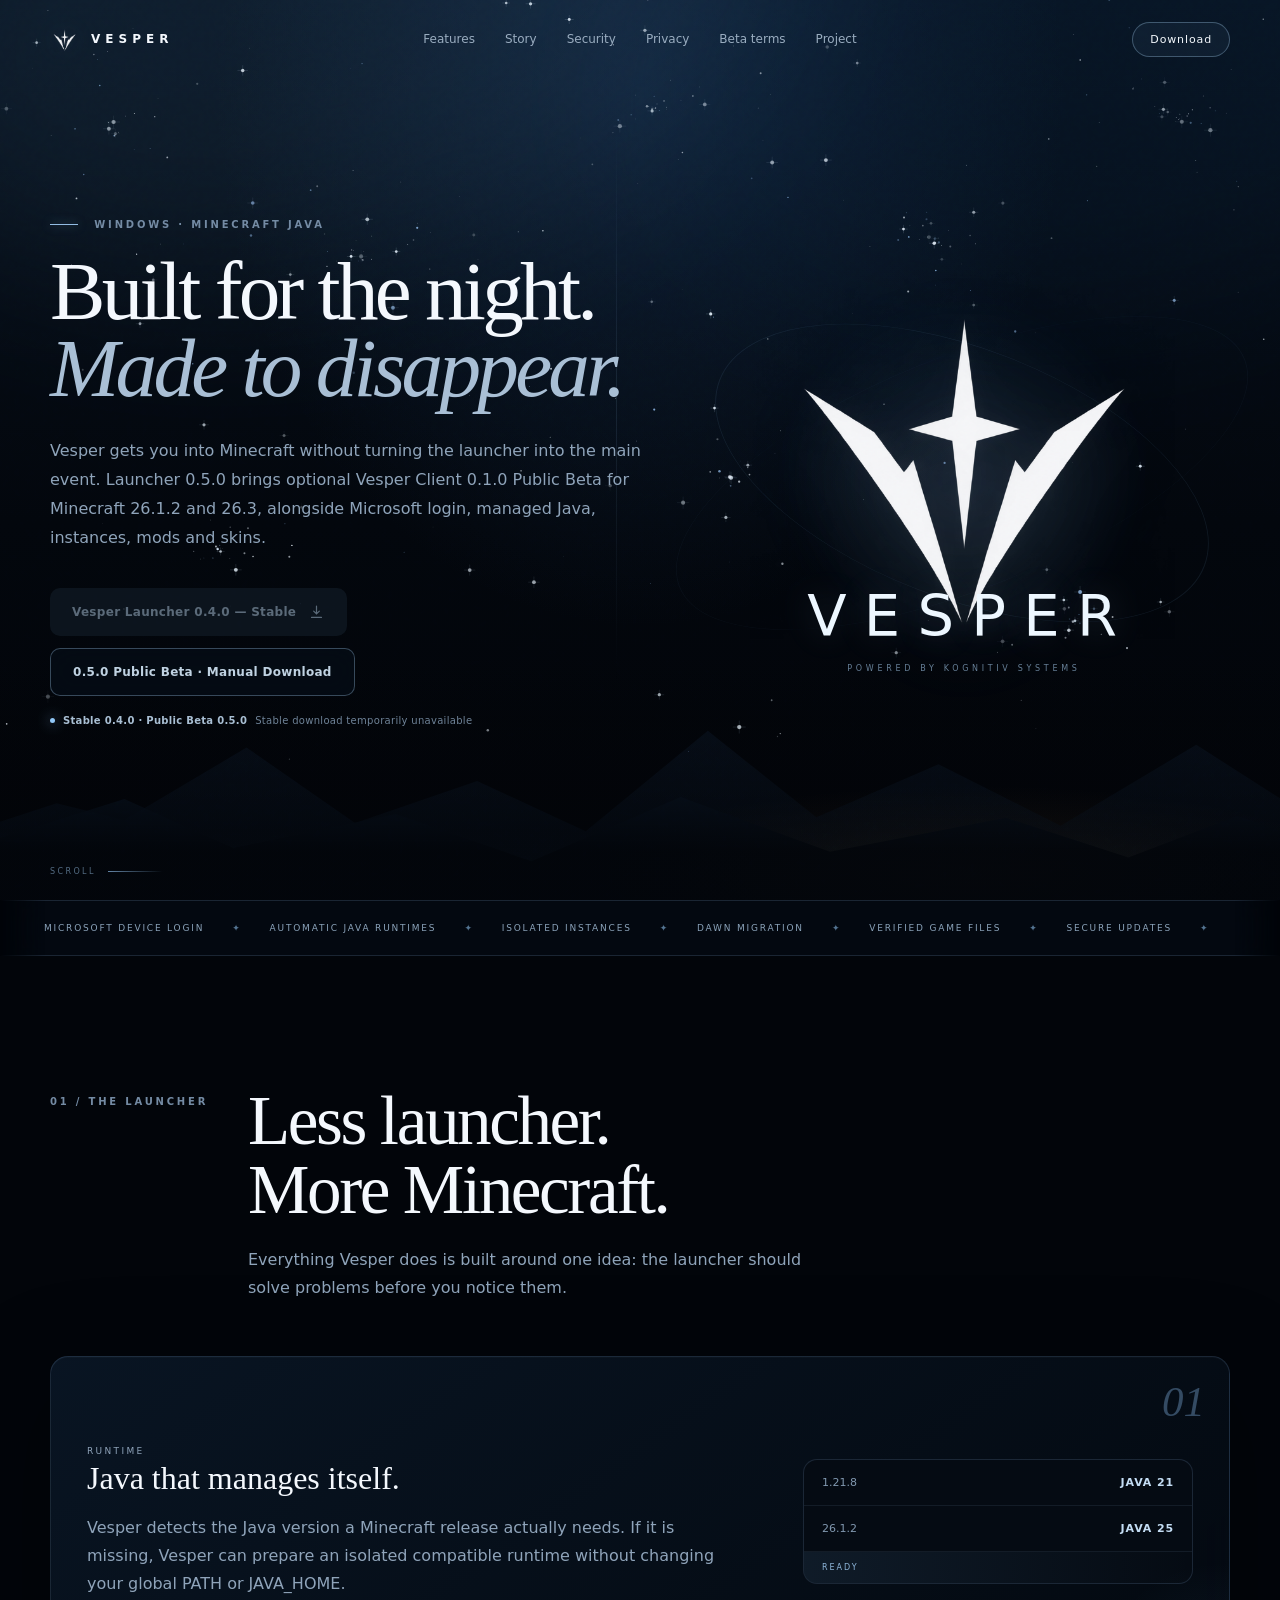
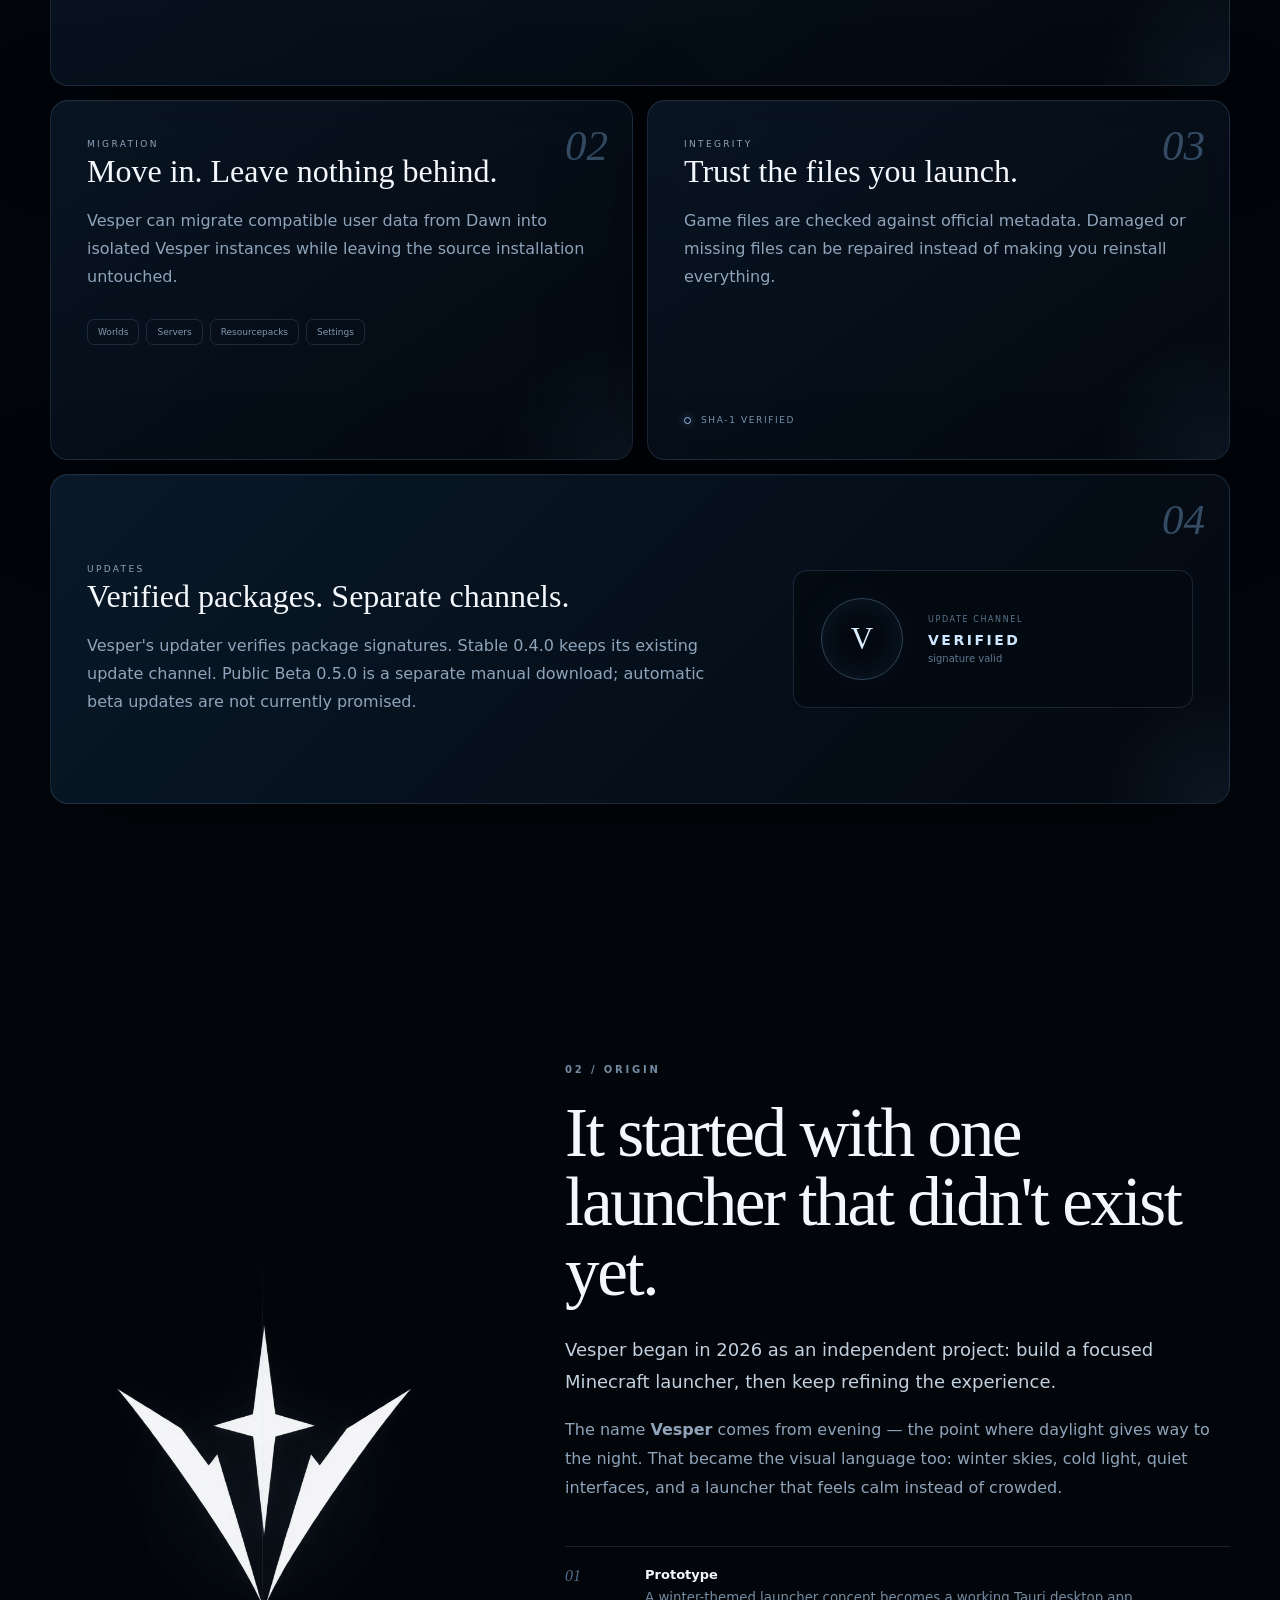
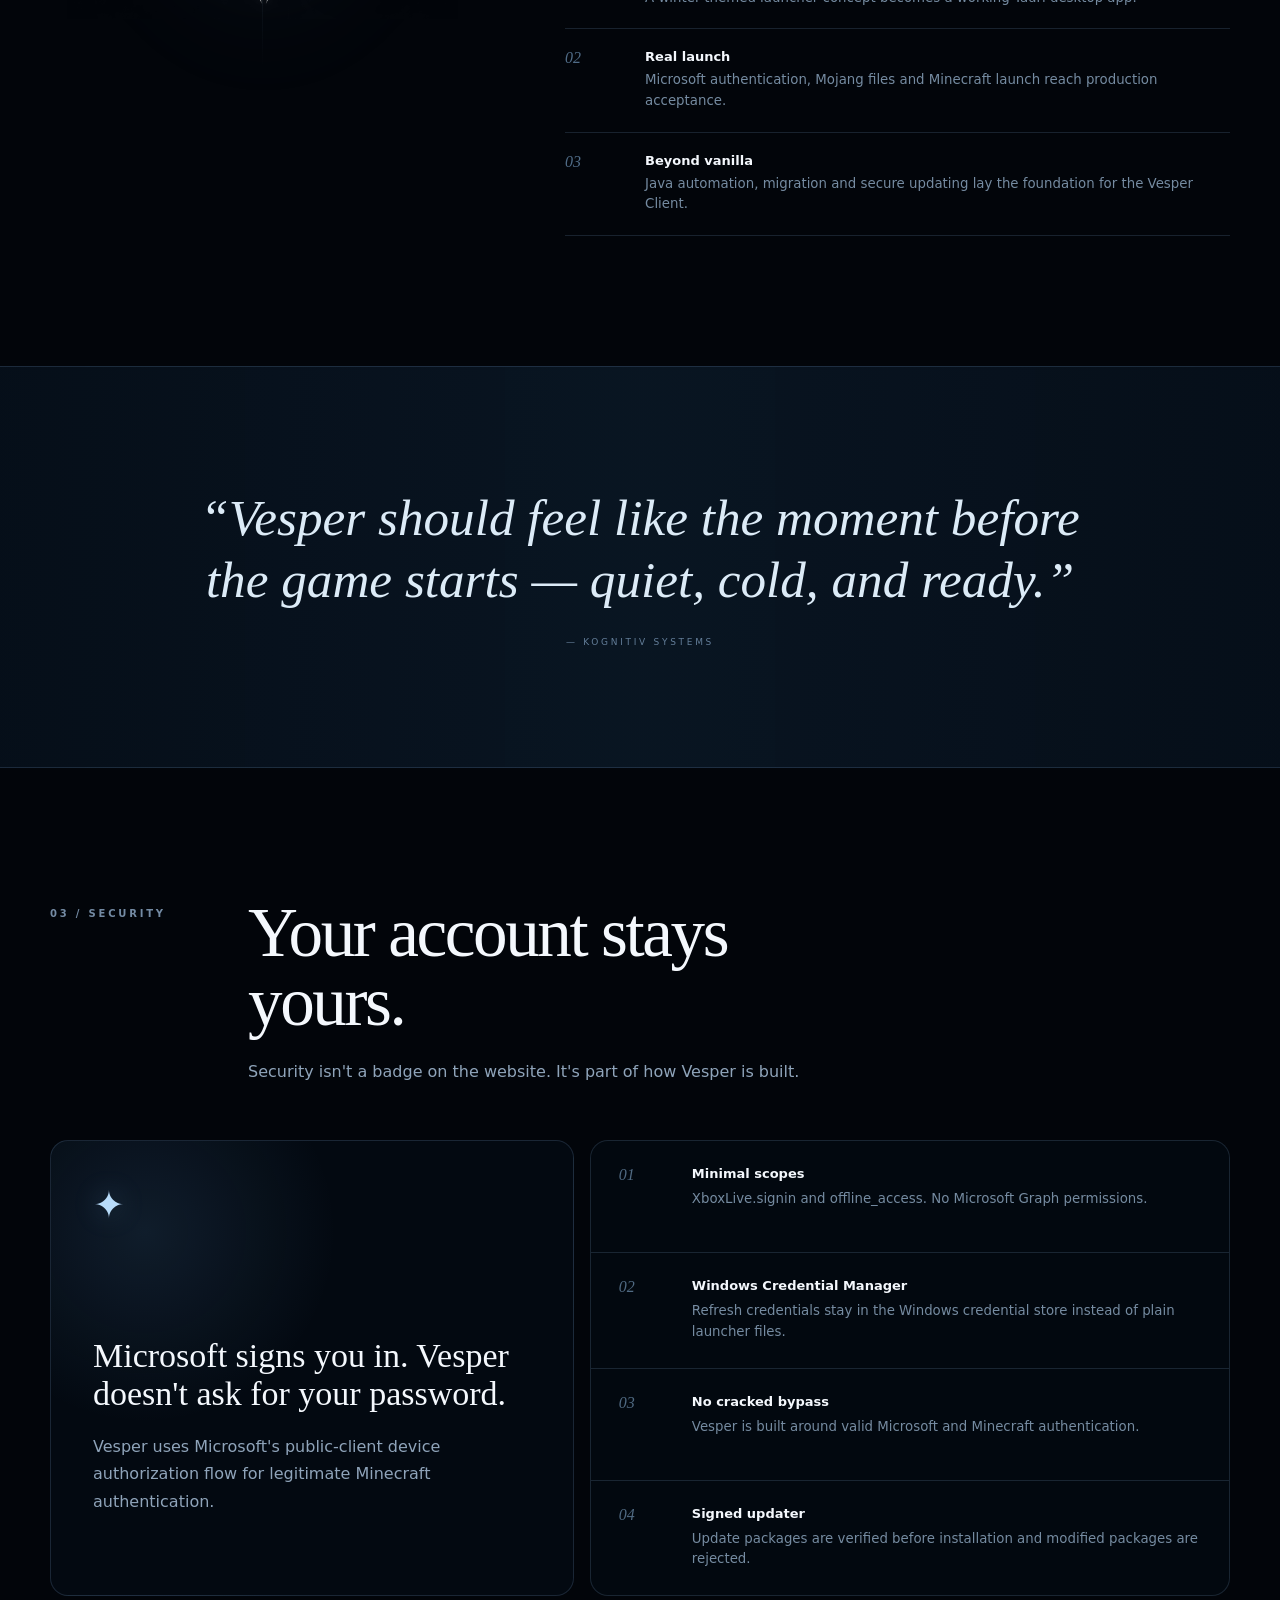
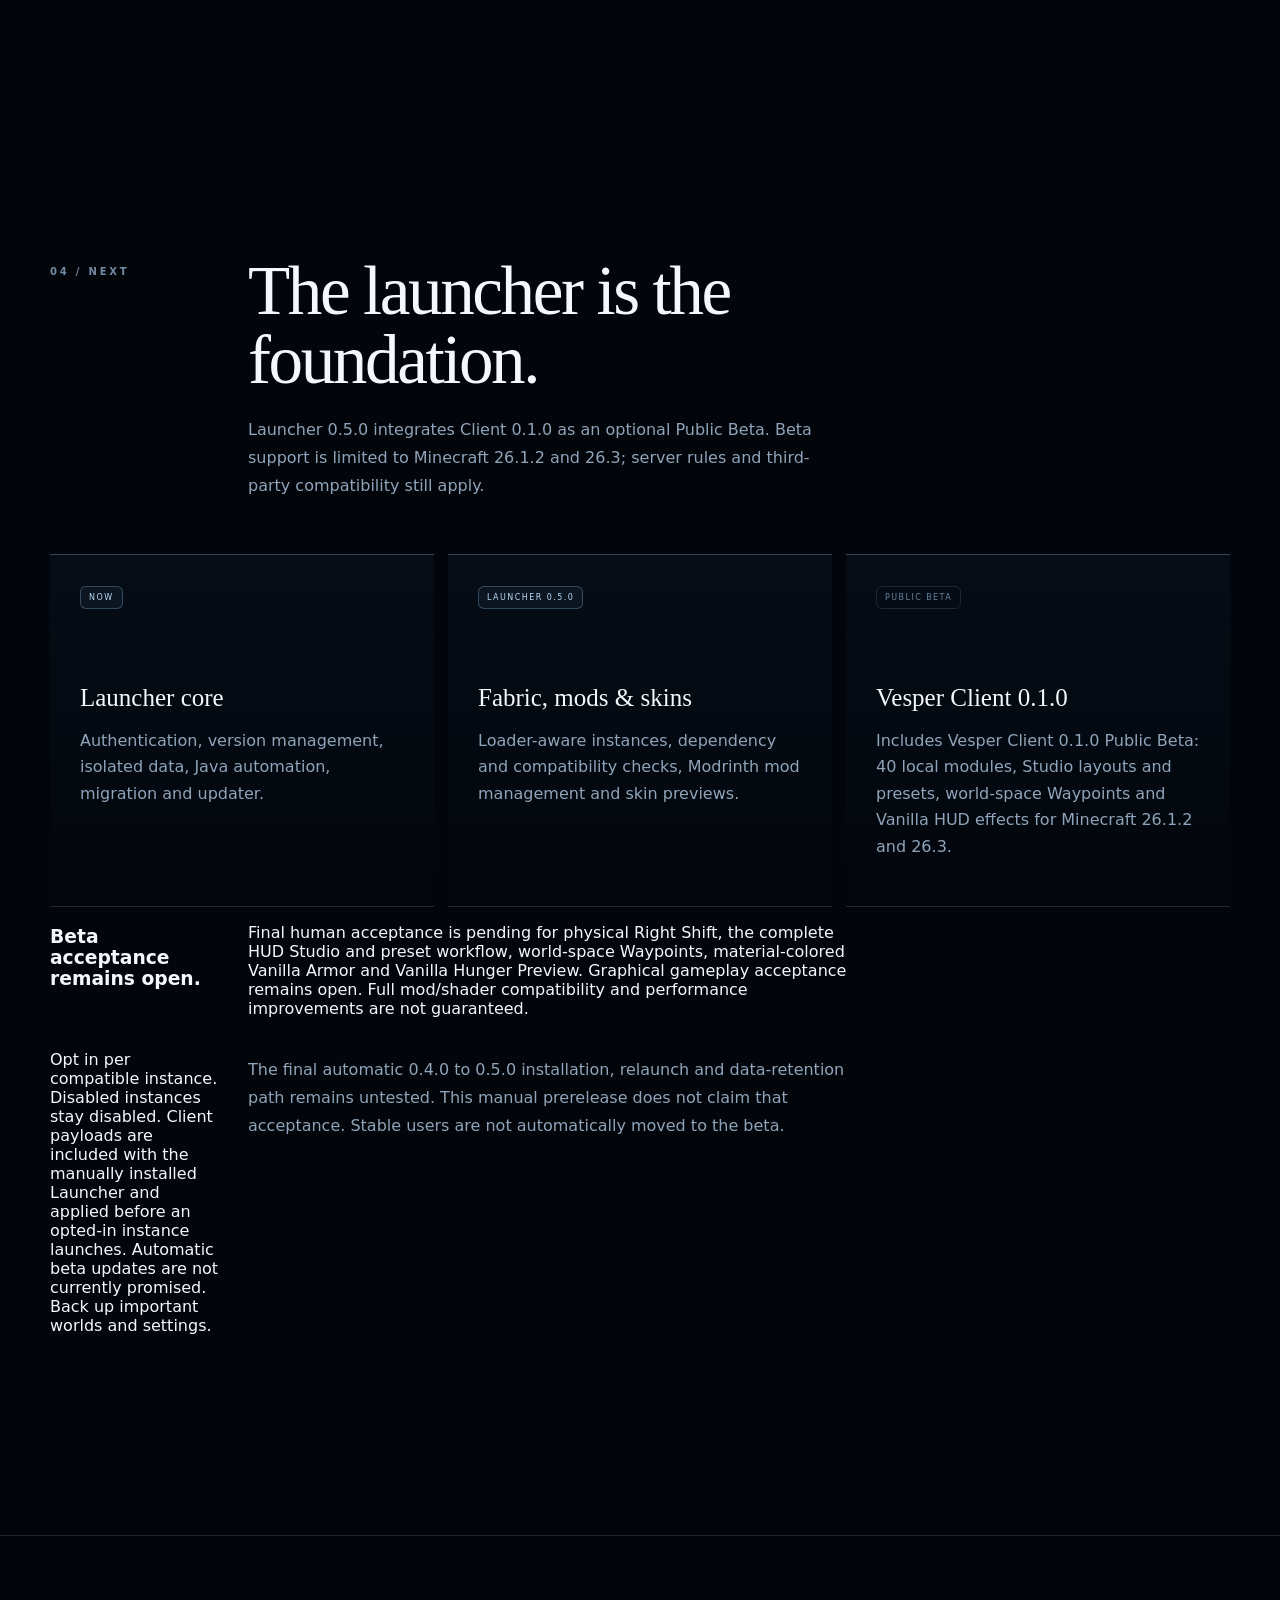
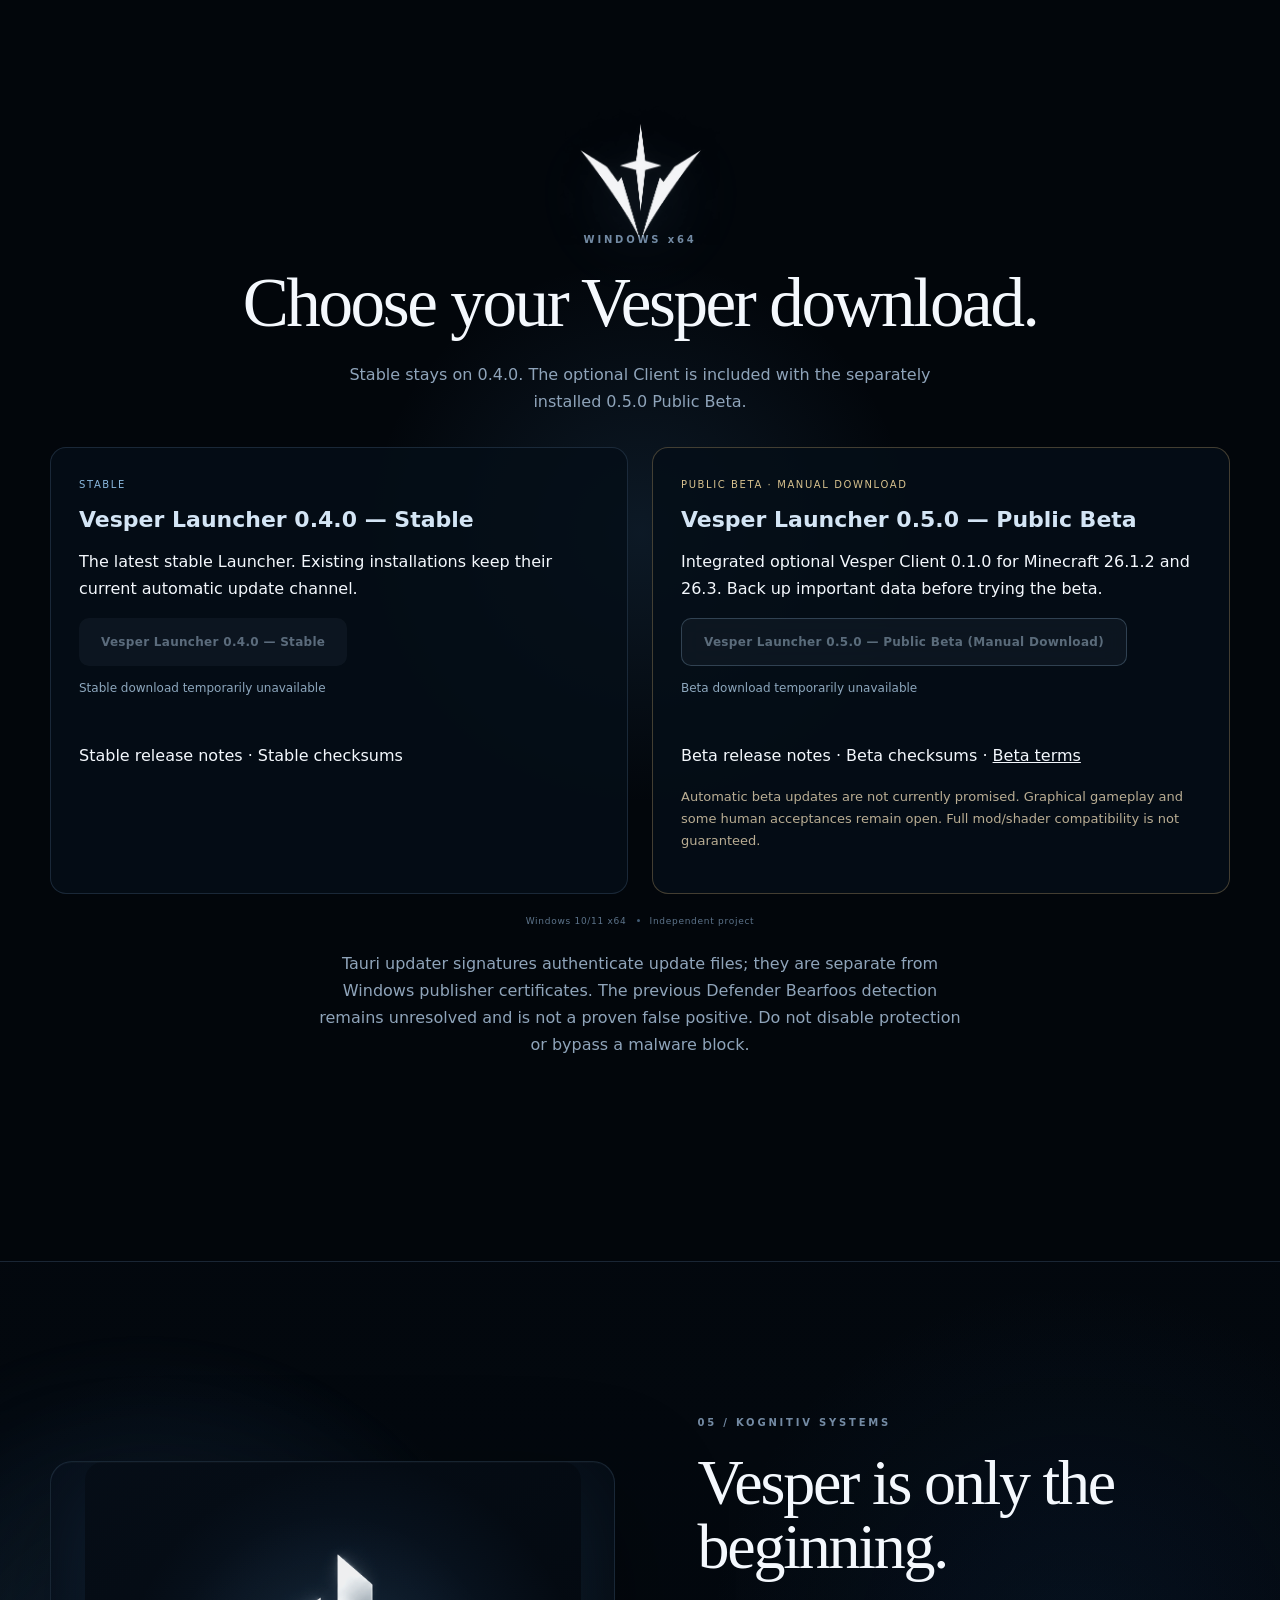
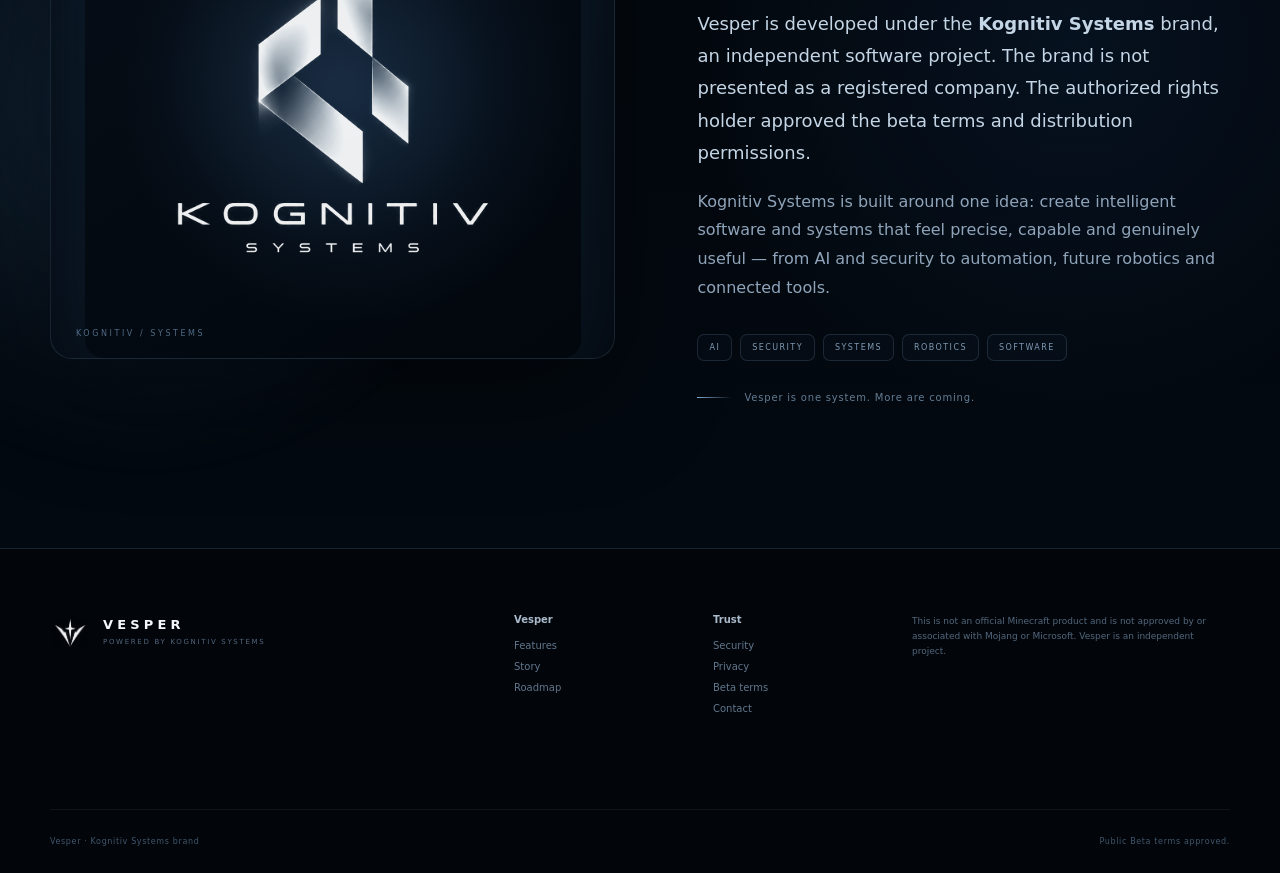
==== commit 8fec3c9e: "Refresh cached website assets for separate Stable and Beta downloads" ====
--- a/index.html
+++ b/index.html
@@ -7,8 +7,8 @@
   <meta name="description" content="Vesper Launcher 0.5.0 with integrated Vesper Client 0.1.0 Public Beta for Minecraft Java Edition 26.1.2 and 26.3." />
   <title>Vesper Launcher — Built for the night</title>
   <link rel="preconnect" href="https://api.github.com" />
-  <link rel="stylesheet" href="styles.css" />
-  <script defer src="script.js"></script>
+  <link rel="stylesheet" href="styles.css?v=0.5.0" />
+  <script defer src="script.js?v=0.5.0"></script>
 </head>
 <body>
   <canvas id="starfield" aria-hidden="true"></canvas>
--- a/styles.css
+++ b/styles.css
@@ -351,5 +351,17 @@
 }
 
 /* Kognitiv Systems parent-brand refinement */
+.download-options { display:grid; grid-template-columns:repeat(2,minmax(0,1fr)); gap:24px; width:100%; margin-top:32px; text-align:left; }
+.download-card { min-width:0; padding:28px; border:1px solid var(--line); border-radius:16px; background:rgba(5,14,24,.86); }
+.download-card h3 { margin:14px 0; font-size:22px; color:#d4e5f5; }
+.download-card p { line-height:1.7; }
+.download-card .button { max-width:100%; white-space:normal; text-align:center; }
+.channel-label { margin:0; color:#8bb9df; font-size:10px; letter-spacing:.16em; }
+.channel-status { min-height:48px; font-size:12px; color:#8da7bd; }
+.beta-card { border-color:rgba(198,168,111,.32); scroll-margin-top:100px; }
+.beta-card .channel-label { color:#d7c18e; }
+.beta-limit { font-size:13px; color:#b9ad93; }
+@media (max-width:760px) { .download-options { grid-template-columns:1fr; } .download-card { padding:22px; } }
 .studio-frame img { max-width:min(88%, 560px); max-height:520px; object-fit:contain; }
 .studio-frame { background:radial-gradient(circle at 50% 44%,rgba(141,188,235,.09),transparent 42%),linear-gradient(145deg,rgba(6,14,24,.96),rgba(2,7,13,.98)); }
+  
